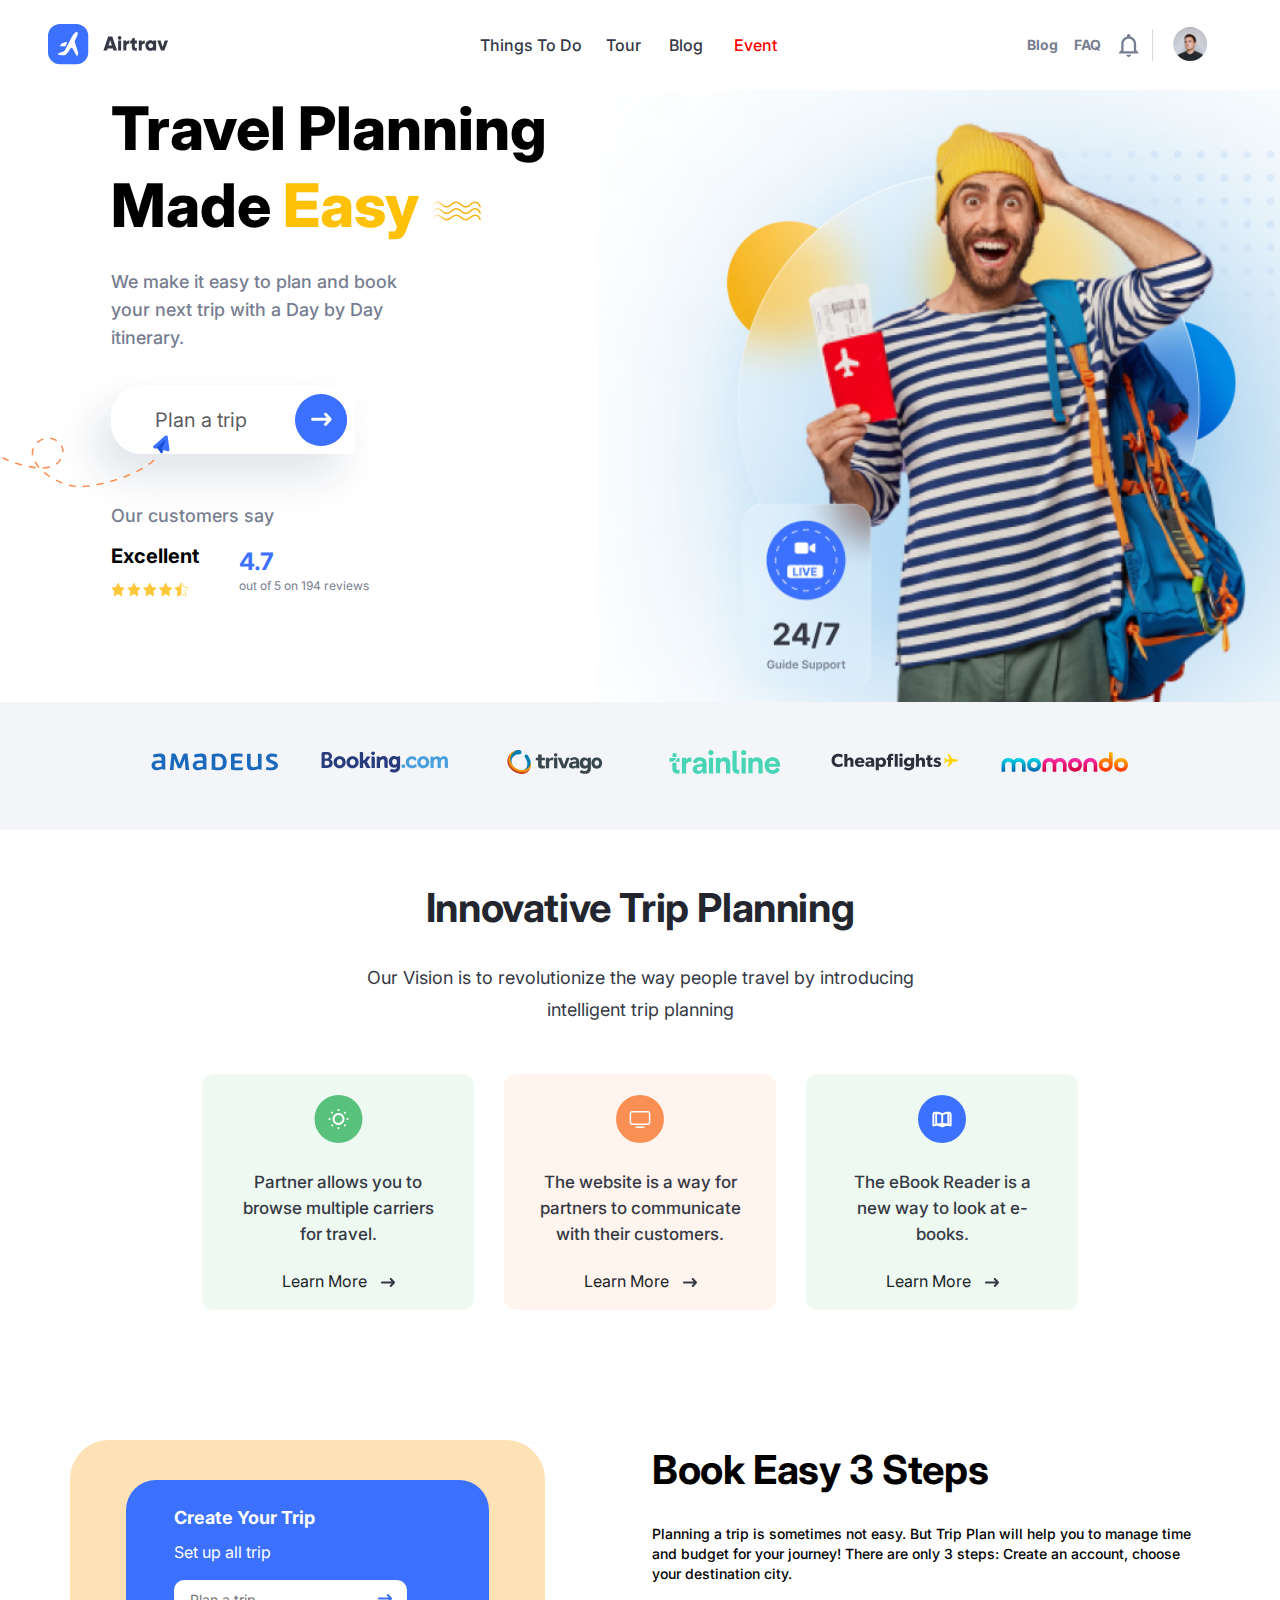
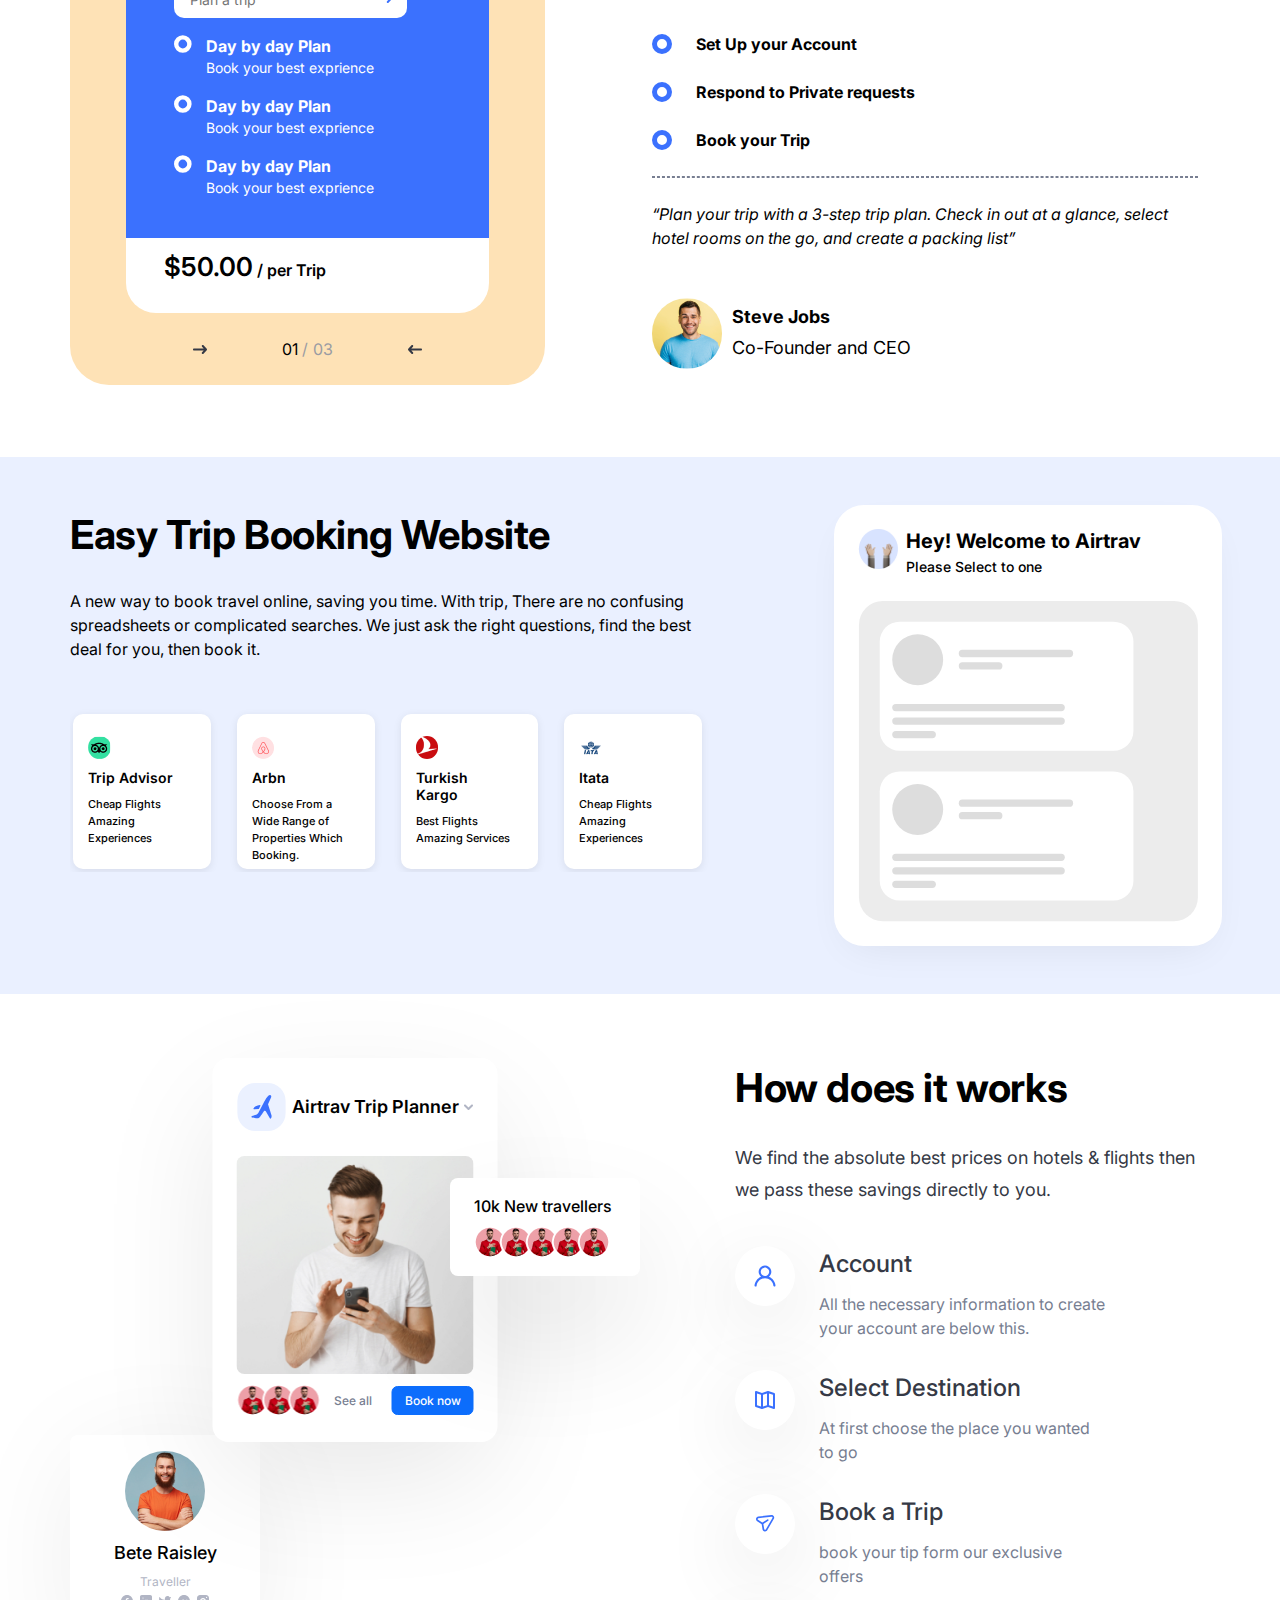
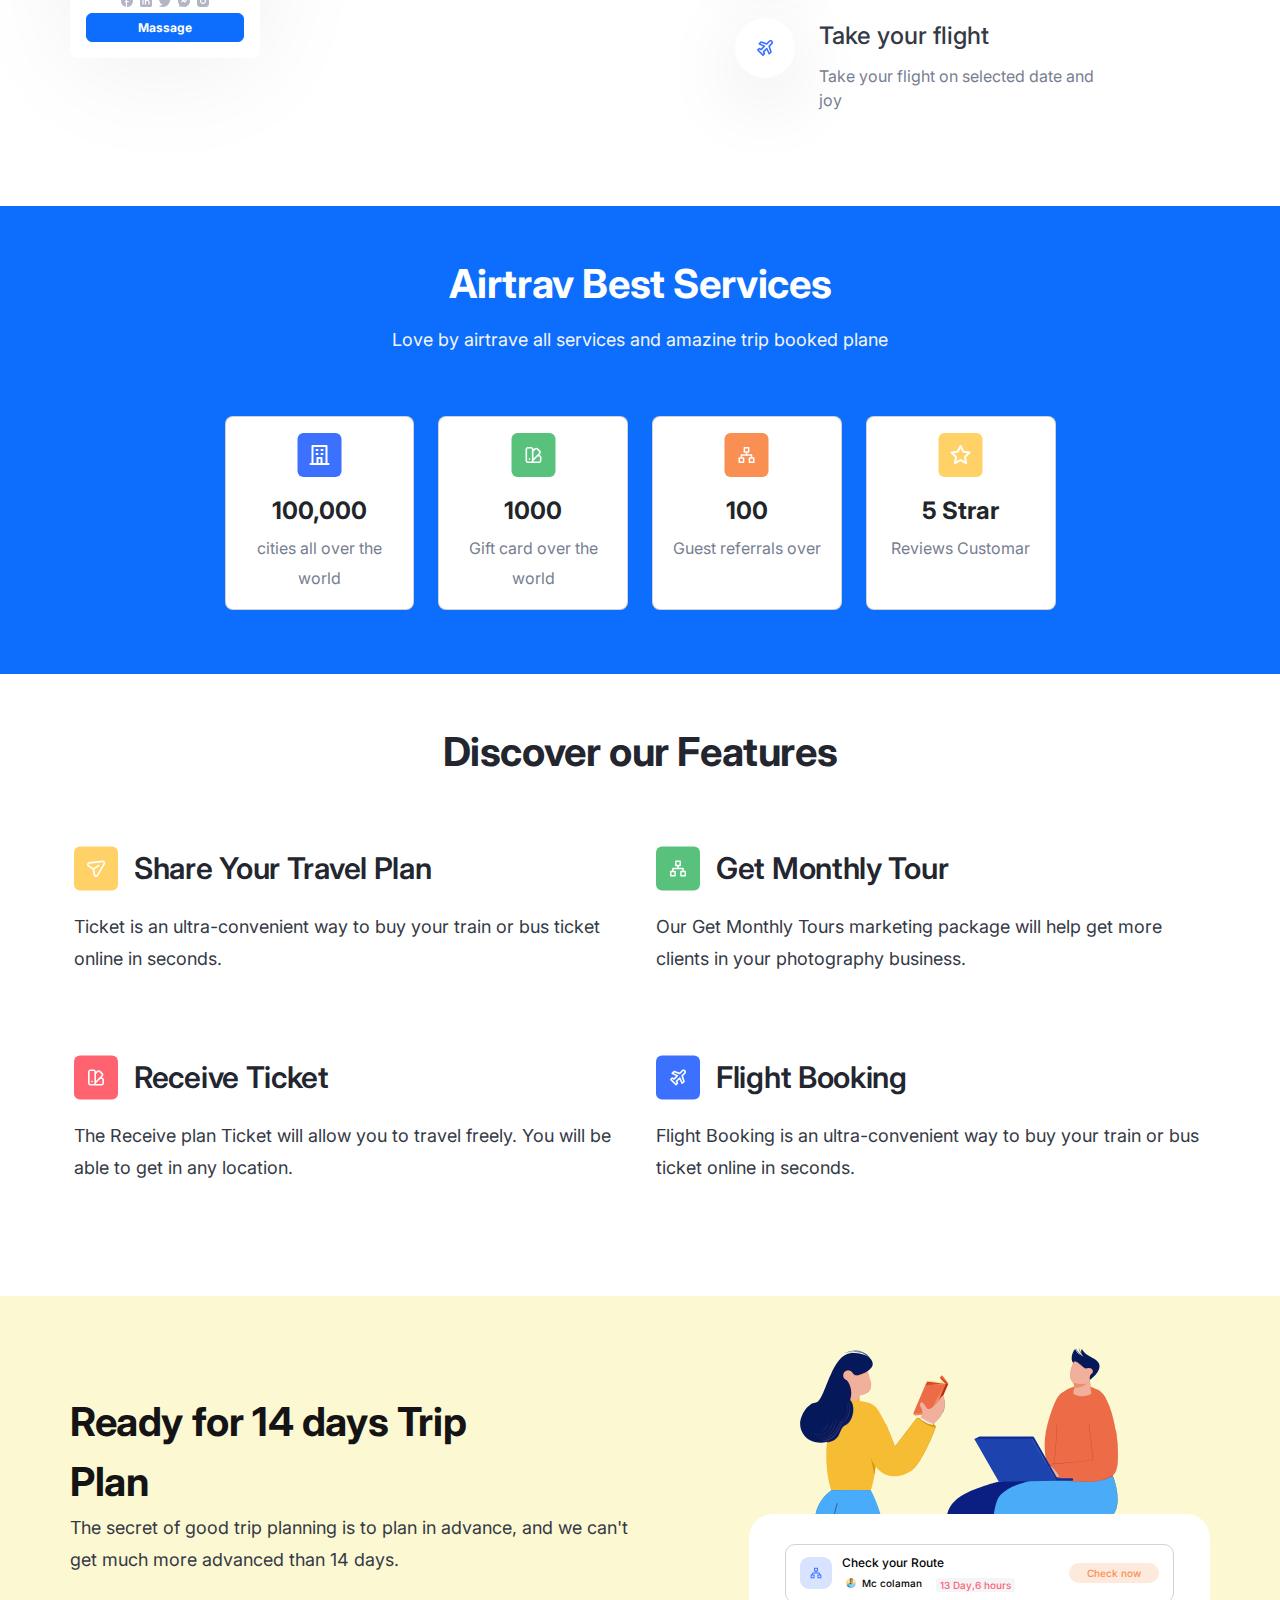
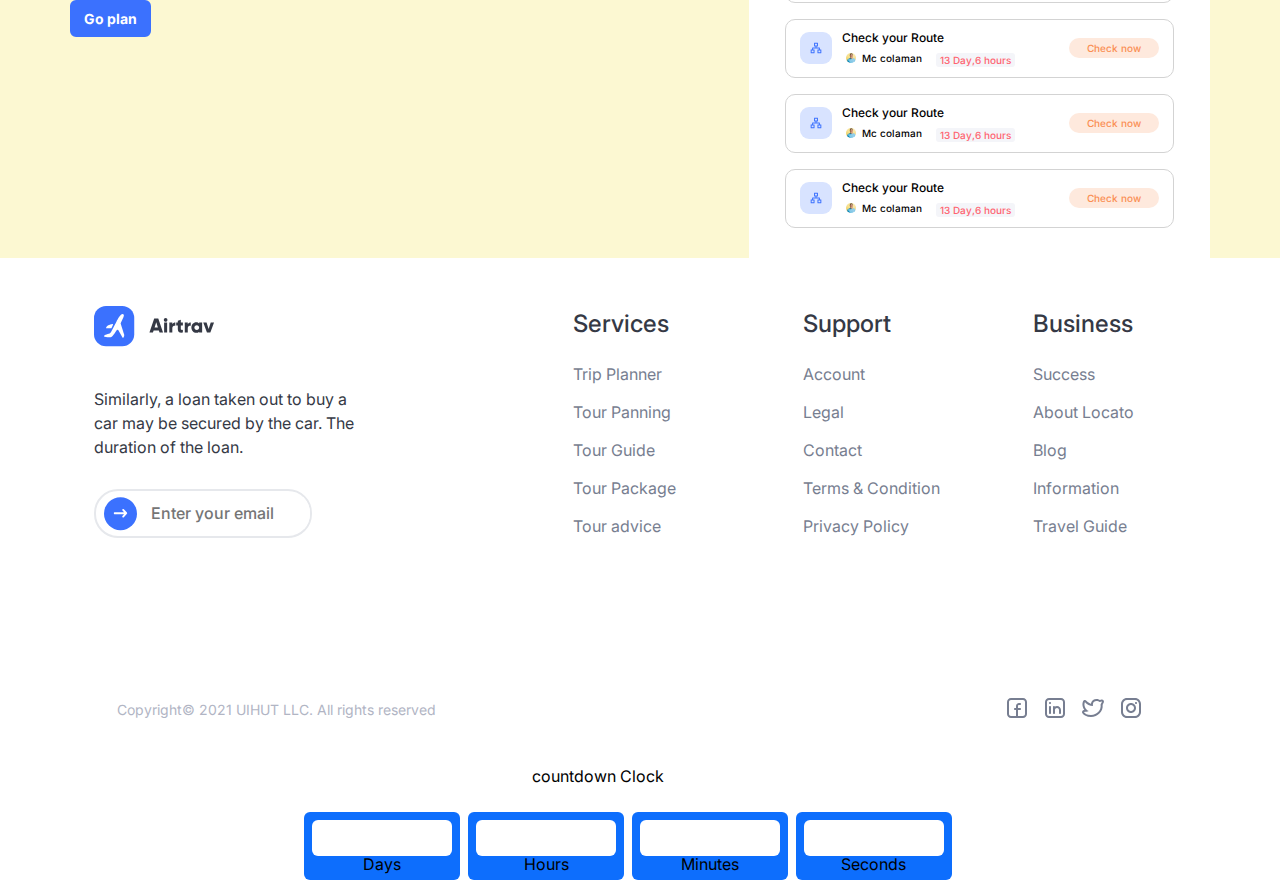
==== index.html @ 173cb059 "init project" ====
<!DOCTYPE html>
<html lang="en">

<head>
    <meta charset="UTF-8">
    <meta http-equiv="X-UA-Compatible" content="IE=edge">
    <!-- Latest compiled and minified CSS -->
    <link href="https://cdn.jsdelivr.net/npm/bootstrap@5.3.0/dist/css/bootstrap.min.css" rel="stylesheet">

    <!-- Latest compiled JavaScript -->
    <script src="https://cdn.jsdelivr.net/npm/bootstrap@5.3.0/dist/js/bootstrap.bundle.min.js"></script>
    <meta name="keywords" content="hoa tươi, mua hoa">
    <meta name="viewport" content="width=device-width, initial-scale=1.0">
    <link rel="preconnect" href="https://fonts.googleapis.com">
    <link rel="preconnect" href="https://fonts.gstatic.com" crossorigin>
    <link rel="icon" type="image/x-icon" href="assets/images/logo.png">
    <link href="https://fonts.googleapis.com/css2?family=Roboto:wght@300&display=swap" rel="stylesheet">
    <link rel="stylesheet" href="https://cdnjs.cloudflare.com/ajax/libs/font-awesome/6.1.2/css/all.min.css"
        integrity="sha512-1sCRPdkRXhBV2PBLUdRb4tMg1w2YPf37qatUFeS7zlBy7jJI8Lf4VHwWfZZfpXtYSLy85pkm9GaYVYMfw5BC1A=="
        crossorigin="anonymous" referrerpolicy="no-referrer" />
    <link rel="stylesheet" href="./assets/css/reset.css" />
    <link rel="stylesheet" href="./assets/css/style.css" />
    <style>
        @import url('https://fonts.googleapis.com/css2?family=Inter:wght@900&display=swap');
    </style>
    <style>
        @import url('https://fonts.googleapis.com/css2?family=Inter:wght@800;900&display=swap');
    </style>
    <style>
        @import url('https://fonts.googleapis.com/css2?family=Inter:wght@700;800;900&display=swap');
    </style>
    <style>
        @import url('https://fonts.googleapis.com/css2?family=Inter:wght@600;700;800;900&display=swap');
    </style>
    <style>
        @import url('https://fonts.googleapis.com/css2?family=Inter:wght@500;600;700;800;900&display=swap');
    </style>
    <style>
        @import url('https://fonts.googleapis.com/css2?family=Inter:wght@400;500;600;700;800;900&display=swap');
    </style>
    <style>
        @import url('https://fonts.googleapis.com/css2?family=Inter:wght@100;200;300&display=swap');
    </style>

    <title>Airtrav</title>
</head>

<body>
    <header class="menu container-fluid p-0">
        <div class="mycontainer-one px-5 py-4">
            <div class="row p-0 m-0">
                <div class="logo col-lg-4 col-sm-6 col-3 p-0">
                    <svg xmlns="http://www.w3.org/2000/svg" width="121" height="41" viewBox="0 0 121 41" fill="none">
                        <rect width="40.2376" height="40.1692" rx="12" fill="#3B71FE" />
                        <path
                            d="M12.5128 22.3138L17.4284 22.1693L19.021 18.7185C19.1915 18.3492 18.8738 17.9456 18.4768 18.0342C17.1586 18.3282 15.3033 18.8151 14.2617 19.3359C13.2616 19.836 12.5115 20.8675 12.0818 21.6566C11.911 21.9703 12.1558 22.3243 12.5128 22.3138Z"
                            fill="white" />
                        <path
                            d="M28.619 31.628L24.4042 24.2522C24.0338 23.604 23.1092 23.5743 22.6953 24.1956C21.4016 26.1376 19.6037 28.7833 18.7615 29.8359C17.6949 31.1693 16.5393 31.3915 16.0949 31.3359C14.8727 31.2804 12.0949 31.0693 10.7616 30.6693C9.42823 30.2693 10.1217 29.4507 10.7616 29.1693C11.5254 28.8333 13.4282 28.2359 14.7616 27.8359C16.0949 27.436 17.0949 25.8915 17.4282 25.1693L22.4282 15.6692C23.706 13.0581 26.7282 7.86919 28.5949 8.00252C30.4616 8.13585 29.9282 10.1692 29.4282 11.1692L26.7571 16.9828C26.6528 17.2099 26.6367 17.466 26.713 17.704C27.6984 20.7776 29.5828 26.6717 30.0949 28.3359C30.5188 29.7134 29.918 30.9716 29.3468 31.709C29.1509 31.9619 28.7777 31.9057 28.619 31.628Z"
                            fill="white" />
                        <path
                            d="M65.5336 26.5845H69.0336L64.2736 12.5845H60.1936L55.4336 26.5845H58.9336L59.6336 24.3845H64.8336L65.5336 26.5845ZM60.5936 21.3845L62.2336 16.2445L63.8736 21.3845H60.5936ZM71.6273 15.7045C72.6073 15.7045 73.4273 14.8845 73.4273 13.9045C73.4273 12.9245 72.6073 12.1045 71.6273 12.1045C70.6473 12.1045 69.8273 12.9245 69.8273 13.9045C69.8273 14.8845 70.6473 15.7045 71.6273 15.7045ZM70.1273 26.5845H73.1273V16.5845H70.1273V26.5845ZM78.3227 18.3645V16.5845H75.3227V26.5845H78.3227V22.0645C78.3227 20.0845 80.0827 19.5845 81.3227 19.7845V16.3845C80.0627 16.3845 78.7227 17.0245 78.3227 18.3645ZM88.878 19.4645V16.5845H86.818V13.7845L83.818 14.6845V16.5845H82.218V19.4645H83.818V23.0045C83.818 25.8045 84.958 26.9845 88.878 26.5845V23.8645C87.558 23.9445 86.818 23.8645 86.818 23.0045V19.4645H88.878ZM93.7719 18.3645V16.5845H90.7719V26.5845H93.7719V22.0645C93.7719 20.0845 95.5319 19.5845 96.7719 19.7845V16.3845C95.5119 16.3845 94.1719 17.0245 93.7719 18.3645ZM105.141 16.5845V17.5245C104.481 16.7645 103.501 16.3045 102.161 16.3045C99.5413 16.3045 97.3813 18.6045 97.3813 21.5845C97.3813 24.5645 99.5413 26.8645 102.161 26.8645C103.501 26.8645 104.481 26.4045 105.141 25.6445V26.5845H108.141V16.5845H105.141ZM102.761 24.0245C101.381 24.0245 100.381 23.0845 100.381 21.5845C100.381 20.0845 101.381 19.1445 102.761 19.1445C104.141 19.1445 105.141 20.0845 105.141 21.5845C105.141 23.0845 104.141 24.0245 102.761 24.0245ZM116.722 16.5845L114.642 22.9245L112.562 16.5845H109.242L112.942 26.5845H116.342L120.042 16.5845H116.722Z"
                            fill="#353945" />
                    </svg>

                </div>

                <ul
                    class="menu d-none d-sm-none d-lg-flex align-content-center justify-content-center col-lg-4 row  p-0">

                    <li class="col-3 w-auto"><a href="#">Things To Do</a></li>
                    <li class="col-1 pe-3 w-auto"><a href="#">Tour</a></li>
                    <li class="col-2"><a href="#">Blog</a></li>
                    <li class="col-2"><a href="#" style="color: red;" onclick="countdown()">Event</a></li>

                </ul>
                <div class="menus col-lg-4 col-sm-6 col-9 p-0">
                    <div class="row d-flex align-items-center justify-content-end">
                        <div class="menus-text col-lg-3 col-sm-3 col-3  p-2 w-auto"><a href="#">Blog</a></div>
                        <div class="menus-text col-lg-3 col-sm-3 col-3 p-2 w-auto"><a href="#">FAQ</a></div>
                        <div class="menus-logo col-lg-1 col-sm-1 col-1 p-2 "><a href="#"><svg
                                    xmlns="http://www.w3.org/2000/svg" viewBox="0 0 18 21" fill="none">
                                    <path fill-rule="evenodd" clip-rule="evenodd"
                                        d="M13.2364 15.085H4.2363V8.58476C4.2363 6.08467 6.23631 4.08459 8.73633 4.08459C11.2364 4.08459 13.2364 6.08467 13.2364 8.58476V15.085ZM15.2383 14.0851V8.58491C15.2383 5.51479 13.0983 2.9447 10.2383 2.26467V1.58465C10.2383 0.756192 9.56671 0.0845947 8.73828 0.0845947C7.90985 0.0845947 7.23828 0.756192 7.23828 1.58465V2.26467C4.36828 2.9447 2.23828 5.51479 2.23828 8.58491V14.0851L0.238281 16.0852V17.0852H17.2383V16.0852L15.2383 14.0851ZM8.73822 20.0847C9.84278 20.0847 10.7382 19.1892 10.7382 18.0846H6.73824C6.73824 19.1892 7.63366 20.0847 8.73822 20.0847Z"
                                        fill="#777E91" />
                                </svg></a></div>
                        <div class="x col-lg-1 col-sm-1 col-1 p-0 mx-2"></div>
                        <div class="menus-cd  col-lg-4 col-sm-3 col-3 w-auto">

                            <a class="btn-open" onclick="show()" href="#" value="1"><svg
                                    xmlns="http://www.w3.org/2000/svg" xmlns:xlink="http://www.w3.org/1999/xlink"
                                    viewBox="0 0 33 33" fill="none">
                                    <rect x="0.238281" y="0.0845947" width="32" height="32" rx="16"
                                        fill="url(#pattern0)" />
                                    <defs>
                                        <pattern id="pattern0" patternContentUnits="objectBoundingBox" width="1"
                                            height="1">
                                            <use xlink:href="#image0_1408_29367" transform="scale(0.00208333)" />
                                        </pattern>
                                        <image id="image0_1408_29367" width="480" height="480"
                                            xlink:href="[data-uri]" />
                                    </defs>
                                </svg></a>
                        </div>
                        <div class="sc col-sm-1  col-1  d-lg-none d-flex d-sm-flex p-0">
                            <a href="#">
                                <svg class="w-100 h-100" xmlns="http://www.w3.org/2000/svg" viewBox="0 0 24 24"
                                    fill="none">
                                    <path
                                        d="M5 8C4.44772 8 4 8.44772 4 9C4 9.55228 4.44772 10 5 10H19C19.5523 10 20 9.55228 20 9C20 8.44772 19.5523 8 19 8H5Z"
                                        fill="#777E91" />
                                    <path
                                        d="M5 14C4.44772 14 4 14.4477 4 15C4 15.5523 4.44772 16 5 16H19C19.5523 16 20 15.5523 20 15C20 14.4477 19.5523 14 19 14H5Z"
                                        fill="#777E91" />
                                </svg>
                            </a>
                        </div>
                    </div>
                </div>
            </div>
        </div>

    </header>



    <div class="status container-fluid p-0">
        <div class="mycontainer ">
            <div class="row m-0">

                <div class="first col-lg-5 col-sm-6 col-6 p-0">
                    <div class="intro col-12 mb-4">Travel Planning Made <span class="text-warning">Easy</span>
                        <svg xmlns="http://www.w3.org/2000/svg" viewBox="0 0 53 20" fill="none">
                            <path
                                d="M1.5551 6.38859C1.99454 6.4627 2.41146 6.17026 2.48683 5.73527L2.4869 5.73482L2.48767 5.7307C2.4887 5.72512 2.49057 5.71526 2.49334 5.70139C2.49889 5.67364 2.50803 5.62998 2.52131 5.57269C2.54791 5.45793 2.59085 5.28963 2.65435 5.08584C2.78225 4.67533 2.98886 4.13605 3.30321 3.604C3.93141 2.54076 4.92115 1.59999 6.53728 1.59999C8.21947 1.59999 9.52006 2.59136 11.0821 3.82537L11.1653 3.89117C11.9821 4.53682 12.8799 5.24644 13.915 5.74571C14.7276 6.13764 15.6249 6.39994 16.6343 6.39994C17.6392 6.39994 18.5331 6.13994 19.3428 5.75089C20.3825 5.25135 21.2836 4.53905 22.1033 3.89117L22.1865 3.82537C23.7485 2.59136 25.0491 1.59999 26.7313 1.59999C28.4135 1.59999 29.7141 2.59136 31.2761 3.82537L31.3594 3.89117C32.1868 4.54518 33.0972 5.26482 34.1494 5.765C34.9513 6.14622 35.8356 6.39994 36.8284 6.39994C37.8166 6.39994 38.6975 6.14848 39.4966 5.7701C40.5534 5.26972 41.4671 4.5474 42.2973 3.89117L42.3806 3.82537C43.9426 2.59136 45.2432 1.59999 46.9254 1.59999C48.554 1.59999 49.6239 2.55501 50.3301 3.63485C50.6815 4.17223 50.9239 4.71578 51.0784 5.12827C51.1552 5.33323 51.2091 5.50249 51.2432 5.61798C51.2602 5.67564 51.2722 5.71963 51.2795 5.74768C51.2832 5.76169 51.2857 5.7717 51.2872 5.77741L51.2881 5.78133L51.2883 5.78218L51.2884 5.78254L51.2885 5.78282C51.3903 6.21227 51.824 6.47917 52.258 6.37911C52.6925 6.27893 52.9627 5.84888 52.8616 5.41857L52.0749 5.59995C52.8616 5.41857 52.8615 5.41825 52.8614 5.41791L52.8613 5.41714L52.8608 5.41528L52.8596 5.41023L52.8559 5.39495C52.8528 5.3825 52.8485 5.36555 52.8429 5.34441C52.8318 5.30215 52.8156 5.24302 52.7939 5.16943C52.7505 5.02241 52.6849 4.81668 52.593 4.57164C52.4104 4.08414 52.1194 3.4277 51.6861 2.7651C50.8228 1.44495 49.318 0 46.9254 0C44.6302 0 42.9144 1.3563 41.4564 2.50877L41.3732 2.57458C39.8111 3.80858 38.5106 4.79996 36.8284 4.79996C35.1462 4.79996 33.8456 3.80858 32.2836 2.57458L32.2003 2.50877C30.7423 1.3563 29.0265 0 26.7313 0C24.4361 0 22.7203 1.3563 21.2624 2.50877L21.1791 2.57458C19.6171 3.80858 18.3165 4.79996 16.6343 4.79996C14.9521 4.79996 13.6515 3.80858 12.0895 2.57458L12.0062 2.50877C10.5483 1.3563 8.83246 0 6.53728 0C4.13218 0 2.69864 1.45921 1.90885 2.79594C1.51422 3.46388 1.26316 4.12459 1.11065 4.61407C1.03394 4.86028 0.980982 5.06697 0.946738 5.21471C0.929594 5.28867 0.917075 5.34814 0.908568 5.3907C0.904313 5.41199 0.901057 5.42907 0.898723 5.44166L0.895903 5.45713L0.894992 5.46227L0.894659 5.46418L0.894523 5.46497C0.894463 5.46532 0.894406 5.46565 1.6907 5.59995L0.894406 5.46565C0.819513 5.9012 1.11531 6.31442 1.5551 6.38859Z"
                                fill="url(#paint0_linear_1277_29374)" />
                            <path
                                d="M2.48682 12.5352C2.41146 12.9702 1.99454 13.2626 1.5551 13.1885C1.11531 13.1144 0.819513 12.7011 0.894406 12.2656L1.6907 12.3999C0.894406 12.2656 0.894463 12.2653 0.894523 12.2649L0.894659 12.2641L0.894992 12.2622L0.895903 12.2571L0.898723 12.2416C0.901057 12.229 0.904313 12.2119 0.908568 12.1906C0.917075 12.1481 0.929594 12.0886 0.946738 12.0147C0.980982 11.8669 1.03394 11.6602 1.11065 11.414C1.26316 10.9245 1.51422 10.2638 1.90885 9.59588C2.69864 8.25915 4.13218 6.79994 6.53728 6.79994C8.83246 6.79994 10.5483 8.15624 12.0062 9.30871L12.0895 9.37451C13.6515 10.6085 14.9521 11.5999 16.6343 11.5999C18.3165 11.5999 19.6171 10.6085 21.1791 9.37451L21.2624 9.30871C22.7203 8.15624 24.4361 6.79994 26.7313 6.79994C29.0265 6.79994 30.7423 8.15624 32.2003 9.30871L32.2836 9.37451C33.8456 10.6085 35.1462 11.5999 36.8284 11.5999C38.5106 11.5999 39.8111 10.6085 41.3732 9.37451L41.4564 9.30871C42.9144 8.15624 44.6302 6.79994 46.9254 6.79994C49.318 6.79994 50.8228 8.24489 51.6861 9.56503C52.1194 10.2276 52.4104 10.8841 52.593 11.3716C52.6849 11.6166 52.7505 11.8224 52.7939 11.9694C52.8156 12.043 52.8318 12.1021 52.8429 12.1444C52.8485 12.1655 52.8528 12.1824 52.8559 12.1949L52.8596 12.2102L52.8608 12.2152L52.8613 12.2171L52.8614 12.2179C52.8615 12.2182 52.8616 12.2185 52.0749 12.3999L52.8616 12.2185C52.9627 12.6488 52.6925 13.0789 52.258 13.179C51.824 13.2791 51.3903 13.0122 51.2885 12.5828L51.2884 12.5825L51.2883 12.5821L51.2881 12.5813L51.2872 12.5774C51.2857 12.5716 51.2832 12.5616 51.2795 12.5476C51.2722 12.5196 51.2602 12.4756 51.2432 12.4179C51.2091 12.3024 51.1552 12.1332 51.0784 11.9282C50.9239 11.5157 50.6815 10.9722 50.3301 10.4348C49.6239 9.35495 48.554 8.39993 46.9254 8.39993C45.2432 8.39993 43.9426 9.3913 42.3806 10.6253L42.2973 10.6911C41.4671 11.3473 40.5533 12.0697 39.4966 12.57C38.6975 12.9484 37.8166 13.1999 36.8284 13.1999C35.8356 13.1999 34.9513 12.9462 34.1494 12.5649C33.0972 12.0648 32.1868 11.3451 31.3594 10.6911L31.2761 10.6253C29.7141 9.3913 28.4135 8.39993 26.7313 8.39993C25.0491 8.39993 23.7485 9.3913 22.1865 10.6253L22.1033 10.6911C21.2836 11.339 20.3825 12.0513 19.3428 12.5508C18.5331 12.9399 17.6392 13.1999 16.6343 13.1999C15.6249 13.1999 14.7276 12.9376 13.915 12.5457C12.8799 12.0464 11.9821 11.3368 11.1653 10.6911L11.0821 10.6253C9.52006 9.3913 8.21947 8.39993 6.53728 8.39993C4.92115 8.39993 3.93141 9.34069 3.30321 10.4039C2.98886 10.936 2.78225 11.4753 2.65435 11.8858C2.59085 12.0896 2.54791 12.2579 2.52131 12.3726C2.50803 12.4299 2.49889 12.4736 2.49334 12.5013C2.49057 12.5152 2.4887 12.5251 2.48767 12.5306L2.4869 12.5348L2.48682 12.5352Z"
                                fill="url(#paint1_linear_1277_29374)" />
                            <path
                                d="M2.4869 19.3347L2.48687 19.3349C2.41162 19.77 1.99462 20.0626 1.5551 19.9885C1.11531 19.9143 0.819513 19.5011 0.894406 19.0655L1.6907 19.1998C0.894406 19.0655 0.894463 19.0652 0.894523 19.0648L0.894659 19.0641L0.894992 19.0622L0.895903 19.057L0.898723 19.0415C0.901057 19.029 0.904313 19.0119 0.908568 18.9906C0.917075 18.948 0.929594 18.8886 0.946738 18.8146C0.980982 18.6669 1.03394 18.4602 1.11065 18.2139C1.26316 17.7245 1.51422 17.0638 1.90885 16.3958C2.69864 15.0591 4.13218 13.5999 6.53728 13.5999C8.83246 13.5999 10.5483 14.9562 12.0062 16.1086L12.0895 16.1745C13.6515 17.4085 14.9521 18.3998 16.6343 18.3998C18.3165 18.3998 19.6171 17.4085 21.1791 16.1745L21.2624 16.1086C22.7203 14.9562 24.4361 13.5999 26.7313 13.5999C29.0265 13.5999 30.7423 14.9562 32.2003 16.1087L32.2836 16.1745C33.8456 17.4085 35.1462 18.3998 36.8284 18.3998C38.5106 18.3998 39.8111 17.4085 41.3732 16.1745L41.4564 16.1087C42.9144 14.9562 44.6302 13.5999 46.9254 13.5999C49.318 13.5999 50.8228 15.0448 51.6861 16.365C52.1194 17.0276 52.4104 17.684 52.593 18.1715C52.6849 18.4166 52.7505 18.6223 52.7939 18.7693C52.8156 18.8429 52.8318 18.902 52.8429 18.9443C52.8485 18.9654 52.8528 18.9824 52.8559 18.9948L52.8596 19.0101L52.8608 19.0152L52.8613 19.017L52.8614 19.0178C52.8615 19.0181 52.8616 19.0184 52.0749 19.1998L52.8616 19.0184C52.9627 19.4488 52.6925 19.8788 52.258 19.979C51.824 20.079 51.3903 19.8121 51.2885 19.3827L51.2884 19.3824L51.2883 19.3821L51.2881 19.3812L51.2872 19.3773C51.2865 19.3747 51.2856 19.3712 51.2845 19.3669C51.2832 19.3617 51.2815 19.3552 51.2795 19.3476C51.2722 19.3195 51.2602 19.2755 51.2432 19.2179C51.2091 19.1024 51.1552 18.9331 51.0784 18.7282C50.9239 18.3157 50.6815 17.7721 50.3301 17.2347C49.6239 16.1549 48.554 15.1999 46.9254 15.1999C45.2432 15.1999 43.9426 16.1912 42.3806 17.4252L42.2973 17.491C41.4671 18.1473 40.5533 18.8696 39.4966 19.37C38.6975 19.7484 37.8166 19.9998 36.8284 19.9998C35.8356 19.9998 34.9513 19.7461 34.1494 19.3649C33.0972 18.8647 32.1868 18.1451 31.3594 17.491L31.2761 17.4252C29.7141 16.1912 28.4135 15.1999 26.7313 15.1999C25.0491 15.1999 23.7485 16.1912 22.1865 17.4252L22.1033 17.4911C21.2836 18.1389 20.3825 18.8512 19.3428 19.3508C18.5331 19.7398 17.6392 19.9998 16.6343 19.9998C15.6249 19.9998 14.7276 19.7375 13.915 19.3456C12.8799 18.8463 11.9821 18.1367 11.1654 17.4911L11.0821 17.4252C9.52006 16.1912 8.21947 15.1999 6.53728 15.1999C4.92115 15.1999 3.93141 16.1406 3.30321 17.2039C2.98886 17.7359 2.78225 18.2752 2.65435 18.6857C2.59085 18.8895 2.54791 19.0578 2.52131 19.1726C2.50803 19.2299 2.49889 19.2735 2.49334 19.3013C2.49057 19.3151 2.4887 19.325 2.48767 19.3306L2.4869 19.3347Z"
                                fill="url(#paint2_linear_1277_29374)" />
                            <defs>
                                <linearGradient id="paint0_linear_1277_29374" x1="26.8828" y1="8.5" x2="0.882813"
                                    y2="8.5" gradientUnits="userSpaceOnUse">
                                    <stop offset="0.421875" stop-color="#F5B318" />
                                    <stop offset="1" stop-color="#F5B318" stop-opacity="0" />
                                </linearGradient>
                                <linearGradient id="paint1_linear_1277_29374" x1="26.8828" y1="8.5" x2="0.882813"
                                    y2="8.5" gradientUnits="userSpaceOnUse">
                                    <stop offset="0.421875" stop-color="#F5B318" />
                                    <stop offset="1" stop-color="#F5B318" stop-opacity="0" />
                                </linearGradient>
                                <linearGradient id="paint2_linear_1277_29374" x1="26.8828" y1="8.5" x2="0.882813"
                                    y2="8.5" gradientUnits="userSpaceOnUse">
                                    <stop offset="0.421875" stop-color="#F5B318" />
                                    <stop offset="1" stop-color="#F5B318" stop-opacity="0" />
                                </linearGradient>
                            </defs>
                        </svg>
                    </div>

                    <div class="text">We make it easy to plan and book your next trip with
                        a Day by Day itinerary.</div>
                    <div class="trip mb-5">
                        <!-- <a href="#">Plan a trip<i class="fa-/solid fa-phone icon"></i></a> -->

                        <div class="input-group w-50">
                            <input type="text" class="form-control" placeholder="Plan a trip" />
                            <span>
                                <svg xmlns="http://www.w3.org/2000/svg" width="53" height="52" viewBox="0 0 53 52"
                                    fill="none">
                                    <rect x="0.882812" width="52" height="52" rx="26" fill="#3B71FE" />
                                    <path fill-rule="evenodd" clip-rule="evenodd"
                                        d="M30.0192 18.8978C30.628 18.3359 31.5769 18.3739 32.1389 18.9826L36.985 24.2325C37.5154 24.8071 37.5154 25.6928 36.985 26.2674L32.1389 31.5174C31.577 32.1262 30.628 32.1641 30.0192 31.6022C29.4105 31.0403 29.3725 30.0913 29.9344 29.4826L32.4569 26.75L17.8828 26.75C17.0544 26.75 16.3828 26.0784 16.3828 25.25C16.3828 24.4215 17.0544 23.75 17.8828 23.75L32.4568 23.75L29.9345 21.0174C29.3725 20.4087 29.4105 19.4597 30.0192 18.8978Z"
                                        fill="white" />
                                </svg>
                            </span>
                        </div>

                    </div>
                    <div class="decor d-none d-sm-none d-xl-flex">
                        <svg xmlns="http://www.w3.org/2000/svg" width="175" height="113" viewBox="0 0 175 113"
                            fill="none">
                            <path
                                d="M1.38403 57.5728C10.1533 62.5371 46.14 75.5408 57.6532 61.9268C72.0448 44.9094 46.702 28.0236 34.0463 45.2667C21.3906 62.5097 57.2043 86.5727 76.3839 86.5727C108.384 86.5727 147.969 68.6774 154.884 57.5727"
                                stroke="#FA8F54" stroke-width="1.5" stroke-dasharray="7 7" />
                            <path
                                d="M167.388 51.224C167.055 51.3395 166.694 51.3407 166.36 51.2273L162.578 49.9542L161.346 52.8539C161.292 52.9814 161.205 53.0923 161.094 53.1751C160.983 53.2579 160.851 53.3098 160.714 53.3254C160.576 53.341 160.437 53.3197 160.31 53.2638C160.183 53.2079 160.073 53.1193 159.992 53.0072L156.781 48.5854L153.776 48.5845C153.452 48.5842 153.135 48.4852 152.869 48.3007C152.602 48.1162 152.397 47.8548 152.283 47.5513C152.168 47.2479 152.148 46.9167 152.226 46.6018C152.304 46.2868 152.476 46.0031 152.719 45.7882L164.111 35.8335C164.329 35.6429 164.593 35.5146 164.877 35.4624C165.162 35.4102 165.455 35.436 165.725 35.537C165.996 35.6381 166.234 35.8106 166.415 36.0362C166.595 36.2618 166.711 36.5322 166.751 36.8185L168.453 49.5007C168.5 49.8665 168.42 50.2374 168.226 50.5512C168.032 50.8649 167.736 51.1025 167.388 51.224Z"
                                fill="#3B71FE" />
                            <path
                                d="M160.881 53.287C160.723 53.3422 160.55 53.3448 160.39 53.2946C160.23 53.2443 160.09 53.1438 159.991 53.0079L156.549 48.2709C156.441 48.1233 156.389 47.9428 156.4 47.7607C156.412 47.5785 156.487 47.4062 156.612 47.2735L163.013 40.4897C163.141 40.3536 163.314 40.2678 163.5 40.2481C163.686 40.2283 163.873 40.2758 164.027 40.382C164.181 40.4881 164.292 40.6459 164.34 40.8268C164.387 41.0077 164.369 41.1996 164.287 41.3679L160.869 48.4256L161.4 52.4446C161.423 52.6172 161.388 52.7926 161.3 52.9429C161.212 53.0932 161.077 53.2099 160.915 53.2745C160.904 53.2792 160.892 53.2833 160.881 53.287Z"
                                fill="#1A4ED3" />
                        </svg>
                    </div>
                    <div class="text mb-3">Our customers say</div>
                    <div class="review ">
                        <ul class="row">
                            <li class="col-3 ">
                                <label>Excellent</label>
                                <svg class="w-75 h-100" xmlns="http://www.w3.org/2000/svg" viewBox="0 0 108 20"
                                    fill="none">
                                    <path fill-rule="evenodd" clip-rule="evenodd"
                                        d="M9.88281 16.3684L5.29376 18.8904C4.6332 19.2534 3.86369 18.6624 3.99051 17.8894L4.86551 12.5567L1.15781 8.77883C0.620552 8.2314 0.91511 7.27307 1.65518 7.16066L6.78428 6.38159L9.07695 1.52568C9.40787 0.824774 10.3578 0.824774 10.6887 1.52568L12.9813 6.38159L18.1104 7.16066C18.8505 7.27307 19.1451 8.2314 18.6078 8.77883L14.9001 12.5567L15.7751 17.8894C15.9019 18.6624 15.1324 19.2534 14.4719 18.8904L9.88281 16.3684Z"
                                        fill="#FFC83A" />
                                    <path fill-rule="evenodd" clip-rule="evenodd"
                                        d="M31.8828 16.3684L27.2938 18.8904C26.6332 19.2534 25.8637 18.6624 25.9905 17.8894L26.8655 12.5567L23.1578 8.77883C22.6206 8.2314 22.9151 7.27307 23.6552 7.16066L28.7843 6.38159L31.0769 1.52568C31.4079 0.824774 32.3578 0.824774 32.6887 1.52568L34.9813 6.38159L40.1104 7.16066C40.8505 7.27307 41.1451 8.2314 40.6078 8.77883L36.9001 12.5567L37.7751 17.8894C37.9019 18.6624 37.1324 19.2534 36.4719 18.8904L31.8828 16.3684Z"
                                        fill="#FFC83A" />
                                    <path fill-rule="evenodd" clip-rule="evenodd"
                                        d="M53.8828 16.3684L49.2938 18.8904C48.6332 19.2534 47.8637 18.6624 47.9905 17.8894L48.8655 12.5567L45.1578 8.77883C44.6206 8.2314 44.9151 7.27307 45.6552 7.16066L50.7843 6.38159L53.0769 1.52568C53.4079 0.824774 54.3578 0.824774 54.6887 1.52568L56.9813 6.38159L62.1104 7.16066C62.8505 7.27307 63.1451 8.2314 62.6078 8.77883L58.9001 12.5567L59.7751 17.8894C59.9019 18.6624 59.1324 19.2534 58.4719 18.8904L53.8828 16.3684Z"
                                        fill="#FFC83A" />
                                    <path fill-rule="evenodd" clip-rule="evenodd"
                                        d="M75.8828 16.3684L71.2938 18.8904C70.6332 19.2534 69.8637 18.6624 69.9905 17.8894L70.8655 12.5567L67.1578 8.77883C66.6206 8.2314 66.9151 7.27307 67.6552 7.16066L72.7843 6.38159L75.0769 1.52568C75.4079 0.824774 76.3578 0.824774 76.6887 1.52568L78.9813 6.38159L84.1104 7.16066C84.8505 7.27307 85.1451 8.2314 84.6078 8.77883L80.9001 12.5567L81.7751 17.8894C81.9019 18.6624 81.1324 19.2534 80.4719 18.8904L75.8828 16.3684Z"
                                        fill="#FFC83A" />
                                    <path fill-rule="evenodd" clip-rule="evenodd"
                                        d="M97.8828 16.3684L93.2938 18.8904C92.6332 19.2534 91.8637 18.6624 91.9905 17.8894L92.8655 12.5567L89.1578 8.77883C88.6206 8.2314 88.9151 7.27307 89.6552 7.16066L94.7843 6.38159L97.0769 1.52568C97.4079 0.824774 98.3578 0.824774 98.6887 1.52568L100.981 6.38159L106.11 7.16066C106.851 7.27307 107.145 8.2314 106.608 8.77883L102.9 12.5567L103.775 17.8894C103.902 18.6624 103.132 19.2534 102.472 18.8904L97.8828 16.3684Z"
                                        stroke="#FFC83A" />
                                    <mask id="mask0_1408_29392" style="mask-type:alpha" maskUnits="userSpaceOnUse"
                                        x="88" y="1" width="19" height="18">
                                        <path fill-rule="evenodd" clip-rule="evenodd"
                                            d="M97.8828 16.3684L93.2938 18.8904C92.6332 19.2534 91.8637 18.6624 91.9905 17.8894L92.8655 12.5567L89.1578 8.77883C88.6206 8.2314 88.9151 7.27307 89.6552 7.16066L94.7843 6.38159L97.0769 1.52568C97.4079 0.824774 98.3578 0.824774 98.6887 1.52568L100.981 6.38159L106.11 7.16066C106.851 7.27307 107.145 8.2314 106.608 8.77883L102.9 12.5567L103.775 17.8894C103.902 18.6624 103.132 19.2534 102.472 18.8904L97.8828 16.3684Z"
                                            fill="#FFC83A" />
                                    </mask>
                                    <g mask="url(#mask0_1408_29392)">
                                        <rect x="85.8828" width="12" height="20" fill="#FFC83A" />
                                    </g>
                                </svg>
                            </li>
                            <li class="col-4 mt-1">
                                <label>4.7</label>
                                <label class="mt-1">out of 5 on 194 reviews</label>
                            </li>
                        </ul>
                    </div>
                </div>
                <div class="pic col-lg-7 col-sm-6 col-6 p-0">

                    <img class="first-img w-100 h-100" src="assets/images/anh.png" alt="#">
                </div>
            </div>
        </div>



    </div>

    <div class="comp container-fluid">
        <div class="container w-100">
            <ul class="d-flex p-5">
                <li class="slide-brand d-flex justify-content-center"><svg class="w-75 h-75"
                        xmlns="http://www.w3.org/2000/svg" viewBox="0 0 114 16" fill="none">
                        <path
                            d="M71.5463 14.8124C71.5463 14.8124 74.0301 15.5 77.2024 15.5C80.5833 15.5 82.1481 15.125 82.1481 15.125V12.6249C82.1481 12.6249 80.4579 12.9584 78.0995 12.9584C76.0337 12.9584 74.7603 12.6874 74.7603 12.6874V9.14597H81.1682V6.64593H74.7603V3.27113C74.7603 3.27113 76.0124 3.04178 77.8911 3.04178C79.9993 3.04178 81.8981 3.37518 81.8981 3.37518V0.854294C81.8981 0.854294 80.2285 0.5 77.5151 0.5C73.9047 0.5 71.5463 1.14634 71.5463 1.14634V14.8124ZM25.7544 9.12481C25.6707 9.33345 25.5669 9.72928 25.5042 9.95854C25.4417 9.72928 25.3372 9.33345 25.2539 9.12481L22.415 1.85444C21.9351 0.646188 21.1841 0.5 19.8065 0.5C19.3263 0.5 18.3451 0.562604 18.3451 0.562604L16.8843 15.2916H20.1196L20.829 5.41696L23.897 12.8958C24.1269 13.4791 24.5858 13.7084 25.5042 13.7084C26.4222 13.7084 26.8817 13.4791 27.1111 12.8958L30.1791 5.41696L30.8889 15.2916H34.1237L32.6629 0.562604C32.6629 0.562604 31.6818 0.5 31.2021 0.5C29.8246 0.5 29.0733 0.646188 28.593 1.85444L25.7544 9.12481ZM9.55856 12.1458C8.86978 12.4168 7.19979 12.9584 5.96866 12.9584C4.63276 12.9584 3.63107 12.5001 3.63107 11.0417C3.63107 9.77099 4.31943 9.04191 6.15673 8.97931L9.55856 8.85437V12.1458ZM7.6383 0.5C4.75804 0.5 2.50392 1.20852 1.62723 1.64616L2.31611 4.0627C2.31611 4.0627 4.52878 3.27113 6.69897 3.27113C8.55661 3.27113 9.51653 3.79173 9.51653 5.62498V6.66691H6.69897C1.91955 6.66691 0.5 8.85437 0.5 11.2711C0.5 14.4791 3.00483 15.5 5.27977 15.5C7.93037 15.5 9.47509 14.396 9.66272 14.396C9.80902 14.396 10.3516 14.979 12.7723 14.979V4.77096C12.7723 1.70876 10.8734 0.5 7.6383 0.5ZM46.3756 12.1458C45.6866 12.4168 44.017 12.9584 42.7859 12.9584C41.4498 12.9584 40.4478 12.5001 40.4478 11.0417C40.4478 9.77099 41.1368 9.04191 42.9734 8.97931L46.3756 8.85437V12.1458ZM44.455 0.5C41.5747 0.5 39.3208 1.20852 38.4442 1.64616L39.133 4.0627C39.133 4.0627 41.3457 3.27113 43.5158 3.27113C45.3735 3.27113 46.3335 3.79173 46.3335 5.62498V6.66691H43.5158C38.7366 6.66691 37.317 8.85437 37.317 11.2711C37.317 14.4791 39.8218 15.5 42.0969 15.5C44.7474 15.5 46.2919 14.396 46.4797 14.396C46.6259 14.396 47.1685 14.979 49.5895 14.979V4.77096C49.5895 1.70876 47.6902 0.5 44.455 0.5ZM95.6525 11.625C94.8805 11.9997 93.2108 12.6249 91.6874 12.6249C89.4742 12.6249 89.0989 11.625 89.0989 9.33345V0.625032H88.6187C87.8885 0.625032 86.2606 0.749998 85.8639 0.833581V9.7501C85.8639 13.646 86.8242 15.5 90.7893 15.5C93.8159 15.5 95.5898 14.3336 95.7147 14.3336C95.7568 14.3336 96.8006 14.979 98.8883 14.979V0.833581C98.6587 0.791867 97.0925 0.625032 96.2992 0.625032H95.6525V11.625ZM102.71 14.979C102.71 14.979 104.713 15.5 107.51 15.5C110.161 15.5 113.5 14.6043 113.5 11.0212C113.5 8.68744 111.768 7.68759 108.95 6.66691C107.427 6.10433 106.132 5.60427 106.132 4.56252C106.132 4.0627 106.508 3.08365 108.449 3.08365C110.265 3.08365 112.123 3.91678 112.123 3.91678L112.937 1.52112C112.394 1.25024 110.62 0.5 108.157 0.5C105.486 0.5 102.876 1.91687 102.876 4.77096C102.876 7.70874 105.548 8.60437 107.635 9.292C109.055 9.77099 110.244 10.2712 110.244 11.2085C110.244 12.1247 109.743 12.9168 107.343 12.9168C105.381 12.9168 103.294 12.4794 103.294 12.4794L102.71 14.979ZM57.5204 3.29175C58.0422 3.1877 59.0652 3.04178 60.0877 3.04178C62.4253 3.04178 64.2623 4.35432 64.2623 7.89629C64.2623 11.3337 63.3643 12.9584 59.7958 12.9584C58.6477 12.9584 57.5204 12.7917 57.5204 12.7917V3.29175ZM60.2338 0.5C58.3972 0.5 55.8508 0.812601 54.2855 1.375V15.0624C55.5797 15.3336 58.001 15.5 59.6915 15.5C65.4518 15.5 67.6851 13.2499 67.6851 7.89629C67.6851 3.27113 64.8461 0.5 60.2338 0.5Z"
                            fill="#1B69BC" />
                    </svg></li>
                <li class="slide-brand d-flex justify-content-center"><svg class="w-75 h-75"
                        xmlns="http://www.w3.org/2000/svg" viewBox="0 0 109 18" fill="none">
                        <path
                            d="M42.8633 1.64858C42.8633 0.737167 43.5978 4.673e-05 44.502 4.673e-05C45.4092 4.673e-05 46.1466 0.737167 46.1466 1.64858C46.1466 2.55895 45.4092 3.29688 44.502 3.29688C43.5978 3.29688 42.8633 2.55884 42.8633 1.64858Z"
                            fill="#273B7D" />
                        <path
                            d="M68.7617 12.6143C68.7617 11.7025 69.4958 10.9645 70.4 10.9645C71.3069 10.9645 72.0442 11.7025 72.0442 12.6143C72.0442 13.5237 71.3069 14.2626 70.4 14.2626C69.4958 14.2626 68.7617 13.5239 68.7617 12.6143Z"
                            fill="#499FDD" />
                        <path
                            d="M15.923 11.9019C14.5094 11.9019 13.5269 10.7773 13.5269 9.17007C13.5269 7.56323 14.5094 6.43928 15.923 6.43928C17.3448 6.43928 18.338 7.56323 18.338 9.17007C18.338 10.8027 17.3655 11.902 15.923 11.902V11.9019ZM15.923 4.0383C12.9322 4.0383 10.7617 6.19709 10.7617 9.17007C10.7617 12.1431 12.9322 14.3014 15.923 14.3014C18.925 14.3014 21.1046 12.1431 21.1046 9.17007C21.1046 6.19709 18.925 4.0383 15.923 4.0383ZM39.6833 9.4267C39.567 9.20752 39.4337 9.02201 39.2917 8.87474L39.2013 8.77855L39.2965 8.68717C39.4338 8.5422 39.5741 8.37032 39.7094 8.17106L42.3487 4.24064H39.1447L37.1617 7.31519C37.0494 7.48009 36.8228 7.56323 36.4835 7.56323H36.0316V1.75056C36.0316 0.587909 35.3086 0.429653 34.5275 0.429653H33.1903L33.1925 14.1502H36.0316V10.0346H36.2975C36.6211 10.0346 36.8416 10.0721 36.9426 10.2483L38.5087 13.2096C38.9462 14.0132 39.3822 14.1502 40.2023 14.1502H42.378L40.7576 11.4653L39.6833 9.4267ZM53.4656 4.01631C52.0216 4.01631 51.1002 4.65895 50.5838 5.20243L50.4114 5.37706L50.3506 5.13956C50.1989 4.55738 49.6877 4.23709 48.9182 4.23709H47.6459L47.6538 14.1468H50.4735V9.57946C50.4735 9.13286 50.5315 8.74535 50.6493 8.39184C50.9632 7.32184 51.8387 6.65652 52.933 6.65652C53.8132 6.65652 54.1571 7.12178 54.1571 8.32428V12.6403C54.1571 13.6666 54.6309 14.1468 55.6562 14.1468H56.998L56.9935 7.84401C56.9935 5.33996 55.7744 4.01631 53.4665 4.01631H53.4656ZM44.5381 4.24144H43.2016L43.2107 11.9035H43.2098V14.1491H44.6364C44.6543 14.1491 44.6687 14.151 44.6867 14.151L45.3512 14.1491H46.0126V14.1452H46.0172L46.0229 5.74579C46.0229 4.73236 45.5393 4.24144 44.5391 4.24144H44.5381ZM26.9986 11.9019C25.585 11.9019 24.6007 10.7773 24.6007 9.17007C24.6007 7.56323 25.585 6.43928 26.9986 6.43928C28.4174 6.43928 29.4133 7.56323 29.4133 9.17007C29.4133 10.8027 28.4412 11.902 26.9986 11.902V11.9019ZM26.9986 4.0383C24.0048 4.0383 21.8338 6.19709 21.8338 9.17007C21.8338 12.1431 24.0048 14.3014 26.9986 14.3014C29.9975 14.3014 32.1806 12.1431 32.1806 9.17007C32.1806 6.19709 29.9975 4.0383 26.9986 4.0383Z"
                            fill="#273B7D" />
                        <path
                            d="M87.4395 11.902C86.0265 11.902 85.0415 10.7774 85.0415 9.1702C85.0415 7.56335 86.0265 6.43941 87.4395 6.43941C88.8585 6.43941 89.855 7.56335 89.855 9.1702C89.855 10.8028 88.8823 11.9021 87.4395 11.9021V11.902ZM87.4395 4.03842C84.4464 4.03842 82.2754 6.19721 82.2754 9.1702C82.2754 12.1432 84.4464 14.3015 87.4395 14.3015C90.4387 14.3015 92.6214 12.1432 92.6214 9.1702C92.6214 6.19721 90.4387 4.03842 87.4395 4.03842Z"
                            fill="#499FDD" />
                        <path
                            d="M62.9381 11.466C61.3965 11.466 60.8478 10.1187 60.8478 8.85604C60.8478 8.29973 60.9883 6.48665 62.79 6.48665C63.6854 6.48665 64.8787 6.74373 64.8787 8.94936C64.8787 11.0297 63.8226 11.466 62.9381 11.466ZM66.3426 4.21483C65.8076 4.21483 65.3958 4.42863 65.1894 4.81888L65.1115 4.97039L64.9808 4.85679C64.5256 4.46218 63.7096 3.99416 62.3844 3.99416C59.7478 3.99416 57.9727 5.97798 57.9727 8.93024C57.9727 11.8789 59.8094 13.9397 62.4375 13.9397C63.3351 13.9397 64.0446 13.7299 64.6069 13.3034L64.8245 13.1396V13.4151C64.8245 14.7387 63.97 15.4688 62.4211 15.4688C61.6684 15.4688 60.9832 15.2852 60.5251 15.1187C59.9268 14.9379 59.5762 15.0876 59.3336 15.6888L59.1098 16.2435L58.7931 17.0538L58.9893 17.1584C59.9806 17.6854 61.271 18 62.4375 18C64.8389 18 67.6428 16.7686 67.6428 13.3034L67.653 4.21483H66.3431"
                            fill="#273B7D" />
                        <path
                            d="M5.42102 11.7879L3.12569 11.7856V9.03648C3.12569 8.44892 3.35306 8.1434 3.85568 8.07309H5.42102C6.53828 8.07309 7.26016 8.77906 7.26096 9.92098C7.26016 11.0929 6.55622 11.7872 5.42102 11.7879ZM3.12569 4.3718V3.64831C3.12569 3.01506 3.39317 2.71389 3.98015 2.67518H5.15464C6.16193 2.67518 6.76526 3.27912 6.76526 4.28935C6.76526 5.0598 6.35227 5.95872 5.19169 5.95872H3.12569V4.3718ZM8.3525 7.11553L7.93751 6.88193L8.29976 6.5716C8.72099 6.2087 9.42722 5.39303 9.42722 3.98361C9.42722 1.82698 7.75741 0.435082 5.17299 0.435082H2.22364V0.434281H1.88784C1.12163 0.462451 0.508573 1.08666 0.5 1.85905V14.0999H1.85352C1.85695 14.1006 1.8581 14.0999 1.85924 14.1006L5.23125 14.0999C8.10419 14.0999 9.95851 12.5334 9.95851 10.1068C9.95851 8.80047 9.35917 7.68352 8.35187 7.11553"
                            fill="#273B7D" />
                        <path
                            d="M105.217 4.04866C104.047 4.04866 102.916 4.59752 102.19 5.51798L101.986 5.77735L101.825 5.48717C101.303 4.53317 100.404 4.04866 99.1544 4.04866C97.8437 4.04866 96.9647 4.7812 96.5563 5.21669L96.2892 5.50664L96.1864 5.12531C96.0373 4.57645 95.5495 4.27414 94.8105 4.27414H93.6254L93.6139 14.1455H96.3067V9.78793C96.3067 9.40626 96.3539 9.02848 96.4494 8.63364C96.7068 7.5807 97.4131 6.44816 98.6006 6.56142C99.333 6.63173 99.6905 7.19868 99.6905 8.29365V14.1455H102.402V9.78793C102.402 9.31099 102.447 8.95394 102.554 8.59563C102.773 7.59043 103.51 6.55993 104.656 6.55993C105.485 6.55993 105.791 7.03023 105.791 8.29365V12.7024C105.791 13.6998 106.235 14.1455 107.23 14.1455H108.498L108.5 7.84362C108.5 5.32617 107.394 4.04866 105.216 4.04866H105.217ZM80.7161 10.7181C80.7081 10.7279 79.5493 11.9519 78.0237 11.9519C76.6338 11.9519 75.2295 11.0975 75.2295 9.19029C75.2295 7.54359 76.3183 6.39274 77.8767 6.39274C78.3828 6.39274 78.9584 6.57436 79.0485 6.87988L79.0618 6.93141C79.2692 7.6241 79.8976 7.6612 80.0212 7.6612L81.4964 7.6628V6.37087C81.4964 4.6668 79.3328 4.04878 77.8767 4.04878C74.7631 4.04878 72.5039 6.2204 72.5039 9.21102C72.5039 12.2004 74.7385 14.369 77.8197 14.369C80.493 14.369 81.9468 12.6086 81.9604 12.5911L82.038 12.4957L80.8697 10.5541L80.7161 10.7182"
                            fill="#499FDD" />
                    </svg></li>
                <li class="slide-brand d-flex justify-content-center"><svg class="w-75 h-75"
                        xmlns="http://www.w3.org/2000/svg" viewBox="0 0 112 28" fill="none">
                        <path
                            d="M66.7812 17.4827H66.8686L69.7505 9.00366H73.5931L68.7025 21.5038H64.5979L59.4453 9.00366H63.6373L66.7812 17.4827Z"
                            fill="#37474D" />
                        <path
                            d="M44.426 12.0633H40.6707V16.1718C40.6707 16.5214 40.6707 16.7837 40.7581 17.1333C40.7581 17.3956 40.8454 17.6578 41.0201 17.8326C41.1074 18.0074 41.3694 18.1823 41.6314 18.2697C41.8934 18.3571 42.2427 18.4445 42.6794 18.4445C42.9414 18.4445 43.2034 18.4445 43.5527 18.3571C43.902 18.3571 44.164 18.1823 44.426 18.0949V21.3291C43.9894 21.504 43.4654 21.5914 42.9414 21.6788C42.4174 21.7662 41.9807 21.7662 41.4567 21.7662C40.7581 21.7662 40.0594 21.6788 39.4481 21.5914C38.8368 21.4166 38.3128 21.2417 37.8761 20.9795C37.4394 20.7173 37.0901 20.2802 36.8281 19.8431C36.5661 19.4061 36.4788 18.7942 36.4788 18.0949V12.1508H33.7715V9.09129H36.4788V5.33252H40.6707V9.00388H44.426V12.0633Z"
                            fill="#37474D" />
                        <path
                            d="M45.5605 9.00383H49.4032V11.0143C49.8398 10.2276 50.2765 9.70313 50.8878 9.26607C51.4118 8.91642 52.1978 8.65417 52.9838 8.65417H53.6825C53.9445 8.65417 54.1191 8.74159 54.2938 8.74159V12.2381C54.0318 12.1507 53.7698 12.0633 53.5078 12.0633C53.2458 12.0633 52.9838 11.9759 52.6345 11.9759C51.9358 11.9759 51.3245 12.0633 50.8878 12.3255C50.4512 12.5004 50.1018 12.85 49.9272 13.1997C49.6652 13.5493 49.5778 13.9864 49.4905 14.5109C49.4032 15.0353 49.4032 15.5598 49.4032 16.1717V21.3291H45.5605V9.00383Z"
                            fill="#37474D" />
                        <path
                            d="M57.0907 7.77992C57.6147 7.77992 58.1387 7.60509 58.488 7.16803C58.9246 6.73096 59.0993 6.29389 59.0993 5.76941C59.0993 5.24494 58.9246 4.72046 58.488 4.3708C58.0513 3.93374 57.6147 3.75891 57.0907 3.75891C56.5667 3.75891 56.0427 3.93374 55.6934 4.3708C55.2567 4.80787 55.082 5.24494 55.082 5.76941C55.082 6.29389 55.2567 6.81837 55.6934 7.16803C56.0427 7.51768 56.4793 7.77992 57.0907 7.77992Z"
                            fill="#37474D" />
                        <path d="M55.1699 9.00366H59.0125V21.4163H55.1699V9.00366Z" fill="#37474D" />
                        <path
                            d="M80.1473 15.9965H79.0993C78.6627 15.9965 78.226 16.0839 77.8767 16.1714C77.44 16.2588 77.0907 16.4336 76.8287 16.6958C76.5667 16.9581 76.392 17.3077 76.392 17.6574C76.392 18.0945 76.5667 18.4441 77.0033 18.7063C77.3527 18.9686 77.7893 19.056 78.226 19.056C78.5753 19.056 78.9246 18.9686 79.274 18.8812C79.6233 18.7938 79.9726 18.6189 80.2346 18.4441C80.4966 18.2693 80.7586 18.007 80.846 17.7448C81.0206 17.4826 81.108 17.1329 81.108 16.6958V15.9091H80.1473V15.9965ZM81.0206 19.9301C80.584 20.6294 79.9726 21.0665 79.274 21.3287C78.5753 21.591 77.7893 21.7658 77.0033 21.7658C76.392 21.7658 75.868 21.6784 75.344 21.5036C74.82 21.3287 74.296 21.0665 73.9467 20.8043C73.51 20.4546 73.248 20.105 72.986 19.5805C72.7241 19.1434 72.6367 18.5315 72.6367 17.9196C72.6367 17.2203 72.8114 16.6084 73.0734 16.0839C73.3354 15.5595 73.6847 15.2098 74.1214 14.8602C74.558 14.5105 75.082 14.2483 75.6934 14.0734C76.3047 13.8986 76.916 13.7238 77.5273 13.6364C78.1387 13.549 78.75 13.4615 79.3613 13.4615H81.108C81.108 12.7622 80.846 12.2378 80.4093 11.8007C79.8853 11.3636 79.3613 11.1888 78.6627 11.1888C78.0513 11.1888 77.44 11.3636 76.916 11.6259C76.392 11.8881 75.9553 12.2378 75.5187 12.6748L73.51 10.5769C74.2087 9.87761 75.082 9.44054 76.0427 9.09089C77.0033 8.74123 77.964 8.56641 79.012 8.56641C80.1473 8.56641 81.0206 8.74123 81.8066 9.00347C82.5053 9.26571 83.1166 9.70278 83.5533 10.2273C83.9899 10.7517 84.2519 11.451 84.4266 12.2378C84.6012 13.0245 84.6886 13.986 84.6886 14.9476V21.2413H81.1953V19.9301H81.0206Z"
                            fill="#37474D" />
                        <path
                            d="M110.976 12.5876C110.626 11.8009 110.19 11.1016 109.666 10.4897C109.142 9.87783 108.443 9.44076 107.657 9.17852C106.871 8.82887 106.085 8.74146 105.212 8.74146C104.338 8.74146 103.552 8.91628 102.766 9.17852C101.98 9.52818 101.369 9.96524 100.758 10.4897C100.234 11.1016 99.7098 11.7135 99.4478 12.5876C99.0985 13.3744 98.9238 14.2485 98.9238 15.2975C98.9238 16.3464 99.0985 17.2206 99.4478 18.0073C99.7972 18.794 100.234 19.4933 100.758 20.1052C101.282 20.7171 101.98 21.1542 102.766 21.4164C103.552 21.766 104.338 21.8535 105.212 21.8535C106.085 21.8535 106.871 21.6786 107.657 21.4164C108.443 21.1542 109.054 20.6297 109.666 20.1052C110.19 19.4933 110.714 18.8814 110.976 18.0073C111.325 17.2206 111.5 16.3464 111.5 15.2975C111.5 14.2485 111.325 13.3744 110.976 12.5876ZM107.308 17.4828C106.784 18.0947 106.172 18.3569 105.299 18.3569C104.426 18.3569 103.727 18.0947 103.29 17.4828C102.766 16.8709 102.592 16.1716 102.592 15.21C102.592 14.2485 102.854 13.5492 103.29 12.9373C103.814 12.3254 104.426 12.0632 105.299 12.0632C106.172 12.0632 106.871 12.3254 107.308 12.9373C107.832 13.5492 108.006 14.2485 108.006 15.21C108.006 16.1716 107.744 16.9583 107.308 17.4828Z"
                            fill="#37474D" />
                        <path
                            d="M94.8189 9.09109V10.7519C94.8189 10.7519 94.5569 10.3149 94.2949 10.14C94.0329 9.87781 93.7709 9.70298 93.3342 9.52815C92.9849 9.35333 92.5483 9.1785 92.1116 9.09109C91.6749 9.00367 91.1509 8.91626 90.6269 8.91626C89.7536 8.91626 88.9676 9.09109 88.269 9.44074C87.5703 9.79039 86.959 10.2275 86.5223 10.9268C86.0857 11.5387 85.8237 12.1506 85.649 13.0247C85.4743 13.8114 85.387 14.5981 85.387 15.4723C85.387 16.4338 85.5617 17.3079 85.7363 18.0947C85.9983 18.8814 86.2603 19.4933 86.697 20.1052C87.221 20.7171 87.9196 21.1541 88.6183 21.4164C89.4043 21.766 90.1903 21.8534 91.1509 21.8534C91.7623 21.8534 92.3736 21.6786 92.9849 21.5038C93.6836 21.2415 94.2949 20.8045 94.4696 20.1926V21.4164C94.4696 22.2905 94.2949 22.9898 93.7709 23.6017C93.2469 24.2136 92.4609 24.4758 91.2383 24.4758C90.4523 24.4758 89.9283 24.4758 89.1423 24.301C88.4436 24.1262 87.5703 23.7765 86.959 23.3394L85.125 26.0493C86.0857 26.7486 87.0463 27.1856 88.0943 27.5353C89.1423 27.7975 90.2776 27.8849 91.3256 27.8849C93.7709 27.8849 95.5176 27.273 96.6529 26.0493C97.8755 24.8255 98.3122 23.0772 98.3122 20.7171V9.09109H94.8189ZM93.9456 17.4828C93.4216 18.0947 92.8102 18.3569 91.9369 18.3569C91.0636 18.3569 90.3649 18.0947 89.9283 17.4828C89.4043 16.8709 89.2296 16.1716 89.2296 15.21C89.2296 14.2485 89.4916 13.5492 89.9283 12.9373C90.4523 12.3254 91.0636 12.0631 91.9369 12.0631C92.8102 12.0631 93.5089 12.3254 93.9456 12.9373C94.4696 13.5492 94.6442 14.2485 94.6442 15.21C94.6442 16.1716 94.3822 16.9583 93.9456 17.4828Z"
                            fill="#37474D" />
                        <path
                            d="M11.1554 23.7766C0.0641495 18.1821 1.72346 8.21699 4.60543 3.75891C3.81944 4.54563 3.12078 5.41976 2.42212 6.38131C1.63613 7.69251 -0.28518 11.2765 0.85014 15.7345C1.89813 20.1926 5.04209 23.2521 7.57473 24.9129C11.592 27.5353 15.522 28.1472 18.2293 27.9724C22.3339 27.7101 25.0412 25.35 26.4385 23.1647C27.2245 21.8535 27.6612 20.6297 27.7485 20.1926C27.3118 20.8045 22.0719 29.1962 11.1554 23.7766Z"
                            fill="#C93F1F" />
                        <path
                            d="M18.5777 23.5139C18.403 23.5139 18.2284 23.5139 17.9664 23.6013C15.6957 23.6013 13.1631 22.8146 11.4165 21.9405C10.1065 21.2412 8.35983 20.1048 7.04985 18.3565C0.49992 9.87743 9.05849 1.22352 11.4165 0.174561C10.9798 0.261974 10.4558 0.349387 9.84448 0.524214C8.44716 0.96128 6.43852 2.01024 4.60454 3.75851C4.34254 4.10816 4.08055 4.54523 3.81855 4.89488C2.94523 6.20608 1.19858 9.6152 2.15923 13.9859C3.20722 18.3565 6.26385 21.3286 8.70916 22.902C12.6391 25.5244 16.3944 26.0489 19.1017 25.8741C23.119 25.6118 25.739 23.2517 27.049 21.2412C27.3109 20.8915 27.4856 20.5419 27.6603 20.1922C27.6603 20.0174 27.7476 19.93 27.7476 19.93C27.8349 19.5803 27.9223 18.881 28.0096 18.7062C28.2716 16.9579 28.0969 15.2096 27.8349 13.7236C27.3983 16.7831 24.953 22.902 18.5777 23.5139Z"
                            fill="#F39200" />
                        <path
                            d="M25.7408 8.3917C25.4788 7.95464 25.1294 7.43016 25.1294 7.34274C24.7801 6.90568 24.4308 6.3812 24.1688 6.03154C23.4701 5.15741 22.2475 5.07 21.3742 5.7693C20.5008 6.46861 20.4135 7.6924 21.0248 8.56653C21.8108 9.52807 22.2475 10.3148 22.7715 11.5386C23.0335 12.0631 23.4701 13.2868 23.7321 14.7729C23.9068 16.0841 24.0815 18.7065 22.6841 20.8044C22.2475 21.5037 21.1122 22.9897 18.9288 23.4268C18.8415 23.4268 18.6669 23.5142 18.4922 23.5142H19.1908C22.6841 23.252 25.0421 21.2414 26.1774 19.4058C27.0508 18.0072 27.4001 16.6085 27.4001 16.6085C27.4874 16.2589 27.5748 15.7344 27.5748 15.5596C27.6621 14.9477 27.7494 14.3358 27.6621 13.7239C27.4874 13.0246 27.4001 12.4127 27.2254 11.8882C26.9634 10.577 26.3521 9.44066 25.7408 8.3917Z"
                            fill="#007DB0" />
                        <path
                            d="M6.17665 16.6959C5.91465 16.084 5.65265 15.3847 5.47799 14.6854C5.21599 13.7239 5.12866 11.1015 6.61331 8.91615C8.27262 6.556 10.1066 5.06997 14.3859 4.98256C15.7832 4.98256 16.8312 4.28325 17.0059 2.88464C17.1805 1.48603 16.2199 0.26224 14.7352 0.0874133C14.2112 0 13.6872 0 13.1632 0C13.1632 0 12.4646 0 11.4166 0.174827C9.66994 0.874133 7.31197 2.44757 5.73998 4.98256C5.04132 6.11893 3.38201 9.09098 4.34267 13.0246C4.86666 15.2099 5.91465 16.9582 7.1373 18.3568C6.78797 17.8323 6.43864 17.3078 6.17665 16.6959Z"
                            fill="#007DB0" />
                    </svg></li>
                <li class="slide-brand d-flex justify-content-center"><svg class="w-75 h-75"
                        xmlns="http://www.w3.org/2000/svg" viewBox="0 0 112 24" fill="none">
                        <path
                            d="M107.35 13.8868C107.274 12.3019 106.293 10.7925 103.803 10.7925C101.615 10.7925 100.408 12.4528 100.257 13.8868H107.35ZM111.349 19.0189C110.519 21.7358 108.029 24 104.18 24C99.8793 24 96.0309 20.9057 96.0309 15.6226C96.0309 10.6415 99.7284 7.32075 103.728 7.32075C108.557 7.32075 111.5 10.4151 111.5 15.4717C111.5 16.0755 111.425 16.7547 111.425 16.7547H100.181C100.257 18.8679 102.068 20.3019 104.105 20.3019C106.067 20.3019 107.199 19.3208 107.652 17.8868L111.349 19.0189ZM83.9575 14.4906C83.9575 12.6792 85.0139 11.2453 86.9004 11.2453C88.9378 11.2453 89.8433 12.6038 89.8433 14.3396V23.4717H94.069V13.5849C94.069 10.1132 92.258 7.32075 88.4096 7.32075C86.7495 7.32075 84.863 8.07547 83.882 9.66038V7.69811H79.7318V23.3962H83.9575V14.4906ZM72.8651 7.77359H77.0908V23.4717H72.8651V7.77359ZM74.9779 0C76.4116 0 77.619 1.20755 77.619 2.64151C77.619 4.07547 76.4871 5.20755 74.9779 5.20755C73.5442 5.20755 72.3368 4 72.3368 2.64151C72.3368 1.20755 73.5442 0 74.9779 0V0ZM51.3593 14.4906C51.3593 12.6792 52.4157 11.2453 54.3022 11.2453C56.3396 11.2453 57.2451 12.6038 57.2451 14.3396V23.4717H61.4708V13.5849C61.4708 10.1132 59.6598 7.32075 55.8114 7.32075C54.1513 7.32075 52.2648 8.07547 51.2838 9.66038V7.69811H47.1336V23.3962H51.3593V14.4906ZM40.1159 7.77359H44.3416V23.4717H40.1159V7.77359ZM42.1533 0C43.587 0 44.7944 1.20755 44.7944 2.64151C44.7944 4.07547 43.6625 5.20755 42.1533 5.20755C40.7196 5.20755 39.5122 4 39.5122 2.64151C39.5877 1.20755 40.7196 0 42.1533 0V0ZM30.0799 20.8302C28.7216 20.8302 28.0425 19.9245 28.0425 19.0189C28.0425 17.8113 28.8725 17.2075 30.0044 17.0566L33.551 16.5283V17.2075C33.551 19.9245 31.8909 20.8302 30.0799 20.8302ZM23.8168 19.2453C23.8168 21.7358 25.8542 24 29.2498 24C31.5891 24 33.0982 22.9434 33.8528 21.6604C33.8528 22.2642 33.9283 23.0943 34.0037 23.5472H37.9276C37.8521 23.0189 37.7012 21.8868 37.7012 21.0566V13.283C37.7012 10.1132 35.8148 7.32075 30.8345 7.32075C26.6088 7.32075 24.345 10.0377 24.1186 12.5283L27.8916 13.3585C28.0425 12 29.0235 10.7925 30.9099 10.7925C32.7209 10.7925 33.551 11.6981 33.551 12.8302C33.551 13.3585 33.2491 13.8113 32.3436 13.9623L28.4952 14.566C25.8542 14.8679 23.8168 16.4528 23.8168 19.2453ZM22.534 12C22.0812 11.9245 21.6285 11.8491 21.2512 11.8491C19.0629 11.8491 17.1764 12.9057 17.1764 16.3019V23.4717H12.9507V7.77359H17.101V10.1132C18.0819 8 20.1948 7.62264 21.553 7.62264C21.9303 7.62264 22.2322 7.62264 22.534 7.69811V12ZM10.6115 8V11.6981H5.70666C6.15942 11.4717 6.53671 11.0943 6.914 10.7925C7.66859 10.0377 8.1968 9.13208 8.5741 8H10.6115ZM1.70734 11.6981H0.5V8H7.36676C6.914 9.13208 6.23487 10.0377 5.25391 10.717C4.3484 11.3208 3.14106 11.6226 1.70734 11.6981ZM9.32869 20C9.8569 20 10.3851 19.9245 10.6115 19.8491V23.3962C10.2342 23.5472 9.47961 23.7736 8.27226 23.7736C5.25391 23.7736 3.36744 21.9623 3.36744 18.9434V12.6792H7.51767V18.2642C7.51767 19.5472 8.12135 20 9.32869 20ZM7.51767 7.01887V3.32075H3.74473V5.50943C3.74473 6.11321 3.59381 6.64151 3.29198 7.01887H7.51767ZM70.5258 20H69.7712C68.5639 20 67.9602 19.5472 67.9602 18.1887V0.679245H63.81V18.9434C63.81 21.9623 65.6965 23.7736 68.7148 23.7736C69.4694 23.7736 70.0731 23.6981 70.5258 23.5472V20Z"
                            fill="#48D5B5" />
                    </svg></li>
                <li class="slide-brand d-flex justify-content-center"><svg class="w-75 h-75"
                        xmlns="http://www.w3.org/2000/svg" viewBox="0 0 113 16" fill="none">
                        <path
                            d="M10.7008 10.9857C10.1207 11.5834 8.90177 12.5381 6.536 12.5381C3.15447 12.5381 0.5 10.3166 0.5 6.65128C0.5 2.97268 3.17853 0.775062 6.54671 0.775062C8.91247 0.775062 10.2036 1.75617 10.5057 2.06558L9.67433 4.27379C9.45512 3.98819 8.22546 3.0811 6.70444 3.0811C4.74766 3.0811 3.25337 4.369 3.25337 6.60367C3.25337 8.83567 4.8225 10.1024 6.70442 10.1024C8.13991 10.1024 9.17978 9.54178 9.8053 8.89651L10.7008 10.9857ZM19.9206 12.3344H17.2314V8.06084C17.2314 7.0691 17.0977 6.20962 15.975 6.20962C14.8523 6.20962 14.5021 7.12994 14.5021 8.33585V12.3344H11.8343V0.941657H14.5021V3.65497C14.5021 4.47743 14.4885 5.37394 14.4885 5.37394C14.9136 4.64404 15.6968 4.04901 16.9158 4.04901C19.3056 4.04901 19.9204 5.55113 19.9204 7.53456L19.9206 12.3344ZM29.6509 8.89651H23.7967C23.917 10.0654 24.8098 10.6049 25.8978 10.6049C26.9724 10.6049 27.9 10.1368 28.3705 9.8274L29.421 11.1999C29.1564 11.4036 28.0684 12.5275 25.5102 12.5275C22.976 12.5275 21.1182 10.9751 21.1182 8.27503C21.1182 5.57758 23.1204 4.04903 25.5583 4.04903C27.9962 4.04903 29.6884 5.64898 29.6884 8.02379C29.6884 8.41783 29.6509 8.89651 29.6509 8.89651ZM27.1996 7.40231C27.1899 6.66184 26.6329 5.76799 25.5102 5.76799C24.4115 5.76799 23.8448 6.62747 23.8074 7.40231H27.1996ZM38.3067 12.3344H35.7458L35.6977 11.4749C35.3475 11.8214 34.6845 12.5143 33.3453 12.5143C31.8964 12.5143 30.3513 11.7394 30.3513 9.92258C30.3513 8.10842 32.0408 7.50017 33.5618 7.42613L35.6388 7.34418V7.16437C35.6388 6.30489 35.0214 5.86325 33.9494 5.86325C32.8988 5.86325 31.8483 6.32868 31.4259 6.5905L30.7256 4.87153C31.4259 4.52509 32.7171 4.04907 34.2488 4.04907C35.7832 4.04907 36.676 4.39287 37.3283 4.99053C37.9672 5.58821 38.3174 6.3763 38.3174 7.74882V12.3345L38.3067 12.3344ZM35.6495 8.75369L34.3343 8.83563C33.5137 8.87267 33.0298 9.2191 33.0298 9.82736C33.0298 10.4594 33.5511 10.8296 34.2862 10.8296C35.0106 10.8296 35.4945 10.3642 35.6495 10.0892V8.75369ZM44.9682 12.5275C43.7492 12.5275 42.8805 12.0832 42.3619 11.3189V15.3334H39.694V4.19183H42.2282L42.2166 5.23114H42.2513C42.8554 4.51446 43.7376 4.03579 44.9913 4.03579C47.357 4.03579 48.8674 5.87377 48.8674 8.26448C48.8538 10.6763 47.357 12.5275 44.9672 12.5275H44.9682ZM44.1957 6.12499C43.0622 6.12499 42.2763 6.98447 42.2763 8.23799C42.2763 9.49417 43.0622 10.3537 44.1957 10.3537C45.3424 10.3537 46.139 9.49417 46.139 8.23799C46.139 6.98447 45.3558 6.12499 44.1957 6.12499ZM55.1209 2.76904C55.1209 2.76904 54.6745 2.62626 54.1666 2.62626C53.3834 2.62626 53.1775 3.0679 53.1775 3.68937V4.21564H54.9525V6.20964H53.1775V12.3345H50.4856V6.20964H49.4351V4.21564H50.4856V3.73697C50.4856 2.91451 50.654 2.13703 51.1379 1.60017C51.6431 1.0501 52.429 0.727468 53.4903 0.727468C54.4793 0.727468 55.2412 0.941676 55.2412 0.941676L55.1209 2.76904ZM56.4735 0.941657H59.1387V12.3477H56.4735V0.941657ZM62.0364 3.2477C61.1328 3.2477 60.5154 2.69763 60.5154 1.87517C60.5154 1.06331 61.1328 0.5 62.0364 0.5C62.9426 0.5 63.5574 1.06331 63.5574 1.87517C63.5574 2.71086 62.9426 3.2477 62.0364 3.2477ZM60.7078 4.19183H63.3757V12.3344H60.7078V4.19183ZM73.7101 10.6869C73.7101 12.4429 73.2637 13.4584 72.4537 14.2094C71.6464 14.9631 70.5478 15.5 68.6632 15.5C66.7572 15.5 65.2362 14.7119 64.6695 14.2941L65.7655 12.5275C66.2493 12.8845 67.5057 13.4451 68.6044 13.4451C69.7031 13.4451 70.2564 13.0987 70.5478 12.7999C70.8365 12.4905 71.053 11.906 71.053 11.1761V10.9143H71.0183C70.5104 11.5596 69.7138 12.0726 68.4333 12.0726C66.4178 12.0726 64.5465 10.6869 64.5465 8.06083C64.5465 5.43213 66.4178 4.04901 68.4333 4.04901C69.8234 4.04901 70.6066 4.68106 71.0423 5.24172H71.0771L71.0423 4.2024H73.7102L73.7101 10.6869ZM69.2058 6.11442C68.0243 6.11442 67.2624 6.9739 67.2624 8.08462C67.2624 9.20594 68.0109 10.0654 69.2058 10.0654C70.39 10.0654 71.1252 9.20592 71.1252 8.08462C71.1252 6.9739 70.39 6.11442 69.2058 6.11442ZM83.3549 12.3344H80.6631V8.06084C80.6631 7.0691 80.5294 6.20962 79.4067 6.20962C78.2839 6.20962 77.9337 7.12994 77.9337 8.33585V12.3344H75.2659V0.941657H77.9337V3.65497C77.9337 4.47743 77.924 5.37394 77.924 5.37394C78.3464 4.64404 79.1297 4.04901 80.3486 4.04901C82.7384 4.04901 83.3559 5.55113 83.3559 7.53456L83.3549 12.3344ZM89.9577 6.20964H88.1346V9.13451C88.1346 9.82739 88.2308 9.99399 88.3645 10.1368C88.4847 10.269 88.6531 10.3404 89.0033 10.3404C89.4257 10.3404 89.7999 10.1977 89.7999 10.1977L89.9336 12.2631C89.7278 12.3107 89.0033 12.5275 88.025 12.5275C87.0706 12.5275 86.4451 12.2393 86.0228 11.7632C85.6004 11.2846 85.4427 10.6049 85.4427 9.36198V6.20966H84.2718V4.21566H85.4427V1.99423H88.1346V4.20244H89.9577V6.20964ZM96.6433 11.8108C96.0391 12.2763 95.2185 12.5275 94.1198 12.5275C92.8901 12.5275 91.5856 12.144 90.6447 11.2713L91.6471 9.70841C92.3101 10.269 93.4221 10.7001 94.085 10.7001C94.748 10.7001 95.2185 10.5308 95.2185 10.0072C95.2185 9.48094 94.0129 9.21914 93.7108 9.11071C93.398 9.02877 92.9249 8.89651 92.5399 8.72989C92.1524 8.56063 91.1526 8.0476 91.1526 6.59045C91.1526 5.00369 92.5506 4.03579 94.2775 4.03579C96.0044 4.03579 96.9694 4.66784 97.4399 5.03808L96.5711 6.59045C96.1006 6.23342 95.1703 5.80236 94.494 5.80236C93.8552 5.80236 93.505 5.97162 93.505 6.40003C93.505 6.8311 94.1465 7.03208 94.7132 7.1881C95.2799 7.35468 95.5339 7.43935 95.8841 7.57158C96.245 7.70111 96.6673 7.91801 96.9587 8.17983C97.2233 8.44163 97.6216 8.9679 97.6216 9.8274C97.6081 10.6763 97.2474 11.3321 96.6433 11.8108Z"
                            fill="#2B303D" />
                        <path
                            d="M112.01 5.90828C111.358 5.67026 110.668 5.54861 109.968 5.56183L108.206 5.57526L104.608 1.21437C104.525 1.11918 104.416 1.06104 104.285 1.06104H103.632C103.451 1.06104 103.317 1.25141 103.389 1.41804L105.02 5.60969L102.413 5.76571L101.545 4.58356C101.435 4.42754 101.267 4.34291 101.085 4.34291H100.601C100.446 4.34291 100.336 4.51217 100.384 4.66554L101.013 6.67277L100.409 8.69058C100.36 8.8466 100.47 9.01322 100.625 9.01322H101.12C101.301 9.01322 101.47 8.91803 101.579 8.77519L102.424 7.57986L105.033 7.74643L103.475 11.9513C103.413 12.1179 103.536 12.3083 103.729 12.3083H104.368C104.501 12.3083 104.608 12.2501 104.694 12.155L108.22 7.7359L109.981 7.72246C110.668 7.72246 111.344 7.59293 111.983 7.35222C112.251 7.25703 112.457 7.01901 112.491 6.73339C112.539 6.34992 112.334 6.04051 112.01 5.90828Z"
                            fill="#FFD400" />
                    </svg></li>
                <li class="slide-brand d-flex justify-content-center"><svg class="w-75 h-75"
                        xmlns="http://www.w3.org/2000/svg" viewBox="0 0 117 18" fill="none">
                        <path
                            d="M116.498 11.6541C116.498 15.1529 114.446 17.9999 110.141 17.9999C106.031 17.9999 103.809 15.1528 103.809 11.6541C103.809 8.13127 105.897 5.28418 110.141 5.28418C114.446 5.28418 116.498 8.13127 116.498 11.6541ZM113.199 11.6541C113.199 9.45818 111.706 8.83093 110.141 8.83093C108.6 8.83093 107.107 9.45818 107.107 11.6541C107.107 13.8498 108.6 14.4528 110.141 14.4528C111.706 14.4528 113.199 13.8498 113.199 11.6541Z"
                            fill="url(#paint0_linear_1471_17929)" />
                        <path
                            d="M89.7344 11.6542C89.7344 8.13142 92.5758 5.28432 96.0669 5.28432C97.1745 5.28432 98.2099 5.57398 99.125 6.05626V0.241206C99.125 0.0965094 99.2214 0 99.3657 0H102.183C102.304 0 102.424 0.0966432 102.424 0.241206V11.6542C102.424 15.153 99.5823 18 96.0669 18C92.5758 18 89.7344 15.153 89.7344 11.6542ZM96.067 14.453C97.6323 14.453 99.1251 13.85 99.1251 11.6542C99.1251 9.45832 97.6322 8.83107 96.067 8.83107C94.5258 8.83107 93.0331 9.45832 93.0331 11.6542C93.0331 13.85 94.5256 14.453 96.067 14.453Z"
                            fill="url(#paint1_linear_1471_17929)" />
                        <path
                            d="M59.9178 17.9999H57.1008C56.956 17.9999 56.86 17.9032 56.86 17.7585V11.6541C56.86 9.45818 55.3668 8.83093 53.8018 8.83093C52.2606 8.83093 50.7679 9.45818 50.7679 11.6541V17.7585C50.7679 17.9032 50.6474 17.9999 50.527 17.9999H47.7097C47.5653 17.9999 47.4688 17.9032 47.4688 17.7585V11.6541C47.4688 9.45818 45.9761 8.83093 44.4111 8.83093C42.8699 8.83093 41.3769 9.45818 41.3769 11.6541V17.7585C41.3769 17.9032 41.2568 17.9999 41.1363 17.9999H38.319C38.1746 17.9999 38.0781 17.9032 38.0781 17.7585V11.6541C38.0781 8.13127 40.2948 5.28418 44.4111 5.28418C46.2891 5.28418 47.9505 6.08048 49.1064 7.35893C50.2863 6.08035 51.9478 5.28418 53.8018 5.28418C57.9274 5.28418 60.1586 8.13127 60.1586 11.6541V17.7585C60.1586 17.9033 60.0383 17.9999 59.9178 17.9999Z"
                            fill="url(#paint2_linear_1471_17929)" />
                        <path
                            d="M74.2718 11.6541C74.2718 15.1529 72.22 17.9999 67.915 17.9999C63.8044 17.9999 61.582 15.1528 61.582 11.6541C61.582 8.13127 63.6707 5.28418 67.915 5.28418C72.22 5.28418 74.2718 8.13127 74.2718 11.6541ZM70.9728 11.6541C70.9728 9.45818 69.48 8.83093 67.915 8.83093C66.3738 8.83093 64.8807 9.45818 64.8807 11.6541C64.8807 13.8498 66.3738 14.4528 67.915 14.4528C69.48 14.4528 70.9728 13.8498 70.9728 11.6541Z"
                            fill="url(#paint3_linear_1471_17929)" />
                        <path
                            d="M88.1072 17.9999H85.2902C85.1454 17.9999 85.0493 17.9032 85.0493 17.7585V11.6541C85.0493 9.45818 83.5564 8.83093 81.9911 8.83093C80.45 8.83093 78.9572 9.45818 78.9572 11.6541V17.7585C78.9572 17.9032 78.8367 17.9999 78.7163 17.9999H75.899C75.7546 17.9999 75.6582 17.9032 75.6582 17.7585V11.6541C75.6582 8.13127 77.7872 5.28418 81.9911 5.28418C86.2028 5.28418 88.348 8.13127 88.348 11.6541V17.7585C88.348 17.9033 88.2277 17.9999 88.1072 17.9999Z"
                            fill="url(#paint4_linear_1471_17929)" />
                        <path
                            d="M22.3377 17.9999H19.5207C19.3759 17.9999 19.2799 17.9032 19.2799 17.7585V11.6541C19.2799 9.45818 17.7867 8.83093 16.2217 8.83093C14.6806 8.83093 13.1878 9.45818 13.1878 11.6541V17.7585C13.1878 17.9032 13.0673 17.9999 12.947 17.9999H10.1296C9.98521 17.9999 9.88877 17.9032 9.88877 17.7585V11.6541C9.88877 9.45818 8.396 8.83093 6.83097 8.83093C5.28985 8.83093 3.79682 9.45818 3.79682 11.6541V17.7585C3.79682 17.9032 3.67673 17.9999 3.55624 17.9999H0.738893C0.594492 17.9999 0.498047 17.9032 0.498047 17.7585V11.6541C0.498047 8.13127 2.71468 5.28418 6.83097 5.28418C8.70898 5.28418 10.3705 6.08048 11.5263 7.35893C12.7062 6.08035 14.3677 5.28418 16.2217 5.28418C20.3473 5.28418 22.5785 8.13127 22.5785 11.6541V17.7585C22.5785 17.9033 22.458 17.9999 22.3377 17.9999Z"
                            fill="url(#paint5_linear_1471_17929)" />
                        <path
                            d="M36.6917 11.6541C36.6917 15.1529 34.6399 17.9999 30.3349 17.9999C26.2243 17.9999 24.002 15.1528 24.002 11.6541C24.002 8.13127 26.0906 5.28418 30.3349 5.28418C34.6399 5.28418 36.6917 8.13127 36.6917 11.6541ZM33.3927 11.6541C33.3927 9.45818 31.8999 8.83093 30.3349 8.83093C28.7938 8.83093 27.3006 9.45818 27.3006 11.6541C27.3006 13.8498 28.7938 14.4528 30.3349 14.4528C31.8999 14.4528 33.3927 13.8498 33.3927 11.6541Z"
                            fill="url(#paint6_linear_1471_17929)" />
                        <defs>
                            <linearGradient id="paint0_linear_1471_17929" x1="110.153" y1="5.28418" x2="110.153"
                                y2="17.9999" gradientUnits="userSpaceOnUse">
                                <stop stop-color="#FFBA00" />
                                <stop offset="1" stop-color="#FF2E00" />
                            </linearGradient>
                            <linearGradient id="paint1_linear_1471_17929" x1="96.0793" y1="0" x2="96.0793" y2="18"
                                gradientUnits="userSpaceOnUse">
                                <stop stop-color="#FFBA00" />
                                <stop offset="1" stop-color="#FF2E00" />
                            </linearGradient>
                            <linearGradient id="paint2_linear_1471_17929" x1="49.1184" y1="5.28418" x2="49.1184"
                                y2="17.9999" gradientUnits="userSpaceOnUse">
                                <stop stop-color="#FF30AE" />
                                <stop offset="1" stop-color="#D1003A" />
                            </linearGradient>
                            <linearGradient id="paint3_linear_1471_17929" x1="67.927" y1="5.28418" x2="67.927"
                                y2="17.9999" gradientUnits="userSpaceOnUse">
                                <stop stop-color="#FF30AE" />
                                <stop offset="1" stop-color="#D1003A" />
                            </linearGradient>
                            <linearGradient id="paint4_linear_1471_17929" x1="82.0031" y1="5.28418" x2="82.0031"
                                y2="17.9999" gradientUnits="userSpaceOnUse">
                                <stop stop-color="#FF30AE" />
                                <stop offset="1" stop-color="#D1003A" />
                            </linearGradient>
                            <linearGradient id="paint5_linear_1471_17929" x1="11.5382" y1="5.28418" x2="11.5382"
                                y2="17.9999" gradientUnits="userSpaceOnUse">
                                <stop stop-color="#00D7E5" />
                                <stop offset="1" stop-color="#0066AE" />
                            </linearGradient>
                            <linearGradient id="paint6_linear_1471_17929" x1="30.3469" y1="5.28418" x2="30.3469"
                                y2="17.9999" gradientUnits="userSpaceOnUse">
                                <stop stop-color="#00D7E5" />
                                <stop offset="1" stop-color="#0066AE" />
                            </linearGradient>
                        </defs>
                    </svg></li>
            </ul>
        </div>
    </div>
    <div class="two container-fluid ">
        <div class="container justify-content-between">

            <div class="two-content col-lg-10 col-sm-12 mx-auto  py-5  ">
                <div class="card-first col-lg-9 col-sm-12 col-12 px-lg-5 px-sm-0 px-0 mx-auto  ">
                    <p class="text-center">Innovative Trip Planning</p>
                    <div class="text-center mt-4 mb-5">Our Vision is to revolutionize the way people travel by
                        introducing intelligent trip planning</div>
                </div>
                <div class="cover-card-second w-auto overflow-x-auto ">
                    <div class="card-second d-flex justify-content-between mx-lg-auto">

                        <div class="card-second-mini color card align-items-center justify-content-between border-0 ">
                            <svg class=xmlns="http://www.w3.org/2000/svg" width="49" height="48" viewBox="0 0 49 48"
                                fill="none">
                                <rect x="0.5" width="48" height="48" rx="24" fill="#58C27D" />
                                <path
                                    d="M15.5 23C15.3022 23 15.1089 23.0586 14.9444 23.1685C14.78 23.2784 14.6518 23.4346 14.5761 23.6173C14.5004 23.8 14.4806 24.0011 14.5192 24.1951C14.5578 24.3891 14.653 24.5673 14.7929 24.7071C14.9327 24.847 15.1109 24.9422 15.3049 24.9808C15.4989 25.0194 15.7 24.9996 15.8827 24.9239C16.0654 24.8482 16.2216 24.72 16.3315 24.5556C16.4414 24.3911 16.5 24.1978 16.5 24C16.5 23.7348 16.3946 23.4804 16.2071 23.2929C16.0196 23.1054 15.7652 23 15.5 23ZM17.43 29.66C17.2896 29.7996 17.1937 29.9778 17.1547 30.1719C17.1156 30.3661 17.135 30.5674 17.2106 30.7505C17.2861 30.9336 17.4142 31.0901 17.5788 31.2003C17.7434 31.3104 17.937 31.3692 18.135 31.3692C18.333 31.3692 18.5266 31.3104 18.6912 31.2003C18.8558 31.0901 18.9839 30.9336 19.0594 30.7505C19.135 30.5674 19.1544 30.3661 19.1153 30.1719C19.0763 29.9778 18.9804 29.7996 18.84 29.66C18.6526 29.4737 18.3992 29.3692 18.135 29.3692C17.8708 29.3692 17.6174 29.4737 17.43 29.66ZM18.84 18.34C18.9804 18.2004 19.0763 18.0222 19.1153 17.8281C19.1544 17.6339 19.135 17.4326 19.0594 17.2495C18.9839 17.0664 18.8558 16.9099 18.6912 16.7997C18.5266 16.6896 18.333 16.6308 18.135 16.6308C17.937 16.6308 17.7434 16.6896 17.5788 16.7997C17.4142 16.9099 17.2861 17.0664 17.2106 17.2495C17.135 17.4326 17.1156 17.6339 17.1547 17.8281C17.1937 18.0222 17.2896 18.2004 17.43 18.34C17.6174 18.5263 17.8708 18.6308 18.135 18.6308C18.3992 18.6308 18.6526 18.5263 18.84 18.34ZM24.5 16C24.6978 16 24.8911 15.9414 25.0556 15.8315C25.22 15.7216 25.3482 15.5654 25.4239 15.3827C25.4996 15.2 25.5194 14.9989 25.4808 14.8049C25.4422 14.6109 25.347 14.4327 25.2071 14.2929C25.0673 14.153 24.8891 14.0578 24.6951 14.0192C24.5011 13.9806 24.3 14.0004 24.1173 14.0761C23.9346 14.1518 23.7784 14.28 23.6685 14.4444C23.5587 14.6089 23.5 14.8022 23.5 15C23.5 15.2652 23.6054 15.5196 23.7929 15.7071C23.9804 15.8946 24.2348 16 24.5 16ZM30.16 29.66C30.0196 29.7996 29.9237 29.9778 29.8847 30.1719C29.8456 30.3661 29.865 30.5674 29.9406 30.7505C30.0161 30.9336 30.1442 31.0901 30.3088 31.2003C30.4734 31.3104 30.667 31.3692 30.865 31.3692C31.063 31.3692 31.2566 31.3104 31.4212 31.2003C31.5858 31.0901 31.7139 30.9336 31.7894 30.7505C31.865 30.5674 31.8844 30.3661 31.8453 30.1719C31.8063 29.9778 31.7104 29.7996 31.57 29.66C31.3826 29.4737 31.1292 29.3692 30.865 29.3692C30.6008 29.3692 30.3474 29.4737 30.16 29.66ZM33.5 23C33.3022 23 33.1089 23.0586 32.9444 23.1685C32.78 23.2784 32.6518 23.4346 32.5761 23.6173C32.5004 23.8 32.4806 24.0011 32.5192 24.1951C32.5578 24.3891 32.653 24.5673 32.7929 24.7071C32.9327 24.847 33.1109 24.9422 33.3049 24.9808C33.4989 25.0194 33.7 24.9996 33.8827 24.9239C34.0654 24.8482 34.2216 24.72 34.3315 24.5556C34.4414 24.3911 34.5 24.1978 34.5 24C34.5 23.7348 34.3946 23.4804 34.2071 23.2929C34.0196 23.1054 33.7652 23 33.5 23ZM30.16 16.93C30.0196 17.0696 29.9237 17.2478 29.8847 17.4419C29.8456 17.6361 29.865 17.8374 29.9406 18.0205C30.0161 18.2036 30.1442 18.3601 30.3088 18.4703C30.4734 18.5804 30.667 18.6392 30.865 18.6392C31.063 18.6392 31.2566 18.5804 31.4212 18.4703C31.5858 18.3601 31.7139 18.2036 31.7894 18.0205C31.865 17.8374 31.8844 17.6361 31.8453 17.4419C31.8063 17.2478 31.7104 17.0696 31.57 16.93C31.3826 16.7437 31.1292 16.6392 30.865 16.6392C30.6008 16.6392 30.3474 16.7437 30.16 16.93ZM24.5 32C24.3022 32 24.1089 32.0586 23.9444 32.1685C23.78 32.2784 23.6518 32.4346 23.5761 32.6173C23.5004 32.8 23.4806 33.0011 23.5192 33.1951C23.5578 33.3891 23.653 33.5673 23.7929 33.7071C23.9327 33.847 24.1109 33.9422 24.3049 33.9808C24.4989 34.0194 24.7 33.9996 24.8827 33.9239C25.0654 33.8482 25.2216 33.72 25.3315 33.5556C25.4414 33.3911 25.5 33.1978 25.5 33C25.5 32.7348 25.3946 32.4804 25.2071 32.2929C25.0196 32.1054 24.7652 32 24.5 32ZM24.5 18C23.3133 18 22.1533 18.3519 21.1666 19.0112C20.1799 19.6705 19.4108 20.6075 18.9567 21.7039C18.5026 22.8003 18.3838 24.0067 18.6153 25.1705C18.8468 26.3344 19.4182 27.4035 20.2574 28.2426C21.0965 29.0818 22.1656 29.6532 23.3295 29.8847C24.4933 30.1162 25.6997 29.9974 26.7961 29.5433C27.8925 29.0892 28.8295 28.3201 29.4888 27.3334C30.1481 26.3467 30.5 25.1867 30.5 24C30.5 22.4087 29.8679 20.8826 28.7426 19.7574C27.6174 18.6321 26.0913 18 24.5 18ZM24.5 28C23.7089 28 22.9355 27.7654 22.2777 27.3259C21.6199 26.8864 21.1072 26.2616 20.8045 25.5307C20.5017 24.7998 20.4225 23.9956 20.5769 23.2196C20.7312 22.4437 21.1122 21.731 21.6716 21.1716C22.231 20.6122 22.9437 20.2312 23.7196 20.0769C24.4956 19.9225 25.2998 20.0017 26.0307 20.3045C26.7616 20.6072 27.3864 21.1199 27.8259 21.7777C28.2654 22.4355 28.5 23.2089 28.5 24C28.5 25.0609 28.0786 26.0783 27.3284 26.8284C26.5783 27.5786 25.5609 28 24.5 28Z"
                                    fill="white" />
                            </svg>
                            <p class="text-center">Partner allows you to
                                browse multiple carriers
                                for travel.</p>
                            <span>Learn More <svg class="svg" xmlns="http://www.w3.org/2000/svg" width="14" height="9"
                                    viewBox="0 0 14 9" fill="none">
                                    <path fill-rule="evenodd" clip-rule="evenodd"
                                        d="M9.09094 0.265207C9.49676 -0.109399 10.1294 -0.0840962 10.504 0.321722L13.7348 3.82168C14.0884 4.20474 14.0884 4.79518 13.7348 5.17824L10.504 8.67828C10.1294 9.08411 9.49677 9.10941 9.09095 8.73481C8.68513 8.36021 8.65982 7.72755 9.03442 7.32173L10.716 5.49997L0.999999 5.49997C0.447714 5.49997 -7.64154e-07 5.05225 -7.86799e-07 4.49997C-8.09444e-07 3.94768 0.447714 3.49997 0.999999 3.49997L10.716 3.49997L9.03443 1.67829C8.65982 1.27247 8.68513 0.639813 9.09094 0.265207Z"
                                        fill="#353945" />
                                </svg></span>

                        </div>


                        <div class="card-second-mini card align-items-center justify-content-between border-0 ">

                            <svg xmlns="http://www.w3.org/2000/svg" width="48" height="48" viewBox="0 0 48 48"
                                fill="none">
                                <rect width="48" height="48" rx="24" fill="#FA8F54" />
                                <path
                                    d="M14.4004 18.72C14.4004 17.6597 15.26 16.8 16.3204 16.8L31.6804 16.8C32.7408 16.8 33.6004 17.6597 33.6004 18.72V27.36C33.6004 28.4205 32.7408 29.28 31.6804 29.28H16.3204C15.26 29.28 14.4004 28.4205 14.4004 27.36L14.4004 18.72Z"
                                    stroke="white" stroke-width="1.5" stroke-linecap="round" stroke-linejoin="round" />
                                <path
                                    d="M20.1602 32.16C20.1602 32.16 21.9356 32.16 24.0002 32.16C25.2879 32.16 26.6881 32.16 27.8402 32.16"
                                    stroke="white" stroke-width="1.5" stroke-linecap="round" stroke-linejoin="round" />
                            </svg>
                            <p class="text-center">The website is a way for
                                partners to communicate
                                with their customers.</p>
                            <span>Learn More <svg class="svg" xmlns="http://www.w3.org/2000/svg" width="14" height="9"
                                    viewBox="0 0 14 9" fill="none">
                                    <path fill-rule="evenodd" clip-rule="evenodd"
                                        d="M9.09094 0.265207C9.49676 -0.109399 10.1294 -0.0840962 10.504 0.321722L13.7348 3.82168C14.0884 4.20474 14.0884 4.79518 13.7348 5.17824L10.504 8.67828C10.1294 9.08411 9.49677 9.10941 9.09095 8.73481C8.68513 8.36021 8.65982 7.72755 9.03442 7.32173L10.716 5.49997L0.999999 5.49997C0.447714 5.49997 -7.64154e-07 5.05225 -7.86799e-07 4.49997C-8.09444e-07 3.94768 0.447714 3.49997 0.999999 3.49997L10.716 3.49997L9.03443 1.67829C8.65982 1.27247 8.68513 0.639813 9.09094 0.265207Z"
                                        fill="#353945" />
                                </svg></span>

                        </div>


                        <div class="card-second-mini color card align-items-center justify-content-between border-0 ">
                            <svg xmlns="http://www.w3.org/2000/svg" width="48" height="48" viewBox="0 0 48 48"
                                fill="none">
                                <rect width="48" height="48" rx="24" fill="#3B71FE" />
                                <path fill-rule="evenodd" clip-rule="evenodd"
                                    d="M31.2414 18.7547C31.5106 18.8761 31.6977 19.145 31.6977 19.4572V29.345C31.5553 29.3028 31.4035 29.2575 31.2414 29.2088V18.7547ZM29.9939 16.8031C30.0191 16.8011 30.0446 16.8 30.0704 16.8H30.9193C32.4 16.8 33.6004 17.9897 33.6004 19.4572V30.6C33.6004 31.2213 33.0047 31.6728 32.3997 31.51C31.9946 31.4009 31.3895 31.224 30.5527 30.9725L30.4643 30.9459C30.3023 30.8972 29.9606 30.7938 29.6568 30.7018C27.8148 30.7966 26.1879 31.3104 24.76 32.2442C24.4408 32.4529 24.0266 32.4519 23.7084 32.2418C22.1896 31.2386 20.4241 30.7206 18.3914 30.6875C18.0765 30.7828 17.707 30.8946 17.5365 30.9459L17.448 30.9725C16.6113 31.224 16.0062 31.4009 15.6011 31.51C14.9961 31.6728 14.4004 31.2213 14.4004 30.6L14.4004 19.4572C14.4004 17.9897 15.6008 16.8 17.0815 16.8H17.9468C17.9866 16.8 18.0259 16.8025 18.0644 16.8072C18.1029 16.8025 18.1422 16.8001 18.182 16.8001C20.4563 16.8001 22.481 17.3148 24.239 18.3447C25.9362 17.3604 27.8595 16.8464 29.9939 16.8031ZM17.2306 18.6858V29.0669C17.1459 29.0925 17.0728 29.1146 17.0192 29.1307L16.9376 29.1553C16.7072 29.2246 16.4965 29.2876 16.3031 29.345V19.4572C16.3031 19.0311 16.6516 18.6858 17.0815 18.6858H17.2306ZM19.1336 28.4951V18.7217C20.6857 18.8411 22.0661 19.2593 23.285 19.9762V27.9498C21.6541 27.9827 20.4829 28.1371 19.2231 28.4704C19.1989 28.4768 19.1693 28.4849 19.1336 28.4951ZM23.2512 29.8365C23.2625 29.8416 23.2737 29.8468 23.285 29.8519V29.8358C23.2737 29.836 23.2624 29.8363 23.2512 29.8365ZM25.1893 29.8502V29.8564C25.1935 29.8545 25.1976 29.8526 25.2017 29.8507C25.1976 29.8506 25.1935 29.8504 25.1893 29.8502ZM29.3407 28.6347V18.7224C27.803 18.843 26.4226 19.2619 25.1893 19.9797V27.9633C26.5805 28.0152 27.6432 28.1702 28.7777 28.4704C28.8709 28.4951 29.0453 28.5461 29.3407 28.6347ZM32.5643 30.6001C32.5643 30.5437 32.6185 30.5026 32.6735 30.5174C32.6387 30.5081 32.6024 30.4982 32.5643 30.4877V30.6001ZM15.4382 30.6001C15.4382 30.5481 15.3922 30.5091 15.3419 30.5149L15.3333 30.5162L15.4382 30.4877V30.6001Z"
                                    fill="white" />
                            </svg>
                            <p class="text-center">The eBook Reader is
                                a new way to look at
                                e-books.</p>
                            <span>Learn More <svg class="svg" xmlns="http://www.w3.org/2000/svg" width="14" height="9"
                                    viewBox="0 0 14 9" fill="none">
                                    <path fill-rule="evenodd" clip-rule="evenodd"
                                        d="M9.09094 0.265207C9.49676 -0.109399 10.1294 -0.0840962 10.504 0.321722L13.7348 3.82168C14.0884 4.20474 14.0884 4.79518 13.7348 5.17824L10.504 8.67828C10.1294 9.08411 9.49677 9.10941 9.09095 8.73481C8.68513 8.36021 8.65982 7.72755 9.03442 7.32173L10.716 5.49997L0.999999 5.49997C0.447714 5.49997 -7.64154e-07 5.05225 -7.86799e-07 4.49997C-8.09444e-07 3.94768 0.447714 3.49997 0.999999 3.49997L10.716 3.49997L9.03443 1.67829C8.65982 1.27247 8.68513 0.639813 9.09094 0.265207Z"
                                        fill="#353945" />
                                </svg></span>

                        </div>
                    </div>


                </div>
            </div>

        </div>

    </div>
    </div>
    <div class="seconds container-fluid">
        <div class="container py-4">
            <div class="second-content py-5 row justify-content-between">
                <div class="cover col-lg-5 col-sm-12 col-12 d-flex flex-column px-5 py-4">
                    <div class="wrap-second-content d-flex flex-column pt-3 px-2 pb-sm-4 pb-4 pb-lg-0">
                        <div class="cover-content d-flex flex-column px-5 py-4 ">
                            <p>Create Your Trip</p>
                            <p class="content-second">Set up all trip</p>
                            <div class="input-seconds">
                                <div class="input-second">
                                    <input type="text" class="form-second" placeholder="Plan a trip" />
                                    <span>
                                        <svg class="icon-second" xmlns="http://www.w3.org/2000/svg" viewBox="0 0 14 9"
                                            fill="none">
                                            <path fill-rule="evenodd" clip-rule="evenodd"
                                                d="M9.09094 0.265207C9.49676 -0.109399 10.1294 -0.0840962 10.504 0.321722L13.7348 3.82168C14.0884 4.20474 14.0884 4.79518 13.7348 5.17824L10.504 8.67828C10.1294 9.08411 9.49677 9.10941 9.09095 8.73481C8.68513 8.36021 8.65982 7.72755 9.03442 7.32173L10.716 5.49997L0.999999 5.49997C0.447714 5.49997 -7.64154e-07 5.05225 -7.86799e-07 4.49997C-8.09444e-07 3.94768 0.447714 3.49997 0.999999 3.49997L10.716 3.49997L9.03443 1.67829C8.65982 1.27247 8.68513 0.639813 9.09094 0.265207Z"
                                                fill="#353945" />
                                        </svg>
                                    </span>
                                </div>
                            </div>
                            <ul>
                                <li>
                                    <svg xmlns="http://www.w3.org/2000/svg" width="20" height="20" viewBox="0 0 20 20"
                                        fill="none">
                                        <circle cx="10" cy="10" r="7.5" stroke="white" stroke-width="5" />
                                    </svg>
                                    <div class="content-in">
                                        <span>Day by day Plan</span>
                                        <p>Book your best exprience</p>
                                    </div>
                                </li>
                                <li>
                                    <svg xmlns="http://www.w3.org/2000/svg" width="20" height="20" viewBox="0 0 20 20"
                                        fill="none">
                                        <circle cx="10" cy="10" r="7.5" stroke="white" stroke-width="5" />
                                    </svg>
                                    <div class="content-in">
                                        <span>Day by day Plan</span>
                                        <p>Book your best exprience</p>
                                    </div>
                                </li>
                                <li>
                                    <svg xmlns="http://www.w3.org/2000/svg" width="20" height="20" viewBox="0 0 20 20"
                                        fill="none">
                                        <circle cx="10" cy="10" r="7.5" stroke="white" stroke-width="5" />
                                    </svg>
                                    <div class="content-in">
                                        <span>Day by day Plan</span>
                                        <p>Book your best exprience</p>
                                    </div>
                                </li>
                            </ul>
                        </div>
                        <div class="footer cover-content">
                            <div class="footer-contents">
                                <span>$50.00</span>
                                <span>/ per Trip</span>
                            </div>
                        </div>
                    </div>



                    <div class="page d-lg-flex d-sm-none d-none ">
                        <svg xmlns="http://www.w3.org/2000/svg" width="14" height="9" viewBox="0 0 14 9" fill="none">
                            <path fill-rule="evenodd" clip-rule="evenodd"
                                d="M9.09094 0.265207C9.49676 -0.109399 10.1294 -0.0840962 10.504 0.321722L13.7348 3.82168C14.0884 4.20474 14.0884 4.79518 13.7348 5.17824L10.504 8.67828C10.1294 9.08411 9.49677 9.10941 9.09095 8.73481C8.68513 8.36021 8.65982 7.72755 9.03442 7.32173L10.716 5.49997L0.999999 5.49997C0.447714 5.49997 -7.64154e-07 5.05225 -7.86799e-07 4.49997C-8.09444e-07 3.94768 0.447714 3.49997 0.999999 3.49997L10.716 3.49997L9.03443 1.67829C8.65982 1.27247 8.68513 0.639813 9.09094 0.265207Z"
                                fill="#353945" />
                        </svg>
                        <div class="page-class">
                            <span>
                                01
                            </span>
                            <span>/</span>
                            <span>
                                03
                            </span>
                        </div>
                        <svg xmlns="http://www.w3.org/2000/svg" width="14" height="9" viewBox="0 0 14 9" fill="none">
                            <path fill-rule="evenodd" clip-rule="evenodd"
                                d="M4.90906 0.265207C4.50324 -0.109399 3.87058 -0.0840962 3.49597 0.321722L0.265201 3.82168C-0.0883963 4.20474 -0.0884 4.79518 0.265194 5.17824L3.49597 8.67828C3.87057 9.08411 4.50323 9.10941 4.90905 8.73481C5.31487 8.36021 5.34018 7.72755 4.96558 7.32173L3.28397 5.49997L13 5.49997C13.5523 5.49997 14 5.05225 14 4.49997C14 3.94768 13.5523 3.49997 13 3.49997L3.284 3.49997L4.96557 1.67829C5.34018 1.27247 5.31487 0.639813 4.90906 0.265207Z"
                                fill="#353945" />
                        </svg>
                    </div>
                </div>
                <div class="cover-second col-lg-6 col-sm-12 col-12 mt-sm-5 mt-5 mt-lg-0 ">
                    <p class="content-first mb-4">Book Easy 3 Steps</p>
                    <p class="content-second mb-5">Planning a trip is sometimes not easy. But Trip Plan will help you to
                        manage
                        time
                        and budget for your journey! There are only 3 steps: Create an
                        account, choose your destination city.</p>
                    <ul>
                        <li class="d-flex align-items-center mb-4">
                            <svg class="decors me-4" xmlns="http://www.w3.org/2000/svg" width="20" height="20"
                                viewBox="0 0 20 20" fill="none">
                                <circle cx="10" cy="10" r="7.5" stroke="white" stroke-width="5" />
                            </svg>
                            <span class="content-second-text">Set Up your Account</span>
                        </li>
                        <li class="d-flex align-items-center mb-4"><svg class="decors me-4"
                                xmlns="http://www.w3.org/2000/svg" width="20" height="20" viewBox="0 0 20 20"
                                fill="none">
                                <circle cx="10" cy="10" r="7.5" stroke="white" stroke-width="5" />
                            </svg>
                            <span class="content-second-text">Respond to Private requests</span>
                        </li>
                        <li class="d-flex align-items-center mb-4"><svg class="decors me-4"
                                xmlns="http://www.w3.org/2000/svg" width="20" height="20" viewBox="0 0 20 20"
                                fill="none">
                                <circle cx="10" cy="10" r="7.5" stroke="white" stroke-width="5" />
                            </svg>
                            <span class="content-second-text">Book your Trip</span>
                        </li>
                    </ul>
                    <div class="dash"></div>
                    <p class="content-third mt-4 mb-5">“Plan your trip with a 3-step trip plan. Check in out at a
                        glance, select
                        hotel rooms on the go, and create a packing list”</p>
                    <div class="profile d-flex align-items-center">
                        <img src="assets/images/prof.png ">
                        <div class="prof-text">
                            <p>Steve Jobs</p>
                            <p>Co-Founder and CEO</p>
                        </div>
                    </div>
                </div>
            </div>

        </div>

    </div>

    <div class="fours container-fluid ">
        <div class="container p-0">
            <div class="four row justify-content-between py-5">
                <div class="content-four-left col-lg-7 col-sm-12 col-12 ">
                    <div class="content-four-text">
                        <p>Easy Trip Booking Website</p>
                        <p>A new way to book travel online, saving you time. With trip, There are
                            no confusing spreadsheets or complicated searches. We just ask the
                            right questions, find the best deal for you, then book it.</p>
                    </div>
                    <div class="cover-content-four overflow-x-auto">
                        <div class="content-four-bottom">
                            <div class="cover-four-cart">
                                <div class="content-four-cart">
                                    <img src="assets/images/image 121.png">
                                    <p>Trip Advisor</p>
                                    <span>Cheap Flights
                                        Amazing Experiences</span>
                                </div>
                            </div>
                            <div class="cover-four-cart">
                                <div class="content-four-cart">
                                    <img src="assets/images/brand logo.png">
                                    <p>Arbn</p>
                                    <span>Choose From a Wide
                                        Range of Properties
                                        Which Booking.</span>
                                </div>
                            </div>
                            <div class="cover-four-cart">
                                <div class="content-four-cart">
                                    <img src="assets/images/image 122.png">
                                    <p>Turkish Kargo</p>
                                    <span>Best Flights
                                        Amazing Services</span>
                                </div>
                            </div>
                            <div class="cover-four-cart">
                                <div class="content-four-cart">
                                    <img src="assets/images/image 125.png">
                                    <p>Itata</p>
                                    <span>Cheap Flights
                                        Amazing Experiences</span>
                                </div>
                            </div>
                        </div>
                    </div>

                </div>
                <div class="content-four-right col-lg-4 col-sm-12 col-12 mt-sm-5 mt-5 mt-lg-0 py-4 px-4 bg-white ">
                    <div class="content-four-pic d-flex mb-4">
                        <img class="me-2" src="assets/images/Mask Group.png" alt="#">
                        <div>
                            <h1>Hey! Welcome to Airtrav </h1>
                            <p>Please Select to one</p>
                        </div>

                    </div>
                    <svg xmlns="http://www.w3.org/2000/svg" viewBox="0 0 327 308" fill="none">
                        <rect x="0.916016" width="326" height="308" rx="23" fill="#ECECEC" />
                        <rect x="20.916" y="20" width="244" height="124" rx="19" fill="white" />
                        <circle cx="57.416" cy="56.5" r="24.5" fill="#DDDDDD" />
                        <rect x="96.916" y="47" width="110" height="7" rx="3.5" fill="#DDDDDD" />
                        <rect x="96.916" y="59" width="42" height="7" rx="3.5" fill="#DDDDDD" />
                        <rect x="32.916" y="99" width="166" height="7" rx="3.5" fill="#DDDDDD" />
                        <rect x="32.916" y="112" width="166" height="7" rx="3.5" fill="#DDDDDD" />
                        <rect x="32.916" y="125" width="42" height="7" rx="3.5" fill="#DDDDDD" />
                        <rect x="20.916" y="164" width="244" height="124" rx="19" fill="white" />
                        <circle cx="57.416" cy="200.5" r="24.5" fill="#DDDDDD" />
                        <rect x="96.916" y="191" width="110" height="7" rx="3.5" fill="#DDDDDD" />
                        <rect x="96.916" y="203" width="42" height="7" rx="3.5" fill="#DDDDDD" />
                        <rect x="32.916" y="243" width="166" height="7" rx="3.5" fill="#DDDDDD" />
                        <rect x="32.916" y="256" width="166" height="7" rx="3.5" fill="#DDDDDD" />
                        <rect x="32.916" y="269" width="42" height="7" rx="3.5" fill="#DDDDDD" />
                    </svg>

                    <div>

                    </div>
                </div>
            </div>

        </div>
    </div>
    <div class="five py-5">
        <div class="container py-3">
            <div class="five-content row d-flex justify-content-between flex-sm-column flex-lg-row">
                <div class="content-right col-lg-6  p-0  position-relative " style="z-index: 0;">
                    <div class="content-right-one position-absolute top-0 start-50  translate-middle-x col-6 p-4"
                        style="z-index: 2;">
                        <div class="content-right-one-text d-flex justify-content-between align-items-center">
                            <svg xmlns="http://www.w3.org/2000/svg" width="50" height="50" viewBox="0 0 50 50"
                                fill="none">
                                <rect x="0.880859" y="0.915527" width="48.2376" height="48.1692" rx="18"
                                    fill="#EBF1FF" />
                                <path
                                    d="M17.3937 27.2294L22.3092 27.0848L23.9019 23.634C24.0724 23.2647 23.7547 22.8611 23.3577 22.9497C22.0395 23.2438 20.1842 23.7307 19.1426 24.2515C18.1424 24.7515 17.3923 25.7831 16.9627 26.5722C16.7919 26.8859 17.0367 27.2399 17.3937 27.2294Z"
                                    fill="#3B71FE" />
                                <path
                                    d="M33.4998 36.5435L29.2851 29.1677C28.9147 28.5195 27.9901 28.4898 27.5762 29.1111C26.2824 31.0532 24.4845 33.6988 23.6424 34.7515C22.5757 36.0848 21.4202 36.307 20.9757 36.2515C19.7535 36.1959 16.9758 35.9848 15.6424 35.5848C14.3091 35.1848 15.0025 34.3662 15.6424 34.0848C16.4062 33.7489 18.3091 33.1514 19.6424 32.7515C20.9758 32.3515 21.9758 30.807 22.3091 30.0848L27.3091 20.5847C28.5869 17.9736 31.6091 12.7847 33.4758 12.918C35.3424 13.0514 34.8091 15.0847 34.3091 16.0847L31.638 21.8984C31.5336 22.1254 31.5175 22.3816 31.5938 22.6195C32.5792 25.6931 34.4637 31.5872 34.9758 33.2514C35.3996 34.6289 34.7989 35.8871 34.2277 36.6245C34.0318 36.8774 33.6585 36.8213 33.4998 36.5435Z"
                                    fill="#3B71FE" />
                            </svg>
                            <h1>Airtrav Trip Planner</h1>
                            <svg xmlns="http://www.w3.org/2000/svg" width="10" height="6" viewBox="0 0 10 6"
                                fill="none">
                                <path fill-rule="evenodd" clip-rule="evenodd"
                                    d="M9.20711 0.792893C8.81658 0.402369 8.18342 0.402369 7.79289 0.792893L5 3.58579L2.20711 0.792893C1.81658 0.402369 1.18342 0.402369 0.792894 0.792893C0.402369 1.18342 0.402369 1.81658 0.792894 2.20711L4.29289 5.70711C4.68342 6.09763 5.31658 6.09763 5.70711 5.70711L9.20711 2.20711C9.59763 1.81658 9.59763 1.18342 9.20711 0.792893Z"
                                    fill="#B1B5C4" />
                            </svg>
                        </div>
                        <img class="content-right-one-text-image rounded-3 mt-4 mb-2 w-100"
                            src="assets/images/youngman.png">
                        <div class="content-right-one-text-footer d-flex justify-content-between align-items-center">
                            <div class="content-right-img ">
                                <div class="img-follow"><img src="assets/images/Frame 16.png"></div>
                                <div class="img-follow"><img src="assets/images/Frame 16.png"></div>
                                <div class="img-follow"><img src="assets/images/Frame 16.png"></div>
                            </div>
                            <p class="content-right-one-text-p ">See all</p>
                            <button type="button" class="btn  btn-primary  text-wrap">
                                Book now
                            </button>
                        </div>
                    </div>
                    <div class="content-right-two col-4 rounded-3  position-absolute end-0 py-3 px-4 "
                        style="z-index: 3;top:20%">
                        <h1 class="mb-2">10k New travellers</h1>
                        <div class="content-right-img">
                            <div class="img-follow"><img src="assets/images/Frame 16.png"></div>
                            <div class="img-follow"><img src="assets/images/Frame 16.png"></div>
                            <div class="img-follow"><img src="assets/images/Frame 16.png"></div>
                            <div class="img-follow"><img src="assets/images/Frame 16.png"></div>
                            <div class="img-follow"><img src="assets/images/Frame 16.png"></div>
                        </div>
                    </div>
                    <div class=" content-right-three col-4 rounded-3 position-absolute bottom-0 start-0 p-3 d-flex justify-content-between align-items-center flex-column bg-white"
                        style="z-index: 1;">
                        <img class="rounded-circle mb-2" src="assets/images/traveller.png">
                        <h1 class="mb-2">Bete Raisley</h1>
                        <p class="mb-1">Traveller</p>
                        <svg class="mb-1" xmlns="http://www.w3.org/2000/svg" width="92" height="16" viewBox="0 0 92 16"
                            fill="none">
                            <path
                                d="M8 13.7069C8 13.8726 8.13446 14.0078 8.29994 13.9996C11.4743 13.8433 14 11.2185 14 8.00352C14 4.68786 11.3137 2 8 2C4.68629 2 2 4.68786 2 8.00352C2 10.7802 3.88393 13.1166 6.4426 13.8028C6.6258 13.852 6.8 13.7095 6.8 13.5197V9.20422H6.2C5.86863 9.20422 5.6 8.93544 5.6 8.60387C5.6 8.27229 5.86863 8.00352 6.2 8.00352H6.8V6.80281C6.8 5.80812 7.60586 5.00176 8.6 5.00176H9.2C9.53138 5.00176 9.8 5.27055 9.8 5.60211C9.8 5.93368 9.53138 6.20246 9.2 6.20246H8.6C8.26862 6.20246 8 6.47125 8 6.80281V8.00352H9.2C9.53138 8.00352 9.8 8.27229 9.8 8.60387C9.8 8.93544 9.53138 9.20422 9.2 9.20422H8V13.7069Z"
                                fill="#B1B5C4" />
                            <path fill-rule="evenodd" clip-rule="evenodd"
                                d="M22.8 2C21.8059 2 21 2.80589 21 3.8V12.2C21 13.1941 21.8059 14 22.8 14H31.2C32.1941 14 33 13.1941 33 12.2V3.8C33 2.80589 32.1941 2 31.2 2H22.8ZM24 5.6C24.3314 5.6 24.6 5.33137 24.6 5C24.6 4.66863 24.3314 4.4 24 4.4C23.6686 4.4 23.4 4.66863 23.4 5C23.4 5.33137 23.6686 5.6 24 5.6ZM24 6.8C23.6686 6.8 23.4 7.06862 23.4 7.4V11C23.4 11.3314 23.6686 11.6 24 11.6C24.3314 11.6 24.6 11.3314 24.6 11V7.4C24.6 7.06862 24.3314 6.8 24 6.8ZM27 9.2C27 8.53724 27.5372 8 28.2 8C28.8628 8 29.4 8.53724 29.4 9.2V11C29.4 11.3314 29.6686 11.6 30 11.6C30.3314 11.6 30.6 11.3314 30.6 11V9.2C30.6 7.87454 29.5255 6.8 28.2 6.8C27.7408 6.8 27.3116 6.929 26.9468 7.15274C26.8526 6.94472 26.6432 6.8 26.4 6.8C26.0686 6.8 25.8 7.06862 25.8 7.4V11C25.8 11.3314 26.0686 11.6 26.4 11.6C26.7314 11.6 27 11.3314 27 11V9.2Z"
                                fill="#B1B5C4" />
                            <path
                                d="M51.1395 5.75C51.4332 10.3333 48.2028 14 44.0913 14C42.6746 14 41.2579 13.8025 40.1465 13.2487C39.892 13.1219 39.9915 12.7686 40.2731 12.7492C41.6417 12.6548 42.7742 12.3147 43.5039 11.5556C40.3225 10.4522 39.7738 6.36081 40.3453 4.22662C40.4124 3.97602 40.7255 3.97472 40.8517 4.19928C41.8276 5.9356 43.6832 6.90502 46.0087 6.68131C45.9081 6.39047 45.8533 6.0769 45.8533 5.75C45.8533 4.23122 47.0367 3 48.4964 3C49.3882 3 50.1767 3.45945 50.6554 4.16323L51.664 4.01331C51.9153 3.97596 52.0907 4.26553 51.9499 4.48529L51.1395 5.75Z"
                                fill="#B1B5C4" />
                            <path fill-rule="evenodd" clip-rule="evenodd"
                                d="M65 14C68.3137 14 71 11.3137 71 8C71 4.68629 68.3137 2 65 2C61.6863 2 59 4.68629 59 8C59 9.35072 59.4463 10.5972 60.1996 11.6L60.1999 13.2625C60.1999 13.6429 60.5496 13.9273 60.9221 13.8498L62.6 13.5007C63.335 13.8219 64.1467 14 65 14ZM61.823 9.02426L63.4733 6.66663C63.6564 6.40511 64.0122 6.33271 64.2829 6.5019L65.8714 7.49474C66.0714 7.61972 66.3261 7.616 66.5223 7.4852L67.8255 6.61637C67.9269 6.54874 68.062 6.56212 68.1482 6.64833C68.236 6.73609 68.248 6.87416 68.1769 6.97586L66.5265 9.3335C66.3435 9.59504 65.9877 9.6674 65.717 9.4982L64.1284 8.50538C63.9285 8.3804 63.6738 8.38412 63.4776 8.51492L62.1744 9.38378C62.073 9.4514 61.9379 9.43802 61.8517 9.3518C61.7639 9.26402 61.7518 9.12596 61.823 9.02426Z"
                                fill="#B1B5C4" />
                            <path
                                d="M83.9992 9.79995C84.9934 9.79995 85.7992 8.99409 85.7992 7.99995C85.7992 7.00581 84.9934 6.19995 83.9992 6.19995C83.0051 6.19995 82.1992 7.00581 82.1992 7.99995C82.1992 8.99409 83.0051 9.79995 83.9992 9.79995Z"
                                fill="#B1B5C4" />
                            <path fill-rule="evenodd" clip-rule="evenodd"
                                d="M81 2C79.3431 2 78 3.34315 78 5V11C78 12.6568 79.3431 14 81 14H87C88.6568 14 90 12.6568 90 11V5C90 3.34315 88.6568 2 87 2H81ZM84 11C85.6568 11 87 9.65684 87 8C87 6.34315 85.6568 5 84 5C82.3431 5 81 6.34315 81 8C81 9.65684 82.3431 11 84 11ZM88.2 4.4C88.2 4.73137 87.9314 5 87.6 5C87.2686 5 87 4.73137 87 4.4C87 4.06863 87.2686 3.8 87.6 3.8C87.9314 3.8 88.2 4.06863 88.2 4.4Z"
                                fill="#B1B5C4" />
                        </svg>
                        <button type="button" class="btn btn-primary text-wrap w-100">
                            Massage
                        </button>
                    </div>
                </div>
                <div class="content-left col-lg-5  mt-sm-3 mt-3 mt-lg-0 ">
                    <h1 class="content-left-h1">How does it works</h1>
                    <p class="content-left-p">We find the absolute best prices on hotels & flights
                        then we pass these savings directly to you.</p>
                    <ul>
                        <li>
                            <div class="content-left-icon"><svg xmlns="http://www.w3.org/2000/svg" width="22"
                                    height="22" viewBox="0 0 22 22" fill="none">
                                    <path
                                        d="M14.8991 11.8068C15.9336 10.9929 16.6887 9.87681 17.0593 8.61378C17.4299 7.35074 17.3977 6.00359 16.967 4.75974C16.5364 3.51589 15.7287 2.4372 14.6565 1.67374C13.5842 0.910271 12.3006 0.5 10.9843 0.5C9.66806 0.5 8.38449 0.910271 7.31223 1.67374C6.23997 2.4372 5.43233 3.51589 5.00168 4.75974C4.57102 6.00359 4.53877 7.35074 4.9094 8.61378C5.28003 9.87681 6.03512 10.9929 7.06961 11.8068C5.29699 12.517 3.75031 13.6949 2.59446 15.215C1.43862 16.7351 0.716941 18.5403 0.506365 20.4382C0.491122 20.5768 0.503322 20.717 0.542268 20.8509C0.581214 20.9847 0.646142 21.1096 0.733347 21.2184C0.909465 21.438 1.16563 21.5787 1.44548 21.6095C1.72533 21.6403 2.00595 21.5586 2.2256 21.3825C2.44526 21.2064 2.58595 20.9502 2.61673 20.6704C2.84844 18.6077 3.83198 16.7027 5.37944 15.3193C6.9269 13.936 8.9298 13.1712 11.0055 13.1712C13.0811 13.1712 15.084 13.936 16.6315 15.3193C18.1789 16.7027 19.1625 18.6077 19.3942 20.6704C19.4229 20.9297 19.5466 21.1691 19.7414 21.3425C19.9363 21.516 20.1885 21.6111 20.4494 21.6095H20.5654C20.842 21.5777 21.0948 21.4378 21.2688 21.2204C21.4427 21.003 21.5237 20.7256 21.494 20.4488C21.2824 18.5455 20.5569 16.7356 19.3951 15.2132C18.2333 13.6908 16.6791 12.5133 14.8991 11.8068ZM10.9843 11.0576C10.1496 11.0576 9.33353 10.8101 8.63943 10.3463C7.94534 9.88254 7.40435 9.22335 7.08489 8.45212C6.76544 7.68088 6.68185 6.83223 6.84471 6.01348C7.00757 5.19474 7.40955 4.44268 7.99984 3.85239C8.59012 3.26211 9.34218 2.86013 10.1609 2.69727C10.9797 2.53441 11.8283 2.618 12.5996 2.93745C13.3708 3.25691 14.03 3.79789 14.4938 4.49199C14.9575 5.18609 15.2051 6.00212 15.2051 6.83691C15.2051 7.95632 14.7604 9.02988 13.9689 9.82142C13.1773 10.613 12.1038 11.0576 10.9843 11.0576Z"
                                        fill="#3B71FE" />
                                </svg></div>

                            <div class="content-left-text">
                                <h1>Account</h1>
                                <p>All the necessary information to create
                                    your account are below this.</p>
                            </div>
                        </li>
                        <li>
                            <div class="content-left-icon"><svg xmlns="http://www.w3.org/2000/svg" width="20"
                                    height="18" viewBox="0 0 20 18" fill="none">
                                    <path
                                        d="M19.32 2.04904L13.32 0.0502679H13.25C13.2035 0.0455924 13.1566 0.0455924 13.11 0.0502679H12.88H12.75H12.68L7 1.99907L1.32 0.0502679C1.16962 0.000709977 1.00961 -0.0124481 0.853139 0.0118764C0.696671 0.0362008 0.548219 0.0973125 0.420003 0.190182C0.290762 0.282141 0.185268 0.403513 0.112238 0.54427C0.039208 0.685027 0.000736954 0.84113 3.33354e-06 0.999682V14.991C-0.000537828 15.2006 0.0648223 15.405 0.186845 15.5753C0.308868 15.7457 0.481382 15.8734 0.680003 15.9405L6.68 17.9392C6.88145 18.0049 7.09856 18.0049 7.3 17.9392L13 16.0404L18.68 17.9892C18.7862 18.0036 18.8938 18.0036 19 17.9892C19.2091 17.9921 19.4132 17.9253 19.58 17.7993C19.7092 17.7074 19.8147 17.586 19.8878 17.4452C19.9608 17.3045 19.9993 17.1484 20 16.9898V2.99845C20.0005 2.78893 19.9352 2.58455 19.8132 2.41418C19.6911 2.24381 19.5186 2.11608 19.32 2.04904ZM6 15.6007L2 14.2715V2.38883L6 3.718V15.6007ZM12 14.2715L8 15.6007V3.718L12 2.38883V14.2715ZM18 15.6007L14 14.2715V2.38883L18 3.718V15.6007Z"
                                        fill="#3B71FE" />
                                </svg></div>

                            <div class="content-left-text">
                                <h1>Select Destination</h1>
                                <p>At first choose the place you
                                    wanted to go</p>
                            </div>
                        </li>
                        <li>
                            <div class="content-left-icon"><svg xmlns="http://www.w3.org/2000/svg" width="19"
                                    height="17" viewBox="0 0 19 17" fill="none">
                                    <path
                                        d="M15.3933 0.0212005L2.23785 1.56378C1.71926 1.62555 1.23238 1.84578 0.843594 2.19445C0.454805 2.54312 0.183029 3.00325 0.0653201 3.51211C-0.052389 4.02097 -0.0103028 4.5538 0.185841 5.03795C0.381984 5.52209 0.72264 5.934 1.16136 6.21751L5.35231 8.90448C5.45111 8.9711 5.53565 9.05673 5.60101 9.15638C5.66636 9.25603 5.71122 9.36769 5.73295 9.48485L6.52756 14.3994C6.59572 14.817 6.76714 15.2109 7.02624 15.5455C7.28534 15.88 7.6239 16.1445 8.01117 16.3149C8.39843 16.4853 8.82212 16.5563 9.24372 16.5213C9.66531 16.4863 10.0715 16.3465 10.4252 16.1146C10.7544 15.894 11.03 15.6026 11.2319 15.2616L17.8885 3.81023C18.1239 3.40296 18.2415 2.93825 18.2282 2.46796C18.2149 1.99766 18.0712 1.54028 17.8132 1.14683C17.5551 0.753388 17.1929 0.439356 16.7668 0.239776C16.3408 0.0401959 15.8677 -0.0370842 15.4003 0.0165596L15.3933 0.0212005ZM16.4207 2.96097L9.76418 14.4124C9.67508 14.5602 9.54292 14.6772 9.38542 14.7477C9.22793 14.8182 9.05262 14.8389 8.88302 14.8069C8.71342 14.775 8.55762 14.6919 8.43652 14.5689C8.31542 14.4459 8.23481 14.2889 8.20549 14.1188L7.40381 9.2089C7.39242 9.14379 7.37722 9.0794 7.35829 9.01606L12.2335 5.81862C12.4211 5.69554 12.5522 5.50293 12.5978 5.28317C12.6435 5.0634 12.5999 4.83448 12.4768 4.64677C12.3537 4.45906 12.1611 4.32793 11.9413 4.28222C11.7216 4.23652 11.4927 4.27999 11.305 4.40307L6.42989 7.60052C6.37934 7.55792 6.32633 7.51833 6.27115 7.48193L2.08729 4.79032C1.94296 4.69566 1.831 4.55913 1.76644 4.39905C1.70188 4.23897 1.68779 4.06299 1.72606 3.8947C1.76434 3.72641 1.85315 3.57386 1.98058 3.45751C2.10802 3.34115 2.26799 3.26656 2.43904 3.24372L15.5945 1.70114C15.7493 1.68452 15.9058 1.71096 16.0466 1.77756C16.1874 1.84416 16.3071 1.94832 16.3925 2.07858C16.478 2.20885 16.5258 2.36015 16.5308 2.51584C16.5358 2.67153 16.4977 2.82556 16.4207 2.96097Z"
                                        fill="#3B71FE" />
                                </svg></div>

                            <div class="content-left-text">
                                <h1>Book a Trip</h1>
                                <p>book your tip form our exclusive
                                    offers</p>
                            </div>
                        </li>
                        <li>
                            <div class="content-left-icon"><svg xmlns="http://www.w3.org/2000/svg" width="16"
                                    height="16" viewBox="0 0 16 16" fill="none">
                                    <path
                                        d="M15.9966 2.46676C15.9973 1.97906 15.8532 1.50214 15.5825 1.09641C15.3119 0.69069 14.9269 0.37443 14.4764 0.187704C14.0259 0.00097801 13.53 -0.0478107 13.0517 0.0475196C12.5734 0.14285 12.1342 0.378009 11.7897 0.723201L9.54224 2.97064L4.35154 1.24307C4.21334 1.19963 4.06594 1.19455 3.92508 1.22836C3.78421 1.26216 3.65517 1.33359 3.55174 1.43502L1.64822 3.32255C1.55803 3.41379 1.49111 3.52539 1.45311 3.64792C1.4151 3.77046 1.40714 3.90034 1.42988 4.0266C1.45263 4.15287 1.50541 4.2718 1.58378 4.37338C1.66215 4.47496 1.7638 4.55619 1.88016 4.61023L6.02312 6.48975L3.94364 8.56923L2.57599 7.8814C2.42832 7.80149 2.25925 7.77007 2.09273 7.7916C1.92622 7.81313 1.7707 7.88652 1.64822 8.00137L0.232576 9.44901C0.0836124 9.59886 0 9.80157 0 10.0129C0 10.2242 0.0836124 10.4269 0.232576 10.5767L5.42327 15.7674C5.57312 15.9164 5.77584 16 5.98713 16C6.19843 16 6.40114 15.9164 6.55099 15.7674L7.99863 14.3518C8.11866 14.233 8.19802 14.0792 8.22531 13.9126C8.25261 13.7459 8.22645 13.5749 8.15059 13.424L7.46276 12.0564L9.54224 9.97688L11.4218 14.1198C11.4758 14.2362 11.557 14.3379 11.6586 14.4162C11.7602 14.4946 11.8791 14.5474 12.0054 14.5701C12.1317 14.5929 12.2615 14.5849 12.3841 14.5469C12.5066 14.5089 12.6182 14.442 12.7094 14.3518L14.597 12.4643C14.6984 12.3608 14.7698 12.2318 14.8036 12.0909C14.8374 11.9501 14.8324 11.8027 14.7889 11.6645L13.0614 6.47376L15.2768 4.21033C15.5065 3.98204 15.6885 3.71029 15.8121 3.41094C15.9356 3.11158 15.9984 2.79062 15.9966 2.46676ZM14.1411 3.08261L11.5497 5.67396C11.4483 5.77739 11.3769 5.90643 11.3431 6.04729C11.3093 6.18816 11.3143 6.33556 11.3578 6.47376L13.0854 11.6565L12.3655 12.3763L10.486 8.24131C10.4327 8.12388 10.3517 8.02108 10.25 7.9417C10.1484 7.86232 10.029 7.8087 9.90215 7.78543C9.77423 7.76208 9.64255 7.77027 9.51852 7.8093C9.39448 7.84832 9.28183 7.91699 9.19033 8.00937L5.89515 11.3365C5.77685 11.4547 5.69857 11.607 5.67131 11.772C5.64405 11.937 5.66919 12.1064 5.74319 12.2563L6.39903 13.6L5.95114 14.0479L1.92815 10.0169L2.40003 9.60097L3.76769 10.2888C3.91764 10.3628 4.08702 10.3879 4.252 10.3607C4.41699 10.3334 4.56928 10.2551 4.68746 10.1368L7.99863 6.80967C8.09052 6.71849 8.15892 6.60636 8.19793 6.48292C8.23694 6.35948 8.2454 6.22842 8.22259 6.10098C8.19978 5.97355 8.14637 5.85356 8.06696 5.75132C7.98755 5.64907 7.88451 5.56764 7.76668 5.514L3.59973 3.63447L4.31955 2.91465L9.50225 4.64222C9.64045 4.68565 9.78785 4.69074 9.92871 4.65693C10.0696 4.62312 10.1986 4.55169 10.302 4.45027L12.8934 1.85892C12.9731 1.77742 13.0683 1.71266 13.1733 1.66845C13.2784 1.62425 13.3913 1.60147 13.5052 1.60147C13.6192 1.60147 13.7321 1.62425 13.8371 1.66845C13.9422 1.71266 14.0374 1.77742 14.1171 1.85892C14.2005 1.93621 14.2665 2.03041 14.3106 2.13523C14.3548 2.24005 14.376 2.35307 14.373 2.46676C14.3774 2.57969 14.3591 2.69235 14.3192 2.79811C14.2794 2.90387 14.2188 3.0006 14.1411 3.08261Z"
                                        fill="#3B71FE" />
                                </svg></div>

                            <div class="content-left-text">
                                <h1>Take your flight</h1>
                                <p>Take your flight on selected
                                    date and joy</p>

                        </li>
                    </ul>
                </div>
            </div>
        </div>

    </div>
    <div class="six container-fluid bg-primary">
        <div class="container p-0">
            <div class="content-six  m-auto py-5">
                <h1>Airtrav Best Services </h1>


                <p class="content-six-text">Love by airtrave all services and amazine trip booked plane</p>
                <div class="content-six-foot row w-75 mx-auto ">
                    <div class="col-lg-3 col-md-6 col-sml-12 col-12 mb-3">
                        <div class="content-six-footer   p-3 card h-100">

                            <svg xmlns="http://www.w3.org/2000/svg" width="45" height="44" viewBox="0 0 45 44"
                                fill="none">
                                <rect x="0.5" width="44" height="44" rx="6" fill="#3B71FE" />
                                <path
                                    d="M24.5 18H25.5C25.7652 18 26.0196 17.8946 26.2071 17.7071C26.3946 17.5196 26.5 17.2652 26.5 17C26.5 16.7348 26.3946 16.4804 26.2071 16.2929C26.0196 16.1054 25.7652 16 25.5 16H24.5C24.2348 16 23.9804 16.1054 23.7929 16.2929C23.6054 16.4804 23.5 16.7348 23.5 17C23.5 17.2652 23.6054 17.5196 23.7929 17.7071C23.9804 17.8946 24.2348 18 24.5 18ZM24.5 22H25.5C25.7652 22 26.0196 21.8946 26.2071 21.7071C26.3946 21.5196 26.5 21.2652 26.5 21C26.5 20.7348 26.3946 20.4804 26.2071 20.2929C26.0196 20.1054 25.7652 20 25.5 20H24.5C24.2348 20 23.9804 20.1054 23.7929 20.2929C23.6054 20.4804 23.5 20.7348 23.5 21C23.5 21.2652 23.6054 21.5196 23.7929 21.7071C23.9804 21.8946 24.2348 22 24.5 22ZM19.5 18H20.5C20.7652 18 21.0196 17.8946 21.2071 17.7071C21.3946 17.5196 21.5 17.2652 21.5 17C21.5 16.7348 21.3946 16.4804 21.2071 16.2929C21.0196 16.1054 20.7652 16 20.5 16H19.5C19.2348 16 18.9804 16.1054 18.7929 16.2929C18.6054 16.4804 18.5 16.7348 18.5 17C18.5 17.2652 18.6054 17.5196 18.7929 17.7071C18.9804 17.8946 19.2348 18 19.5 18ZM19.5 22H20.5C20.7652 22 21.0196 21.8946 21.2071 21.7071C21.3946 21.5196 21.5 21.2652 21.5 21C21.5 20.7348 21.3946 20.4804 21.2071 20.2929C21.0196 20.1054 20.7652 20 20.5 20H19.5C19.2348 20 18.9804 20.1054 18.7929 20.2929C18.6054 20.4804 18.5 20.7348 18.5 21C18.5 21.2652 18.6054 21.5196 18.7929 21.7071C18.9804 21.8946 19.2348 22 19.5 22ZM31.5 30H30.5L30.5 13C30.5 12.7348 30.3946 12.4804 30.2071 12.2929C30.0196 12.1054 29.7652 12 29.5 12L15.5 12C15.2348 12 14.9804 12.1054 14.7929 12.2929C14.6054 12.4804 14.5 12.7348 14.5 13L14.5 30H13.5C13.2348 30 12.9804 30.1054 12.7929 30.2929C12.6054 30.4804 12.5 30.7348 12.5 31C12.5 31.2652 12.6054 31.5196 12.7929 31.7071C12.9804 31.8946 13.2348 32 13.5 32L31.5 32C31.7652 32 32.0196 31.8946 32.2071 31.7071C32.3946 31.5196 32.5 31.2652 32.5 31C32.5 30.7348 32.3946 30.4804 32.2071 30.2929C32.0196 30.1054 31.7652 30 31.5 30ZM23.5 30H21.5V26H23.5V30ZM28.5 30L25.5 30V25C25.5 24.7348 25.3946 24.4804 25.2071 24.2929C25.0196 24.1054 24.7652 24 24.5 24H20.5C20.2348 24 19.9804 24.1054 19.7929 24.2929C19.6054 24.4804 19.5 24.7348 19.5 25V30H16.5V14L28.5 14L28.5 30Z"
                                    fill="white" />
                            </svg>
                            <h1 class="mt-3 mb-1">100,000</h1>
                            <p>cities all over the world</p>


                        </div>
                    </div>
                    <div class="col-lg-3 col-md-6 col-sml-12 col-12 mb-3">
                        <div class="content-six-footer  p-3 card h-100h-100">

                            <svg xmlns="http://www.w3.org/2000/svg" width="45" height="44" viewBox="0 0 45 44"
                                fill="none">
                                <rect x="0.5" width="44" height="44" rx="6" fill="#58C27D" />
                                <path
                                    d="M18.5 25.2C18.3418 25.2 18.1871 25.2469 18.0555 25.3348C17.924 25.4227 17.8214 25.5477 17.7609 25.6939C17.7003 25.84 17.6845 26.0009 17.7154 26.1561C17.7462 26.3113 17.8224 26.4538 17.9343 26.5657C18.0462 26.6776 18.1887 26.7538 18.3439 26.7846C18.4991 26.8155 18.66 26.7997 18.8061 26.7391C18.9523 26.6786 19.0773 26.576 19.1652 26.4445C19.2531 26.3129 19.3 26.1582 19.3 26C19.3 25.7878 19.2157 25.5843 19.0657 25.4343C18.9157 25.2843 18.7122 25.2 18.5 25.2ZM28.148 22L29.132 21.016C29.5814 20.566 29.8339 19.956 29.8339 19.32C29.8339 18.684 29.5814 18.074 29.132 17.624L26.868 15.368C26.418 14.9186 25.808 14.6661 25.172 14.6661C24.536 14.6661 23.926 14.9186 23.476 15.368L22.5 16.352C22.4874 15.7238 22.229 15.1256 21.7803 14.6859C21.3316 14.2461 20.7283 13.9999 20.1 14L16.9 14C16.2635 14 15.653 14.2529 15.2029 14.7029C14.7529 15.153 14.5 15.7635 14.5 16.4L14.5 27.6C14.5 28.2365 14.7529 28.847 15.2029 29.2971C15.653 29.7471 16.2635 30 16.9 30L28.1 30C28.7365 30 29.347 29.7471 29.7971 29.2971C30.2471 28.847 30.5 28.2365 30.5 27.6L30.5 24.4C30.5001 23.7717 30.2539 23.1684 29.8141 22.7197C29.3744 22.271 28.7762 22.0126 28.148 22ZM20.9 27.6C20.9 27.8122 20.8157 28.0157 20.6657 28.1657C20.5157 28.3157 20.3122 28.4 20.1 28.4L16.9 28.4C16.6878 28.4 16.4843 28.3157 16.3343 28.1657C16.1843 28.0157 16.1 27.8122 16.1 27.6L16.1 16.4C16.1 16.1878 16.1843 15.9843 16.3343 15.8343C16.4843 15.6843 16.6878 15.6 16.9 15.6L20.1 15.6C20.3122 15.6 20.5157 15.6843 20.6657 15.8343C20.8157 15.9843 20.9 16.1878 20.9 16.4L20.9 27.6ZM22.5 18.608L24.612 16.496C24.7619 16.347 24.9647 16.2634 25.176 16.2634C25.3873 16.2634 25.5901 16.347 25.74 16.496L28.004 18.8C28.153 18.9499 28.2366 19.1526 28.2366 19.364C28.2366 19.5753 28.153 19.7781 28.004 19.928L25.7 22.232L22.5 25.392L22.5 18.608ZM28.9 27.6C28.9 27.8122 28.8157 28.0157 28.6657 28.1657C28.5157 28.3157 28.3122 28.4 28.1 28.4L22.356 28.4C22.4381 28.1629 22.4839 27.9148 22.492 27.664L26.556 23.6L28.1 23.6C28.3122 23.6 28.5157 23.6843 28.6657 23.8343C28.8157 23.9843 28.9 24.1878 28.9 24.4L28.9 27.6Z"
                                    fill="white" />
                            </svg>
                            <h1 class="mt-3 mb-1">1000</h1>
                            <p>Gift card over the world</p>


                        </div>
                    </div>
                    <div class="col-lg-3 col-md-6 col-sml-12 col-12 mb-3">
                        <div class="content-six-footer  card h-100 p-3">

                            <svg xmlns="http://www.w3.org/2000/svg" width="45" height="44" viewBox="0 0 45 44"
                                fill="none">
                                <rect x="0.5" width="44" height="44" rx="6" fill="#FA8F54" />
                                <path
                                    d="M29.7727 24.1818H28.3182V22C28.3182 21.8071 28.2416 21.6221 28.1052 21.4857C27.9688 21.3494 27.7838 21.2727 27.5909 21.2727H23.2273V19.8182H24.6818C24.8747 19.8182 25.0597 19.7416 25.1961 19.6052C25.3325 19.4688 25.4091 19.2838 25.4091 19.0909V14.7273C25.4091 14.5344 25.3325 14.3494 25.1961 14.213C25.0597 14.0766 24.8747 14 24.6818 14L20.3182 14C20.1253 14 19.9403 14.0766 19.8039 14.213C19.6675 14.3494 19.5909 14.5344 19.5909 14.7273V19.0909C19.5909 19.2838 19.6675 19.4688 19.8039 19.6052C19.9403 19.7416 20.1253 19.8182 20.3182 19.8182H21.7727V21.2727H17.4091C17.2162 21.2727 17.0312 21.3494 16.8948 21.4857C16.7584 21.6221 16.6818 21.8071 16.6818 22V24.1818H15.2273C15.0344 24.1818 14.8494 24.2584 14.713 24.3948C14.5766 24.5312 14.5 24.7162 14.5 24.9091V29.2727C14.5 29.4656 14.5766 29.6506 14.713 29.787C14.8494 29.9234 15.0344 30 15.2273 30H19.5909C19.7838 30 19.9688 29.9234 20.1052 29.787C20.2416 29.6506 20.3182 29.4656 20.3182 29.2727V24.9091C20.3182 24.7162 20.2416 24.5312 20.1052 24.3948C19.9688 24.2584 19.7838 24.1818 19.5909 24.1818H18.1364V22.7273H26.8636V24.1818H25.4091C25.2162 24.1818 25.0312 24.2584 24.8948 24.3948C24.7584 24.5312 24.6818 24.7162 24.6818 24.9091V29.2727C24.6818 29.4656 24.7584 29.6506 24.8948 29.787C25.0312 29.9234 25.2162 30 25.4091 30H29.7727C29.9656 30 30.1506 29.9234 30.287 29.787C30.4234 29.6506 30.5 29.4656 30.5 29.2727L30.5 24.9091C30.5 24.7162 30.4234 24.5312 30.287 24.3948C30.1506 24.2584 29.9656 24.1818 29.7727 24.1818ZM18.8636 25.6364V28.5455H15.9545V25.6364H18.8636ZM21.0455 18.3636V15.4545L23.9545 15.4545V18.3636H21.0455ZM29.0455 28.5455H26.1364V25.6364H29.0455V28.5455Z"
                                    fill="white" />
                            </svg>
                            <h1 class="mt-3 mb-1">100</h1>
                            <p>Guest referrals over</p>


                        </div>
                    </div>
                    <div class="col-lg-3 col-md-6 col-sml-12 col-12 mb-3 ">
                        <div class="content-six-footer card h-100 p-3">

                            <svg xmlns="http://www.w3.org/2000/svg" width="45" height="44" viewBox="0 0 45 44"
                                fill="none">
                                <rect x="0.5" width="44" height="44" rx="6" fill="#FFD166" />
                                <path
                                    d="M32.4936 19.2341C32.4305 19.0512 32.3156 18.8905 32.163 18.7716C32.0103 18.6527 31.8264 18.5806 31.6336 18.5641L25.9436 17.7341L23.3936 12.5641C23.3117 12.395 23.1839 12.2525 23.0247 12.1527C22.8655 12.0529 22.6815 12 22.4936 12C22.3058 12 22.1217 12.0529 21.9625 12.1527C21.8034 12.2525 21.6755 12.395 21.5936 12.5641L19.0436 17.7241L13.3536 18.5641C13.1686 18.5904 12.9946 18.6681 12.8514 18.7883C12.7082 18.9085 12.6016 19.0664 12.5436 19.2441C12.4906 19.4178 12.4858 19.6026 12.5299 19.7788C12.5739 19.955 12.6651 20.1158 12.7936 20.2441L16.9236 24.2441L15.9236 29.9241C15.8833 30.1125 15.8982 30.3086 15.9666 30.4887C16.035 30.6689 16.1541 30.8254 16.3094 30.9395C16.4647 31.0536 16.6496 31.1204 16.842 31.1319C17.0343 31.1433 17.2259 31.099 17.3936 31.0041L22.4936 28.3341L27.5936 31.0041C27.734 31.0833 27.8925 31.1246 28.0536 31.1241C28.2655 31.1249 28.472 31.0583 28.6436 30.9341C28.7988 30.823 28.9189 30.6698 28.9898 30.4926C29.0606 30.3154 29.0793 30.1216 29.0436 29.9341L28.0436 24.2541L32.1736 20.2541C32.318 20.1318 32.4247 19.971 32.4814 19.7905C32.538 19.6099 32.5423 19.417 32.4936 19.2341ZM26.3436 23.2341C26.2279 23.3465 26.1411 23.4853 26.0906 23.6385C26.0401 23.7917 26.0274 23.9549 26.0536 24.1141L26.7736 28.3141L23.0136 26.3141C22.8675 26.2418 22.7067 26.2042 22.5436 26.2042C22.3806 26.2042 22.2198 26.2418 22.0736 26.3141L18.3136 28.3141L19.0336 24.1141C19.0599 23.9549 19.0472 23.7917 18.9967 23.6385C18.9462 23.4853 18.8594 23.3465 18.7436 23.2341L15.7436 20.2341L19.9536 19.6241C20.1156 19.6016 20.2696 19.5397 20.4021 19.4438C20.5346 19.3479 20.6416 19.2209 20.7136 19.0741L22.4936 15.2641L24.3736 19.0841C24.4457 19.2309 24.5526 19.3579 24.6851 19.4538C24.8176 19.5497 24.9716 19.6116 25.1336 19.6341L29.3436 20.2441L26.3436 23.2341Z"
                                    fill="white" />
                            </svg>
                            <h1 class="mt-3 mb-1">5 Strar</h1>
                            <p>Reviews Customar </p>


                        </div>
                    </div>

                </div>
            </div>

        </div>
    </div>
    <div class="seven container-fluid">
        <div class="container p-0">
            <div class="seven-content py-5">
                <h1 class="text-center h1 ">Discover our Features</h1>
                <div class="content-seven row mt-5">
                    <div class="seven-card  col-lg-6 mb-5 p-3">
                        <div class="card border-0 d-flex align-items-start">
                            <div class="d-flex align-items-center">
                                <svg xmlns="http://www.w3.org/2000/svg" width="44" height="45" viewBox="0 0 44 45"
                                    fill="none">
                                    <rect y="0.5" width="44" height="44" rx="6" fill="#FFD166" />
                                    <path
                                        d="M28.3933 14.5212L15.2379 16.0638C14.7193 16.1256 14.2324 16.3458 13.8436 16.6945C13.4548 17.0431 13.183 17.5032 13.0653 18.0121C12.9476 18.521 12.9897 19.0538 13.1858 19.5379C13.382 20.0221 13.7226 20.434 14.1614 20.7175L18.3523 23.4045C18.4511 23.4711 18.5357 23.5567 18.601 23.6564C18.6664 23.756 18.7112 23.8677 18.733 23.9849L19.5276 28.8994C19.5957 29.317 19.7671 29.7109 20.0262 30.0455C20.2853 30.38 20.6239 30.6445 21.0112 30.8149C21.3984 30.9853 21.8221 31.0563 22.2437 31.0213C22.6653 30.9863 23.0715 30.8465 23.4252 30.6146C23.7544 30.394 24.03 30.1026 24.2319 29.7616L30.8885 18.3102C31.1239 17.903 31.2415 17.4383 31.2282 16.968C31.2149 16.4977 31.0712 16.0403 30.8132 15.6468C30.5551 15.2534 30.1929 14.9394 29.7668 14.7398C29.3408 14.5402 28.8677 14.4629 28.4003 14.5166L28.3933 14.5212ZM29.4207 17.461L22.7642 28.9124C22.6751 29.0602 22.5429 29.1772 22.3854 29.2477C22.2279 29.3182 22.0526 29.3389 21.883 29.3069C21.7134 29.275 21.5576 29.1919 21.4365 29.0689C21.3154 28.9459 21.2348 28.7889 21.2055 28.6188L20.4038 23.7089C20.3924 23.6438 20.3772 23.5794 20.3583 23.5161L25.2335 20.3186C25.4211 20.1955 25.5522 20.0029 25.5978 19.7832C25.6435 19.5634 25.5999 19.3345 25.4768 19.1468C25.3537 18.9591 25.1611 18.8279 24.9413 18.7822C24.7216 18.7365 24.4927 18.78 24.305 18.9031L19.4299 22.1005C19.3793 22.0579 19.3263 22.0183 19.2712 21.9819L15.0873 19.2903C14.943 19.1957 14.831 19.0591 14.7664 18.8991C14.7019 18.739 14.6878 18.563 14.7261 18.3947C14.7643 18.2264 14.8531 18.0739 14.9806 17.9575C15.108 17.8412 15.268 17.7666 15.439 17.7437L28.5945 16.2011C28.7493 16.1845 28.9058 16.211 29.0466 16.2776C29.1874 16.3442 29.3071 16.4483 29.3925 16.5786C29.478 16.7088 29.5258 16.8602 29.5308 17.0158C29.5358 17.1715 29.4977 17.3256 29.4207 17.461Z"
                                        fill="white" />
                                </svg>
                                <h1>Share Your Travel Plan</h1>
                            </div>
                            <p>Ticket is an ultra-convenient way to buy your
                                train or bus ticket online in seconds.</p>
                        </div>
                    </div>

                    <div class="seven-card col-lg-6 mb-5 p-3">
                        <div class="card border-0 d-flex align-items-start">
                            <div class="d-flex align-items-center">
                                <svg xmlns="http://www.w3.org/2000/svg" width="44" height="45" viewBox="0 0 44 45"
                                    fill="none">
                                    <rect y="0.5" width="44" height="44" rx="6" fill="#58C27D" />
                                    <path
                                        d="M29.2727 24.6818H27.8182V22.5C27.8182 22.3071 27.7416 22.1221 27.6052 21.9857C27.4688 21.8494 27.2838 21.7727 27.0909 21.7727H22.7273V20.3182H24.1818C24.3747 20.3182 24.5597 20.2416 24.6961 20.1052C24.8325 19.9688 24.9091 19.7838 24.9091 19.5909V15.2273C24.9091 15.0344 24.8325 14.8494 24.6961 14.713C24.5597 14.5766 24.3747 14.5 24.1818 14.5L19.8182 14.5C19.6253 14.5 19.4403 14.5766 19.3039 14.713C19.1675 14.8494 19.0909 15.0344 19.0909 15.2273V19.5909C19.0909 19.7838 19.1675 19.9688 19.3039 20.1052C19.4403 20.2416 19.6253 20.3182 19.8182 20.3182H21.2727V21.7727H16.9091C16.7162 21.7727 16.5312 21.8494 16.3948 21.9857C16.2584 22.1221 16.1818 22.3071 16.1818 22.5V24.6818H14.7273C14.5344 24.6818 14.3494 24.7584 14.213 24.8948C14.0766 25.0312 14 25.2162 14 25.4091V29.7727C14 29.9656 14.0766 30.1506 14.213 30.287C14.3494 30.4234 14.5344 30.5 14.7273 30.5H19.0909C19.2838 30.5 19.4688 30.4234 19.6052 30.287C19.7416 30.1506 19.8182 29.9656 19.8182 29.7727V25.4091C19.8182 25.2162 19.7416 25.0312 19.6052 24.8948C19.4688 24.7584 19.2838 24.6818 19.0909 24.6818H17.6364V23.2273H26.3636V24.6818H24.9091C24.7162 24.6818 24.5312 24.7584 24.3948 24.8948C24.2584 25.0312 24.1818 25.2162 24.1818 25.4091V29.7727C24.1818 29.9656 24.2584 30.1506 24.3948 30.287C24.5312 30.4234 24.7162 30.5 24.9091 30.5H29.2727C29.4656 30.5 29.6506 30.4234 29.787 30.287C29.9234 30.1506 30 29.9656 30 29.7727L30 25.4091C30 25.2162 29.9234 25.0312 29.787 24.8948C29.6506 24.7584 29.4656 24.6818 29.2727 24.6818ZM18.3636 26.1364V29.0455H15.4545V26.1364H18.3636ZM20.5455 18.8636V15.9545L23.4545 15.9545V18.8636H20.5455ZM28.5455 29.0455H25.6364V26.1364H28.5455V29.0455Z"
                                        fill="white" />
                                </svg>
                                <h1>Get Monthly Tour</h1>
                            </div>
                            <p>Our Get Monthly Tours marketing package will help
                                get more clients in your photography business. </p>
                        </div>
                    </div>

                    <div class="seven-card col-lg-6 mb-5 p-3">
                        <div class="card border-0 d-flex align-items-start">
                            <div class="d-flex align-items-center">
                                <svg xmlns="http://www.w3.org/2000/svg" width="44" height="45" viewBox="0 0 44 45"
                                    fill="none">
                                    <rect y="0.5" width="44" height="44" rx="6" fill="#FF6370" />
                                    <path
                                        d="M18 25.7C17.8418 25.7 17.6871 25.7469 17.5555 25.8348C17.424 25.9227 17.3214 26.0477 17.2609 26.1939C17.2003 26.34 17.1845 26.5009 17.2154 26.6561C17.2462 26.8113 17.3224 26.9538 17.4343 27.0657C17.5462 27.1776 17.6887 27.2538 17.8439 27.2846C17.9991 27.3155 18.16 27.2997 18.3061 27.2391C18.4523 27.1786 18.5773 27.076 18.6652 26.9445C18.7531 26.8129 18.8 26.6582 18.8 26.5C18.8 26.2878 18.7157 26.0843 18.5657 25.9343C18.4157 25.7843 18.2122 25.7 18 25.7ZM27.648 22.5L28.632 21.516C29.0814 21.066 29.3339 20.456 29.3339 19.82C29.3339 19.184 29.0814 18.574 28.632 18.124L26.368 15.868C25.918 15.4186 25.308 15.1661 24.672 15.1661C24.036 15.1661 23.426 15.4186 22.976 15.868L22 16.852C21.9874 16.2238 21.729 15.6256 21.2803 15.1859C20.8316 14.7461 20.2283 14.4999 19.6 14.5L16.4 14.5C15.7635 14.5 15.153 14.7529 14.7029 15.2029C14.2529 15.653 14 16.2635 14 16.9L14 28.1C14 28.7365 14.2529 29.347 14.7029 29.7971C15.153 30.2471 15.7635 30.5 16.4 30.5L27.6 30.5C28.2365 30.5 28.847 30.2471 29.2971 29.7971C29.7471 29.347 30 28.7365 30 28.1L30 24.9C30.0001 24.2717 29.7539 23.6684 29.3141 23.2197C28.8744 22.771 28.2762 22.5126 27.648 22.5ZM20.4 28.1C20.4 28.3122 20.3157 28.5157 20.1657 28.6657C20.0157 28.8157 19.8122 28.9 19.6 28.9L16.4 28.9C16.1878 28.9 15.9843 28.8157 15.8343 28.6657C15.6843 28.5157 15.6 28.3122 15.6 28.1L15.6 16.9C15.6 16.6878 15.6843 16.4843 15.8343 16.3343C15.9843 16.1843 16.1878 16.1 16.4 16.1L19.6 16.1C19.8122 16.1 20.0157 16.1843 20.1657 16.3343C20.3157 16.4843 20.4 16.6878 20.4 16.9L20.4 28.1ZM22 19.108L24.112 16.996C24.2619 16.847 24.4647 16.7634 24.676 16.7634C24.8873 16.7634 25.0901 16.847 25.24 16.996L27.504 19.3C27.653 19.4499 27.7366 19.6526 27.7366 19.864C27.7366 20.0753 27.653 20.2781 27.504 20.428L25.2 22.732L22 25.892L22 19.108ZM28.4 28.1C28.4 28.3122 28.3157 28.5157 28.1657 28.6657C28.0157 28.8157 27.8122 28.9 27.6 28.9L21.856 28.9C21.9381 28.6629 21.9839 28.4148 21.992 28.164L26.056 24.1L27.6 24.1C27.8122 24.1 28.0157 24.1843 28.1657 24.3343C28.3157 24.4843 28.4 24.6878 28.4 24.9L28.4 28.1Z"
                                        fill="white" />
                                </svg>
                                <h1>Receive Ticket</h1>
                            </div>
                            <p>The Receive plan Ticket will allow you to travel freely.
                                You will be able to get in any location.</p>
                        </div>
                    </div>

                    <div class="seven-card col-lg-6 mb-5 p-3">
                        <div class="card border-0 d-flex align-items-start">
                            <div class="d-flex align-items-center">
                                <svg xmlns="http://www.w3.org/2000/svg" width="44" height="45" viewBox="0 0 44 45"
                                    fill="none">
                                    <rect y="0.5" width="44" height="44" rx="6" fill="#3B71FE" />
                                    <path
                                        d="M29.9966 16.9668C29.9973 16.4791 29.8532 16.0021 29.5825 15.5964C29.3119 15.1907 28.9269 14.8744 28.4764 14.6877C28.0259 14.501 27.53 14.4522 27.0517 14.5475C26.5734 14.6428 26.1342 14.878 25.7897 15.2232L23.5422 17.4706L18.3515 15.7431C18.2133 15.6996 18.0659 15.6945 17.9251 15.7284C17.7842 15.7622 17.6552 15.8336 17.5517 15.935L15.6482 17.8225C15.558 17.9138 15.4911 18.0254 15.4531 18.1479C15.4151 18.2705 15.4071 18.4003 15.4299 18.5266C15.4526 18.6529 15.5054 18.7718 15.5838 18.8734C15.6621 18.975 15.7638 19.0562 15.8802 19.1102L20.0231 20.9898L17.9436 23.0692L16.576 22.3814C16.4283 22.3015 16.2593 22.2701 16.0927 22.2916C15.9262 22.3131 15.7707 22.3865 15.6482 22.5014L14.2326 23.949C14.0836 24.0989 14 24.3016 14 24.5129C14 24.7242 14.0836 24.9269 14.2326 25.0767L19.4233 30.2674C19.5731 30.4164 19.7758 30.5 19.9871 30.5C20.1984 30.5 20.4011 30.4164 20.551 30.2674L21.9986 28.8518C22.1187 28.733 22.198 28.5792 22.2253 28.4126C22.2526 28.2459 22.2265 28.0749 22.1506 27.924L21.4628 26.5564L23.5422 24.4769L25.4218 28.6198C25.4758 28.7362 25.557 28.8379 25.6586 28.9162C25.7602 28.9946 25.8791 29.0474 26.0054 29.0701C26.1317 29.0929 26.2615 29.0849 26.3841 29.0469C26.5066 29.0089 26.6182 28.942 26.7094 28.8518L28.597 26.9643C28.6984 26.8608 28.7698 26.7318 28.8036 26.5909C28.8374 26.4501 28.8324 26.3027 28.7889 26.1645L27.0614 20.9738L29.2768 18.7103C29.5065 18.482 29.6885 18.2103 29.8121 17.9109C29.9356 17.6116 29.9984 17.2906 29.9966 16.9668ZM28.1411 17.5826L25.5497 20.174C25.4483 20.2774 25.3769 20.4064 25.3431 20.5473C25.3093 20.6882 25.3143 20.8356 25.3578 20.9738L27.0854 26.1565L26.3655 26.8763L24.486 22.7413C24.4327 22.6239 24.3517 22.5211 24.25 22.4417C24.1484 22.3623 24.029 22.3087 23.9021 22.2854C23.7742 22.2621 23.6426 22.2703 23.5185 22.3093C23.3945 22.3483 23.2818 22.417 23.1903 22.5094L19.8952 25.8365C19.7769 25.9547 19.6986 26.107 19.6713 26.272C19.6441 26.437 19.6692 26.6064 19.7432 26.7563L20.399 28.1L19.9511 28.5479L15.9281 24.5169L16.4 24.101L17.7677 24.7888C17.9176 24.8628 18.087 24.8879 18.252 24.8607C18.417 24.8334 18.5693 24.7551 18.6875 24.6368L21.9986 21.3097C22.0905 21.2185 22.1589 21.1064 22.1979 20.9829C22.2369 20.8595 22.2454 20.7284 22.2226 20.601C22.1998 20.4736 22.1464 20.3536 22.067 20.2513C21.9876 20.1491 21.8845 20.0676 21.7667 20.014L17.5997 18.1345L18.3196 17.4147L23.5022 19.1422C23.6404 19.1857 23.7878 19.1907 23.9287 19.1569C24.0696 19.1231 24.1986 19.0517 24.302 18.9503L26.8934 16.3589C26.9731 16.2774 27.0683 16.2127 27.1733 16.1685C27.2784 16.1242 27.3913 16.1015 27.5052 16.1015C27.6192 16.1015 27.7321 16.1242 27.8371 16.1685C27.9422 16.2127 28.0374 16.2774 28.1171 16.3589C28.2005 16.4362 28.2665 16.5304 28.3106 16.6352C28.3548 16.74 28.376 16.8531 28.373 16.9668C28.3774 17.0797 28.3591 17.1923 28.3192 17.2981C28.2794 17.4039 28.2188 17.5006 28.1411 17.5826Z"
                                        fill="white" />
                                </svg>
                                <h1>Flight Booking</h1>
                            </div>
                            <p>Flight Booking is an ultra-convenient way to buy your
                                train or bus ticket online in seconds.</p>
                        </div>
                    </div>

                </div>
            </div>
        </div>

    </div>
    <div class="eights container-fluid">
        <div class="container p-0">
            <div class="eight row justify-content-between pt-5">
                <div class="content-eight-right col-lg-6 col-sm-12 col-12 mt-5">
                    <h1 class="w-75">
                        Ready for 14 days Trip Plan
                    </h1>
                    <p class="mb-4">The secret of good trip planning is to plan in advance, and we
                        can't get much more advanced than 14 days. </p>
                    <button class="eight-button btn btn-primary ">
                        Go plan
                    </button>
                </div>
                <div class="content-eight-left col-lg-5  col-sm-12 col-12 mt-sm-5 mt-5 mt-lg-0">
                    <svg class="eight-svg-first " xmlns="http://www.w3.org/2000/svg" viewBox="0 0 171 402" fill="none">
                        <path
                            d="M100.962 38.6332C103.978 31.7409 97.0325 22.1881 96.0652 17.2305C61.8214 8.23425 74.1186 36.094 81.7364 48.7903L91.5307 49.8786L92.0011 44.6348C92.0011 43.168 98.9309 43.2764 100.962 38.6332Z"
                            fill="#F1B09B" />
                        <path fill-rule="evenodd" clip-rule="evenodd"
                            d="M96.0299 17.0637C96.1217 17.0458 96.2107 17.1057 96.2286 17.1976C96.4589 18.3777 97.0364 19.8321 97.7462 21.4704C97.9438 21.9264 98.1515 22.3964 98.3642 22.8777C98.9126 24.1186 99.4944 25.435 100.022 26.7825C100.056 26.8697 100.013 26.968 99.9263 27.0021C99.8391 27.0362 99.7408 26.9933 99.7067 26.9061C99.1817 25.5658 98.6046 24.2599 98.0572 23.0213C97.8437 22.5384 97.6348 22.0657 97.4353 21.6051C96.7268 19.9699 96.1344 18.4837 95.8961 17.2624C95.8781 17.1706 95.9381 17.0816 96.0299 17.0637ZM101.308 31.3944C101.4 31.3749 101.49 31.4332 101.509 31.5247C102.04 34.0132 102.084 36.4861 101.115 38.7006C100.4 40.3351 99.0974 41.391 97.7117 42.1307C96.5779 42.7359 95.3742 43.1359 94.38 43.4664C94.1622 43.5388 93.9546 43.6078 93.7598 43.675C93.6714 43.7054 93.5749 43.6585 93.5445 43.57C93.514 43.4815 93.561 43.3851 93.6494 43.3546C93.85 43.2855 94.0619 43.215 94.2824 43.1416C95.2763 42.8111 96.4464 42.422 97.5521 41.8318C98.8995 41.1125 100.131 40.1045 100.804 38.5648C101.734 36.4406 101.701 34.0476 101.178 31.5955C101.158 31.504 101.217 31.414 101.308 31.3944Z"
                            fill="#EC8E65" />
                        <path
                            d="M92.0012 44.6348L91.5308 49.8785L88.3414 49.5241C88.0415 49.528 87.7165 49.489 87.3594 49.415L88.3414 49.5241C89.9316 49.5034 90.813 48.2743 92.0012 44.6348Z"
                            fill="#EC8E65" />
                        <path
                            d="M105.885 96.2326C105.885 122.807 96.4036 144.349 84.7073 144.349C73.011 144.349 63.5293 122.807 63.5293 96.2326C63.5293 69.6587 73.011 48.1162 84.7073 48.1162C116.559 48.1162 105.885 69.6587 105.885 96.2326Z"
                            fill="#F6BC33" />
                        <path d="M105.885 103.517L99.4473 87.7607L104.699 112.158L105.885 103.517Z" fill="#D89B0E" />
                        <path
                            d="M152.005 31.2314L151.084 32.6102L166.218 34.6676L162.173 27.3849L161.042 32.6955L152.349 31.0864C152.215 31.0618 152.08 31.1188 152.005 31.2314Z"
                            fill="#F0E898" />
                        <path
                            d="M149.692 32.2995L148.057 35.4009L165.511 34.3031L150.039 32.122C149.898 32.102 149.759 32.1731 149.692 32.2995Z"
                            fill="#D5482A" />
                        <path
                            d="M138.315 58.3774L148.239 35.0456L165.487 34.1936L154.516 59.9047L140.048 60.8456C138.729 60.9289 137.617 59.6431 138.315 58.3774Z"
                            fill="#EC6C47" />
                        <path
                            d="M154.43 60.0276L139.962 60.9684C138.644 61.0517 137.703 59.712 138.229 58.5003C138.418 59.2073 140.262 60.2099 146.124 58.564C153.451 56.5067 153.262 56.6025 156.137 50.6044C158.437 45.8059 162.208 40.2396 163.806 38.0562L154.43 60.0276Z"
                            fill="#EC8E67" />
                        <path
                            d="M165.485 34.1946L154.513 59.9057C155.388 60.5457 156.631 60.2056 157.058 59.2095L167.9 33.9196L165.485 34.1946Z"
                            fill="#B83013" />
                        <path
                            d="M167.9 33.9193L162.868 27.3568C162.596 27.0017 162.061 27.0033 161.79 27.3599L160.577 28.9616L165.486 34.1943L167.9 33.9193Z"
                            fill="#D5482A" />
                        <path
                            d="M167.9 33.9193L162.868 27.3568C162.596 27.0017 162.061 27.0033 161.79 27.3599L160.577 28.9616C161.036 28.7611 162.103 28.3891 162.21 28.5547C162.318 28.7203 167.9 33.9193 167.9 33.9193Z"
                            fill="#EC6C47" />
                        <path
                            d="M157.009 70.9183L141.229 62.9381L122.184 87.7858C118.98 78.8982 111.085 58.9834 105.135 53.3251C97.89 46.4347 82.9786 48.5714 90.8685 69.1063C93.4154 76.3207 97.1653 85.8795 100.419 94.6774C110.214 121.16 130.709 112.635 136.15 108.282C147.033 99.5756 157.009 70.9183 157.009 70.9183Z"
                            fill="#F6BC33" />
                        <path
                            d="M141.228 62.9369C148.846 69.104 155.013 72.5496 157.008 70.9174C159.003 69.2852 144.781 63.8594 141.228 62.9369Z"
                            fill="#D89B0E" />
                        <path
                            d="M144.128 50.2422C142.133 52.4188 145.761 54.6311 145.761 58.7669C145.761 59.634 144.136 63.0133 143.766 64.2082C146.151 65.7197 151.248 69.1053 154.694 69.1053C155.555 67.9748 156.615 66.8041 157.913 65.6238C165.394 58.823 164.992 52.9982 164.63 47.763L164.624 47.6675C164.261 42.4076 162.629 43.4958 159.001 49.1185C155.585 54.4139 151.202 56.2743 150.114 55.285C148.119 53.4712 146.123 48.0657 144.128 50.2422Z"
                            fill="#F1B09B" />
                        <path
                            d="M154.696 69.105C151.25 69.105 146.153 65.7193 143.768 64.2078C143.92 63.7153 144.312 62.7568 144.312 62.7568C144.312 62.7568 153.38 68.2546 155.376 68.2546C155.136 68.5402 154.91 68.8239 154.696 69.105Z"
                            fill="#EFF0EA" />
                        <path fill-rule="evenodd" clip-rule="evenodd"
                            d="M164.618 47.5832C164.665 47.58 164.705 47.6152 164.708 47.6619C164.711 47.6954 164.713 47.7289 164.715 47.7625C164.938 50.9917 165.178 54.4655 163.56 58.2562C163.542 58.2992 163.492 58.3192 163.449 58.3009C163.406 58.2825 163.386 58.2327 163.405 58.1897C165.006 54.4367 164.769 50.998 164.546 47.7639L164.539 47.6736C164.536 47.6269 164.571 47.5864 164.618 47.5832ZM161.293 61.9643C161.331 61.9925 161.338 62.0457 161.31 62.083C160.423 63.2547 159.325 64.4551 157.97 65.6867C156.675 66.8637 155.619 68.0306 154.761 69.1569C154.733 69.1941 154.68 69.2013 154.643 69.173C154.606 69.1446 154.598 69.0915 154.627 69.0542C155.491 67.9194 156.554 66.745 157.856 65.5613C159.204 64.336 160.294 63.1431 161.175 61.9807C161.203 61.9434 161.256 61.9361 161.293 61.9643Z"
                            fill="#3F487F" />
                        <path fill-rule="evenodd" clip-rule="evenodd"
                            d="M141.332 62.9855C141.406 63.0427 141.42 63.1491 141.363 63.2232L122.318 87.8909C122.28 87.9399 122.219 87.9643 122.158 87.9548C122.097 87.9452 122.046 87.903 122.025 87.8448C120.333 83.153 117.334 75.3868 114.004 68.2712C113.965 68.1865 114.001 68.0856 114.086 68.046C114.171 68.0063 114.272 68.0429 114.311 68.1276C117.579 75.1108 120.528 82.7164 122.239 87.4396L141.095 63.0161C141.152 62.942 141.258 62.9283 141.332 62.9855Z"
                            fill="#D89B0E" />
                        <path fill-rule="evenodd" clip-rule="evenodd"
                            d="M157.064 70.7575C157.152 70.7883 157.199 70.8848 157.168 70.9732L157.008 70.9175L156.848 70.8618C156.879 70.7734 156.976 70.7267 157.064 70.7575ZM157.008 70.9175C156.848 70.8618 156.848 70.8616 156.848 70.8618L156.841 70.8823L156.819 70.9437C156.8 70.9979 156.772 71.0787 156.734 71.1845C156.658 71.3961 156.546 71.7077 156.399 72.1075C156.106 72.9071 155.674 74.0594 155.122 75.4695C154.017 78.2898 152.432 82.1406 150.506 86.2628C148.581 90.3853 146.317 94.7768 143.857 98.6797C141.395 102.585 138.743 105.99 136.044 108.149C135.971 108.207 135.959 108.314 136.018 108.387C136.076 108.46 136.183 108.472 136.256 108.413C138.998 106.219 141.674 102.777 144.143 98.8604C146.614 94.9414 148.885 90.5361 150.814 86.4061C152.743 82.2757 154.331 78.418 155.437 75.593C155.99 74.1805 156.423 73.0259 156.717 72.2243C156.865 71.8235 156.977 71.5109 157.053 71.2985C157.091 71.1922 157.12 71.111 157.139 71.0563L157.161 70.9943L157.168 70.9736C157.168 70.9733 157.168 70.9732 157.008 70.9175Z"
                            fill="#D89B0E" />
                        <path
                            d="M80.2097 69.3009C74.0433 72.0215 76.9445 81.2717 66.6061 83.811C65.7908 84.0112 64.9771 84.1798 64.168 84.3155L84.1999 48.2588C89.0973 53.5162 86.3761 66.5802 80.2097 69.3009Z"
                            fill="#3E4885" />
                        <path
                            d="M84.2005 48.2591C86.9573 39.1188 83.0044 33.011 81.1904 31.1971C81.1904 31.1971 78.2884 30.2902 78.2884 27.3882C78.2884 22.4547 84.2738 21.2214 86.6317 25.4035C87.5388 27.0123 89.5611 27.3754 90.7297 27.0406C94.052 26.0886 96.4623 25.1015 98.4214 23.9421L98.0586 23.0352L90.4408 25.756C89.1106 23.519 85.3982 19.4441 81.1904 21.0402C75.9307 23.0353 70.5237 38.84 84.2005 48.2591Z"
                            fill="#EC8E65" />
                        <path
                            d="M81.6577 8.05764C97.9957 2.03686 102.574 13.2364 102.762 18.6438C98.6855 1.82337 81.9383 7.95492 81.6593 8.05705L81.6577 8.05764Z"
                            fill="#3052A9" />
                        <path
                            d="M102.894 16.7317C102.178 11.3687 93.6358 0.826475 79.0143 7.86081C79.212 7.76568 97.1813 0.353658 102.894 16.7317Z"
                            fill="#3052A9" />
                        <path
                            d="M83.8377 47.8955C86.5945 38.7553 82.6416 32.6475 80.8276 30.8335C80.8276 30.8335 77.9256 29.9267 77.9256 27.0246C77.9256 22.0912 83.911 20.8579 86.2689 25.0399C87.176 26.6487 89.1983 27.0119 90.3669 26.677C115.108 19.5878 99.328 5.07832 83.5483 7.97881C66.529 11.1072 62.4123 50.2559 53.9103 50.2559C48.1063 50.2559 38.2044 63.4814 42.0133 73.457C45.8222 83.4327 55.9055 85.987 66.2439 83.4477C76.5823 80.9084 73.681 71.6583 79.8475 68.9376C86.0139 66.217 88.7351 53.153 83.8377 47.8955Z"
                            fill="#05185A" />
                        <path
                            d="M54.3567 79.6815C59.5304 81.2651 72.6731 77.8909 72.3696 61.6681C72.3737 61.8875 71.6259 81.3111 54.3567 79.6815Z"
                            fill="#312E63" />
                        <path
                            d="M52.3589 77.4377C56.7864 79.3411 68.7502 77.627 70.0533 63.2334C70.0357 63.4281 67.4916 80.5538 52.3589 77.4377Z"
                            fill="#312E63" />
                        <path
                            d="M50.0229 76.4221C53.9943 78.1294 64.7257 76.5918 65.8945 63.6811C65.8787 63.8557 63.5967 79.2172 50.0229 76.4221Z"
                            fill="#312E63" />
                        <path
                            d="M76.8369 68.3789C86.0871 63.3003 83.971 51.8132 82.2782 48.6089C85.1802 61.0875 79.618 66.6256 76.1114 68.0161C70.5976 82.236 61.1177 83.3726 57.4297 81.9821C68.4573 86.19 74.0558 75.5734 76.8369 68.3789Z"
                            fill="#312E63" />
                        <path
                            d="M75.7514 67.2904C84.1672 61.0511 82.5228 52.3571 80.6485 48.79C84.131 59.3824 78.7141 64.993 75.3888 66.7463C69.2946 79.6602 61.1204 82.1027 57.9766 81.4377C66.1387 83.1643 73.2123 73.2758 75.7514 67.2904Z"
                            fill="#312E63" />
                        <path
                            d="M78.2683 369.854L78.0547 331.734L103.004 333.089C103.004 342.069 104.937 354.941 104.937 354.941L78.2683 369.854Z"
                            fill="#F26AAA" />
                        <path d="M78.0547 331.735L103.343 333.599V339.19L78.0547 341.053V331.735Z" fill="#3F4785" />
                        <path
                            d="M101.943 348.164C89.6678 345.65 94.673 361.873 78.1072 353.335L78.1073 374.737C78.1073 376.618 79.6197 378.139 81.5009 378.126C92.1936 378.047 124.848 377.812 131.137 377.812C157.344 377.812 121.809 352.234 101.943 348.164Z"
                            fill="#355FB3" />
                        <path
                            d="M81.4997 378.125C92.1924 378.047 124.847 377.812 131.136 377.812C138.272 377.812 140.83 375.915 140.373 373.073C131.153 367.996 101.942 373.073 100.122 371.04C92.9384 360.875 82.4515 361.609 78.106 363.246L78.1061 374.737C78.1061 376.618 79.6184 378.139 81.4997 378.125Z"
                            fill="white" />
                        <path fill-rule="evenodd" clip-rule="evenodd"
                            d="M136.723 377.237C136.698 377.147 136.751 377.054 136.841 377.029C138.21 376.644 139.12 376.098 139.652 375.438C140.179 374.783 140.35 373.998 140.206 373.099C140.191 373.007 140.254 372.92 140.346 372.905C140.438 372.89 140.525 372.953 140.54 373.046C140.697 374.023 140.513 374.909 139.916 375.65C139.323 376.386 138.339 376.96 136.932 377.355C136.842 377.38 136.749 377.328 136.723 377.237Z"
                            fill="#260500" />
                        <path fill-rule="evenodd" clip-rule="evenodd"
                            d="M103.873 349.366C106.91 347.413 108.567 345.113 109.33 343.22C109.732 342.226 109.883 341.352 109.865 340.703C109.856 340.378 109.805 340.122 109.731 339.939C109.657 339.753 109.571 339.67 109.509 339.638C108.914 339.331 108.255 339.456 107.548 339.986C106.836 340.519 106.133 341.43 105.53 342.552C104.417 344.625 103.707 347.301 103.873 349.366ZM107.141 339.444C107.967 338.825 108.909 338.566 109.82 339.036C110.075 339.168 110.249 339.411 110.36 339.686C110.472 339.964 110.532 340.305 110.542 340.684C110.563 341.445 110.387 342.412 109.959 343.474C109.1 345.603 107.216 348.144 103.775 350.225C103.679 350.283 103.56 350.29 103.458 350.242C103.356 350.195 103.284 350.1 103.266 349.989C102.888 347.675 103.682 344.561 104.933 342.231C105.56 341.064 106.32 340.059 107.141 339.444Z"
                            fill="#3F4785" />
                        <path fill-rule="evenodd" clip-rule="evenodd"
                            d="M104.315 350.092C108.843 351.656 112.597 351.348 115.183 350.401C116.522 349.91 117.542 349.249 118.196 348.595C118.868 347.923 119.092 347.326 119.023 346.947C118.863 346.067 118.296 345.363 117.403 344.911C116.504 344.455 115.276 344.258 113.839 344.426C111.059 344.751 107.551 346.434 104.315 350.092ZM117.709 344.306C118.761 344.839 119.486 345.706 119.69 346.825C119.82 347.542 119.393 348.356 118.675 349.074C117.939 349.81 116.83 350.518 115.416 351.037C112.582 352.076 108.494 352.364 103.617 350.562C103.514 350.524 103.435 350.437 103.407 350.33C103.379 350.223 103.405 350.109 103.476 350.025C106.889 346.004 110.687 344.112 113.76 343.753C115.295 343.574 116.664 343.776 117.709 344.306Z"
                            fill="#3F4785" />
                        <path fill-rule="evenodd" clip-rule="evenodd"
                            d="M78.1064 374.567C78.2 374.567 78.2758 374.643 78.2758 374.737C78.2758 376.525 79.7129 377.969 81.4987 377.956C92.1909 377.878 124.846 377.643 131.136 377.643C131.23 377.643 131.306 377.719 131.306 377.812C131.306 377.906 131.23 377.982 131.136 377.982C124.848 377.982 92.1945 378.217 81.5012 378.295C79.5247 378.31 77.937 376.711 77.937 374.737C77.937 374.643 78.0128 374.567 78.1064 374.567Z"
                            fill="#260500" />
                        <path
                            d="M76.2351 338.172H122.399C122.617 338.172 122.796 338.045 122.754 337.831C120.374 325.608 113.219 190.938 101.649 125.21L67.9334 125.037C36.7594 148.413 66.0696 185.864 69.2886 221.951C71.4704 246.41 76.9128 309.483 76.2351 338.172Z"
                            fill="#355EBA" />
                        <path
                            d="M67.9334 125.037C36.7594 148.413 66.0696 185.864 69.2886 221.951C69.648 225.98 70.0959 231.058 70.5904 236.856L110.75 196.697C108.109 170.138 105.072 144.656 101.649 125.21L67.9334 125.037Z"
                            fill="#48ACFA" />
                        <path fill-rule="evenodd" clip-rule="evenodd"
                            d="M115.177 250.581C115.363 250.566 115.527 250.704 115.542 250.891C116.754 265.773 117.84 279.864 118.791 292.214C119.263 298.341 119.702 304.039 120.107 309.193C120.718 316.964 121.252 323.497 121.706 328.396C122.161 333.308 122.534 336.547 122.819 337.755C122.862 337.937 122.749 338.12 122.567 338.163C122.385 338.206 122.203 338.093 122.16 337.911C121.861 336.645 121.484 333.349 121.031 328.459C120.576 323.555 120.042 317.018 119.431 309.246C119.026 304.09 118.587 298.391 118.115 292.263C117.164 279.915 116.079 265.827 114.866 250.946C114.851 250.759 114.99 250.596 115.177 250.581Z"
                            fill="#3F487F" />
                        <path
                            d="M76.2363 338.172H84.8769C94.7035 316.655 110.291 277.179 115.712 251.088C115.616 250.075 115.301 247.364 115.204 246.344L76.2363 338.172Z"
                            fill="#3F4785" />
                        <path
                            d="M71.4903 220.425C56.8521 258.511 32.184 286.444 21.6797 295.649L55.0562 365.283C71.8856 347.832 107.747 297.954 116.557 238.045C121.809 191.454 113.508 146.044 101.648 125.205C101.648 125.205 75.0482 124.701 74.7094 125.378C66.9159 167.057 76.9119 175.528 77.4202 180.78C77.9284 186.032 76.4036 208.735 71.4903 220.425Z"
                            fill="#48ACFA" />
                        <path fill-rule="evenodd" clip-rule="evenodd"
                            d="M71.6148 220.109C71.7895 220.176 71.8767 220.372 71.8095 220.546C57.1489 258.691 32.4457 286.668 21.9059 295.904C21.7652 296.027 21.5511 296.013 21.4278 295.872C21.3044 295.732 21.3185 295.518 21.4593 295.394C31.9281 286.22 56.5611 258.332 71.1769 220.303C71.2441 220.129 71.4401 220.041 71.6148 220.109Z"
                            fill="#3F487F" />
                        <path fill-rule="evenodd" clip-rule="evenodd"
                            d="M73.0487 136.242C73.2229 136.31 73.3088 136.507 73.2404 136.681C69.2566 146.838 70.366 156.499 72.4848 164.297C73.4956 168.017 74.7341 171.306 75.758 174.025C75.8076 174.157 75.8567 174.287 75.9052 174.416C76.4294 175.81 76.8913 177.052 77.2218 178.11C77.5502 179.163 77.7602 180.068 77.7602 180.779C77.7602 183.431 77.5053 190.432 76.6357 198.235C75.767 206.029 74.2808 214.663 71.8039 220.556C71.7314 220.728 71.5328 220.81 71.3602 220.737C71.1877 220.665 71.1066 220.466 71.1791 220.293C73.6156 214.496 75.0943 205.946 75.9622 198.159C76.8291 190.381 77.0825 183.405 77.0825 180.779C77.0825 180.178 76.9007 179.356 76.5749 178.312C76.2512 177.275 75.7964 176.052 75.2709 174.655C75.2218 174.525 75.1721 174.393 75.1219 174.259C74.0989 171.542 72.8503 168.226 71.8309 164.474C69.6913 156.6 68.5525 146.777 72.6095 136.433C72.6779 136.259 72.8745 136.173 73.0487 136.242Z"
                            fill="#3F487F" />
                        <path
                            d="M21.6797 295.65C42.5191 300.051 63.8664 365.622 54.2091 365.622C26.2771 365.622 24.8987 318.861 21.6797 295.65Z"
                            fill="#260500" />
                        <path
                            d="M40.1455 313.267C40.1455 313.267 29.8106 295.985 21.5088 295.646L8.96484 306.49L28.9646 330.04C33.4067 320.06 35.8531 318.408 40.1455 313.267Z"
                            fill="#F26AAA" />
                        <path
                            d="M40.1458 313.267C40.1458 313.267 29.811 295.985 21.5092 295.646L19.9844 296.965C24.3977 299.292 34.2891 306.185 38.5487 315.13C39.0552 314.551 39.5848 313.939 40.1458 313.267Z"
                            fill="#3F4785" />
                        <path
                            d="M33.8806 320.551C30.4922 308.489 17.7854 317.502 17.7854 298.865L1.442 311.971C0.450232 312.766 -0.0151808 314.04 0.241403 315.285C3.61334 331.647 10.1542 362.457 12.3638 369.346C14.2223 375.14 20.2418 381.569 22.8681 380.621C31.2715 380.561 33.7112 340.55 33.8806 320.551Z"
                            fill="#355FB3" />
                        <path
                            d="M0.241403 315.285C3.61334 331.648 10.1542 362.457 12.3638 369.346C14.2223 375.14 20.2418 381.569 22.8681 380.622C18.1242 370.211 11.1778 344.949 12.3638 336.817C15.7523 319.874 12.985 307.989 11.1778 304.164L1.442 311.971C0.450232 312.766 -0.0151808 314.04 0.241403 315.285Z"
                            fill="white" />
                        <path fill-rule="evenodd" clip-rule="evenodd"
                            d="M11.3075 304.058C11.366 304.131 11.3543 304.237 11.2813 304.296L3.31839 310.681C3.24539 310.74 3.13876 310.728 3.08022 310.655C3.02169 310.582 3.03341 310.475 3.10641 310.417L11.0693 304.031C11.1423 303.973 11.249 303.985 11.3075 304.058Z"
                            fill="#260500" />
                        <path fill-rule="evenodd" clip-rule="evenodd"
                            d="M1.57174 311.865C1.63027 311.938 1.61855 312.045 1.54555 312.103C0.602902 312.859 0.161292 314.069 0.404901 315.251C1.33901 319.784 2.51634 325.426 3.7774 331.36C3.79685 331.452 3.73842 331.542 3.64689 331.561C3.55537 331.581 3.4654 331.522 3.44596 331.431C2.18474 325.495 1.00727 319.853 0.0730266 315.319C-0.196532 314.011 0.292683 312.674 1.33357 311.839C1.40657 311.78 1.5132 311.792 1.57174 311.865ZM8.11447 352.069C8.20576 352.049 8.29642 352.106 8.31698 352.197C10.0905 360.073 11.6484 366.569 12.5227 369.294C12.8796 370.407 13.3926 371.546 14.0076 372.653C14.0531 372.734 14.0237 372.837 13.9419 372.883C13.8601 372.928 13.7569 372.899 13.7115 372.817C13.0877 371.695 12.565 370.535 12.2 369.398C11.3201 366.654 9.75878 360.142 7.98641 352.272C7.96585 352.18 8.02319 352.09 8.11447 352.069ZM18.6706 378.822C18.7314 378.751 18.8383 378.742 18.9095 378.803C19.6867 379.466 20.4384 379.968 21.1127 380.259C21.7905 380.552 22.366 380.622 22.8082 380.462C22.8962 380.431 22.9933 380.476 23.025 380.564C23.0568 380.652 23.0112 380.749 22.9232 380.781C22.3638 380.983 21.691 380.878 20.9784 380.57C20.2624 380.261 19.4818 379.737 18.6895 379.061C18.6183 379 18.6099 378.893 18.6706 378.822Z"
                            fill="#260500" />
                        <path fill-rule="evenodd" clip-rule="evenodd"
                            d="M33.6651 321.185C36.7921 322.99 39.5954 323.41 41.6277 323.221C42.6956 323.122 43.5419 322.856 44.1103 322.543C44.395 322.386 44.5993 322.223 44.7284 322.074C44.8594 321.922 44.8938 321.808 44.8938 321.739C44.8938 321.069 44.481 320.54 43.6862 320.155C42.886 319.767 41.7543 319.559 40.4806 319.537C38.128 319.497 35.4242 320.092 33.6651 321.185ZM43.9819 319.545C44.9105 319.995 45.5715 320.714 45.5715 321.739C45.5715 322.027 45.4352 322.292 45.2411 322.517C45.0451 322.744 44.77 322.953 44.4372 323.136C43.7708 323.503 42.8302 323.79 41.6904 323.896C39.405 324.108 36.2826 323.597 32.8568 321.492C32.7609 321.433 32.7005 321.331 32.6956 321.218C32.6908 321.106 32.742 320.998 32.8324 320.931C34.7164 319.535 37.8484 318.814 40.4922 318.859C41.8172 318.882 43.0586 319.097 43.9819 319.545Z"
                            fill="#3F4785" />
                        <path fill-rule="evenodd" clip-rule="evenodd"
                            d="M33.2201 321.908C33.9046 326.65 35.8975 329.846 37.9247 331.71C38.9749 332.676 40.0287 333.279 40.9097 333.561C41.8146 333.85 42.4486 333.776 42.7542 333.541C43.4623 332.996 43.8287 332.169 43.8218 331.168C43.8148 330.161 43.4271 328.979 42.6193 327.778C41.0577 325.456 37.9545 323.109 33.2201 321.908ZM44.4995 331.164C44.5077 332.342 44.0691 333.384 43.1675 334.078C42.5901 334.523 41.6707 334.516 40.7033 334.207C39.7121 333.89 38.5746 333.228 37.466 332.209C35.2442 330.166 33.1153 326.664 32.4824 321.504C32.469 321.394 32.5099 321.284 32.5922 321.21C32.6744 321.136 32.7876 321.107 32.8953 321.132C38.0333 322.324 41.4548 324.832 43.1816 327.4C44.044 328.682 44.4914 329.991 44.4995 331.164Z"
                            fill="#3F4785" />
                    </svg>
                    <svg class="eight-svg-two " xmlns="http://www.w3.org/2000/svg" viewBox="0 0 206 343" fill="none">
                        <path
                            d="M121.663 266.404C120.184 240.436 119.628 225.88 121.663 199.912L67.2439 189.305C59.748 182.157 167.689 180.338 180.774 180.144C181.617 180.131 182.411 179.808 183.008 179.212C191.286 170.938 193.06 161.919 186.554 133.822C137.18 133.822 77.4289 137.622 57.8459 145.169C46.69 149.468 -14.5257 162.64 36.1648 217.158C54.3863 236.755 94.3961 254.837 121.663 266.404Z"
                            fill="#0B1F83" />
                        <path
                            d="M121.667 199.912C122.973 225.11 123.307 239.982 121.667 266.404C105.423 263.889 113.843 197.583 121.667 199.912Z"
                            fill="#42447C" />
                        <path d="M152.31 205.309L121.62 200.009L117.87 224.516L132.234 231.091L152.31 205.309Z"
                            fill="#FEFEFE" />
                        <path fill-rule="evenodd" clip-rule="evenodd"
                            d="M117.678 224.427C117.63 224.533 117.677 224.658 117.782 224.706L132.146 231.282C132.252 231.33 132.377 231.283 132.425 231.178C132.474 231.072 132.427 230.947 132.322 230.899L117.957 224.323C117.852 224.275 117.727 224.321 117.678 224.427ZM123.477 200.495C123.458 200.61 123.535 200.718 123.65 200.738L152.276 205.515C152.391 205.535 152.499 205.457 152.518 205.342C152.537 205.228 152.46 205.119 152.345 205.1L123.719 200.322C123.605 200.303 123.496 200.381 123.477 200.495Z"
                            fill="#444779" />
                        <path d="M121.633 199.898L117.87 224.514L122.894 226.631L123.947 200.319L121.633 199.898Z"
                            fill="#444779" />
                        <path
                            d="M125.552 226.829C124.878 213.446 141.219 221.36 134.871 202.467L156.913 205.837C159.223 206.191 160.806 208.342 160.436 210.65C158.535 222.502 153.175 255.948 152.175 262.484C147.939 290.189 126.642 248.489 125.552 226.829Z"
                            fill="#355CB7" />
                        <path
                            d="M160.534 210.062C158.722 221.353 153.195 255.836 152.178 262.485C151.025 270.029 148.606 272.426 145.675 271.484C141.798 260.916 151.888 230.856 150.033 228.603C140.448 219.366 142.919 208.399 145.353 204.07L157.5 205.927C159.488 206.231 160.852 208.076 160.534 210.062Z"
                            fill="#EEEFE9" />
                        <path fill-rule="evenodd" clip-rule="evenodd"
                            d="M145.145 204.038C145.127 204.153 145.206 204.261 145.321 204.278L148.768 204.805C148.883 204.823 148.99 204.744 149.008 204.629C149.025 204.514 148.946 204.407 148.832 204.389L145.385 203.862C145.27 203.844 145.163 203.923 145.145 204.038ZM154.033 205.397C154.015 205.512 154.094 205.62 154.209 205.637L157.468 206.136C159.343 206.422 160.626 208.16 160.326 210.03C160.308 210.144 160.386 210.252 160.5 210.271C160.615 210.289 160.723 210.211 160.742 210.096C161.079 207.993 159.634 206.041 157.532 205.719L154.273 205.221C154.158 205.204 154.05 205.282 154.033 205.397ZM159.922 213.876C159.807 213.858 159.699 213.936 159.681 214.051C159.386 215.892 159.049 217.992 158.685 220.263C158.667 220.377 158.745 220.485 158.86 220.504C158.975 220.522 159.083 220.444 159.101 220.329C159.465 218.058 159.802 215.959 160.097 214.118C160.115 214.003 160.037 213.895 159.922 213.876ZM158.206 224.592C158.091 224.573 157.984 224.652 157.965 224.766L155.233 241.85C153.739 251.208 152.418 259.526 151.971 262.453C151.953 262.568 152.032 262.676 152.147 262.693C152.262 262.711 152.369 262.632 152.387 262.517C152.834 259.592 154.155 251.275 155.649 241.916L158.381 224.833C158.399 224.718 158.321 224.61 158.206 224.592Z"
                            fill="#345267" />
                        <path fill-rule="evenodd" clip-rule="evenodd"
                            d="M150.681 268.274C150.575 268.226 150.45 268.273 150.402 268.379C149.776 269.761 149.055 270.629 148.278 271.08C147.509 271.527 146.661 271.581 145.74 271.285C145.63 271.25 145.511 271.311 145.476 271.421C145.44 271.532 145.501 271.651 145.612 271.686C146.626 272.012 147.601 271.961 148.489 271.444C149.37 270.932 150.14 269.979 150.786 268.553C150.834 268.447 150.787 268.322 150.681 268.274Z"
                            fill="#345267" />
                        <path fill-rule="evenodd" clip-rule="evenodd"
                            d="M126.404 229.1C123.875 231.936 121.215 233.29 119.121 233.784C118.011 234.046 117.071 234.064 116.397 233.942C116.06 233.88 115.804 233.787 115.63 233.684C115.453 233.579 115.392 233.485 115.374 233.432C115.156 232.783 115.379 232.128 116.044 231.476C116.715 230.818 117.783 230.226 119.062 229.771C121.392 228.944 124.272 228.626 126.404 229.1ZM115.455 230.875C114.658 231.657 114.217 232.633 114.576 233.701C114.68 234.01 114.921 234.243 115.202 234.409C115.485 234.576 115.843 234.697 116.247 234.77C117.057 234.917 118.117 234.886 119.314 234.604C121.717 234.037 124.719 232.449 127.482 229.139C127.572 229.031 127.602 228.887 127.564 228.752C127.525 228.618 127.422 228.512 127.289 228.468C124.887 227.69 121.452 228.029 118.78 228.978C117.441 229.453 116.247 230.098 115.455 230.875Z"
                            fill="#FEFEFE" />
                        <path fill-rule="evenodd" clip-rule="evenodd"
                            d="M127.165 229.745C128.058 234.73 127.131 238.605 125.726 241.158C124.993 242.489 124.136 243.453 123.347 244.033C122.532 244.631 121.886 244.757 121.524 244.632C120.64 244.328 119.999 243.63 119.67 242.628C119.338 241.617 119.327 240.299 119.735 238.815C120.518 235.962 122.832 232.559 127.165 229.745ZM118.87 242.89C119.268 244.103 120.079 245.025 121.25 245.428C122.014 245.692 122.965 245.358 123.845 244.711C124.75 244.046 125.683 242.981 126.463 241.564C128.027 238.723 128.993 234.433 127.875 228.974C127.847 228.84 127.756 228.727 127.63 228.672C127.503 228.618 127.359 228.628 127.242 228.7C122.429 231.665 119.804 235.384 118.923 238.592C118.483 240.194 118.474 241.686 118.87 242.89Z"
                            fill="#FEFEFE" />
                        <path d="M109.684 308.554L110.281 277.415L85.4887 277.415L81.1616 292.609L109.684 308.554Z"
                            fill="#FEFEFE" />
                        <path fill-rule="evenodd" clip-rule="evenodd"
                            d="M109.684 276.722C109.568 276.722 109.474 276.816 109.474 276.933L109.474 308.553C109.474 308.67 109.568 308.764 109.684 308.764C109.8 308.764 109.895 308.67 109.895 308.553L109.895 276.933C109.895 276.816 109.8 276.722 109.684 276.722ZM85.5464 277.212C85.4346 277.18 85.3182 277.245 85.2863 277.356L80.9592 292.55C80.9273 292.662 80.9921 292.778 81.1039 292.81C81.2157 292.842 81.3322 292.777 81.364 292.665L85.6912 277.472C85.723 277.36 85.6582 277.244 85.5464 277.212Z"
                            fill="#444779" />
                        <path
                            d="M109.873 276.321L85.4885 277.415L84.3507 281.409C84.3507 281.409 104.344 284.3 109.873 287.584L109.873 276.321Z"
                            fill="#444779" />
                        <path
                            d="M84.3625 285.36C97.4896 282.67 92.1386 300.02 109.854 290.888L109.856 313.185C109.856 315.523 107.97 317.413 105.632 317.396C93.6285 317.31 59.7571 317.07 53.1444 317.071C25.1172 317.074 63.1169 289.715 84.3625 285.36Z"
                            fill="#355CB7" />
                        <path
                            d="M106.227 317.4C94.7921 317.317 59.87 317.069 53.1445 317.07C45.5127 317.071 42.7766 315.043 43.2648 312.003C53.1247 306.572 84.3653 311.999 86.3111 309.824C93.9924 298.952 105.207 299.736 109.855 301.487L109.856 313.775C109.856 315.787 108.239 317.414 106.227 317.4Z"
                            fill="#EEEFE9" />
                        <path fill-rule="evenodd" clip-rule="evenodd"
                            d="M109.856 301.276C109.74 301.276 109.646 301.371 109.646 301.487L109.646 304.974C109.646 305.09 109.741 305.184 109.857 305.184C109.973 305.184 110.067 305.09 110.067 304.974L110.067 301.487C110.067 301.371 109.973 301.276 109.856 301.276ZM109.857 310.268C109.741 310.268 109.647 310.362 109.647 310.478L109.647 313.775C109.647 315.672 108.124 317.203 106.23 317.189C106.114 317.188 106.019 317.282 106.018 317.398C106.017 317.514 106.111 317.609 106.227 317.61C108.358 317.625 110.068 315.902 110.068 313.775L110.068 310.478C110.068 310.362 109.974 310.268 109.857 310.268ZM102.367 317.372C102.367 317.255 102.274 317.161 102.158 317.16C100.293 317.146 98.1666 317.131 95.8668 317.115C95.7505 317.114 95.6556 317.208 95.6548 317.324C95.654 317.44 95.7476 317.535 95.8638 317.536C98.1637 317.552 100.29 317.567 102.155 317.581C102.271 317.581 102.366 317.488 102.367 317.372ZM91.5149 317.296C91.5157 317.18 91.4221 317.085 91.3059 317.084L74.006 316.967C64.5292 316.907 56.1068 316.859 53.146 316.859C53.0297 316.859 52.9355 316.953 52.9355 317.07C52.9355 317.186 53.0298 317.28 53.146 317.28C56.1051 317.28 64.5257 317.328 74.0032 317.388L91.303 317.505C91.4193 317.506 91.5141 317.412 91.5149 317.296Z"
                            fill="#345267" />
                        <path fill-rule="evenodd" clip-rule="evenodd"
                            d="M47.1965 316.466C47.2279 316.354 47.1626 316.238 47.0506 316.206C45.5893 315.797 44.6228 315.214 44.0591 314.515C43.5009 313.822 43.3193 312.992 43.4725 312.038C43.491 311.923 43.4128 311.815 43.2981 311.796C43.1833 311.778 43.0753 311.856 43.0569 311.971C42.8878 313.023 43.0865 313.979 43.7313 314.779C44.3705 315.572 45.4296 316.189 46.937 316.612C47.0489 316.643 47.1651 316.578 47.1965 316.466Z"
                            fill="#6DE277" />
                        <path
                            d="M182.21 180.124C200.631 170.094 187.508 136.749 187.508 136.749L129.84 136.676C129.84 136.676 86.2671 139.327 71.4469 155.646C56.6268 171.965 65.2437 263.916 59.5271 277.991L114.896 279.059C122.905 265.799 112.92 182.29 115.357 181.349C117.793 180.407 181.755 180.842 182.21 180.124Z"
                            fill="#4AABF8" />
                        <path fill-rule="evenodd" clip-rule="evenodd"
                            d="M187.707 136.672C187.707 136.672 187.707 136.671 187.511 136.749C187.315 136.826 187.315 136.826 187.315 136.826L187.317 136.831L187.324 136.849C187.33 136.865 187.34 136.888 187.352 136.92C187.376 136.982 187.411 137.076 187.457 137.199C187.548 137.444 187.679 137.806 187.84 138.27C188.162 139.198 188.601 140.536 189.071 142.173C190.012 145.449 191.073 149.918 191.56 154.696C192.537 164.276 191.199 174.991 182.112 179.939L182.314 180.309C191.647 175.227 192.958 164.254 191.979 154.654C191.488 149.842 190.42 145.348 189.476 142.057C189.004 140.412 188.562 139.066 188.238 138.132C188.076 137.665 187.943 137.3 187.851 137.052C187.805 136.928 187.769 136.833 187.745 136.769C187.733 136.737 187.723 136.713 187.717 136.697L187.71 136.678L187.707 136.672ZM115.453 181.535C115.452 181.536 115.447 181.541 115.435 181.545L115.283 181.153C115.19 181.189 115.126 181.261 115.084 181.328C115.04 181.397 115.006 181.48 114.978 181.57C114.922 181.75 114.879 181.992 114.847 182.284C114.782 182.871 114.753 183.701 114.755 184.739C114.758 186.819 114.88 189.761 115.073 193.329C115.268 196.917 115.535 201.145 115.828 205.771C116.117 210.343 116.431 215.303 116.724 220.417C117.312 230.712 117.814 241.644 117.856 251.336C117.898 261.034 117.479 269.471 116.233 274.786L116.643 274.882C117.902 269.514 118.319 261.032 118.277 251.335C118.235 241.631 117.733 230.69 117.144 220.393C116.851 215.271 116.537 210.311 116.248 205.741C115.956 201.119 115.688 196.896 115.494 193.307C115.3 189.739 115.179 186.806 115.176 184.739C115.174 183.704 115.203 182.893 115.265 182.33C115.296 182.048 115.335 181.837 115.38 181.696C115.402 181.625 115.423 181.579 115.439 181.553C115.449 181.539 115.453 181.535 115.453 181.535ZM61.9507 254.209C62.0507 248.945 62.085 243.133 62.1182 237.038L61.6972 237.036C61.664 243.131 61.6297 248.94 61.5298 254.201L61.9507 254.209ZM60.9332 272.652C61.2399 270.33 61.4619 267.518 61.6246 264.32L61.2042 264.298C61.0417 267.491 60.8205 270.291 60.5158 272.597C60.2106 274.908 59.8234 276.709 59.3347 277.912L59.7247 278.071C60.2343 276.816 60.6269 274.971 60.9332 272.652Z"
                            fill="#1081B0" />
                        <path
                            d="M59.5293 277.992C71.1066 275.466 110.807 276.519 114.96 279.045C95.9451 281.781 64.4128 280.181 59.5293 277.992Z"
                            fill="#42447C" />
                        <path fill-rule="evenodd" clip-rule="evenodd"
                            d="M84.02 285.649C80.8343 283.579 79.0929 281.154 78.2881 279.159C77.8614 278.101 77.7018 277.174 77.7206 276.49C77.73 276.147 77.7837 275.88 77.8591 275.693C77.9359 275.502 78.0201 275.427 78.0692 275.402C78.6784 275.087 79.359 275.209 80.1045 275.768C80.856 276.332 81.6034 277.297 82.2462 278.493C83.4164 280.671 84.1659 283.47 84.02 285.649ZM80.6096 275.094C79.7162 274.425 78.6842 274.137 77.6833 274.653C77.393 274.803 77.1993 275.077 77.0779 275.379C76.955 275.685 76.8902 276.056 76.8789 276.467C76.8563 277.29 77.0469 278.332 77.5073 279.474C78.4306 281.762 80.4551 284.49 84.1449 286.721C84.2645 286.793 84.4123 286.801 84.5392 286.743C84.6662 286.684 84.7557 286.566 84.7782 286.428C85.1847 283.936 84.3301 280.592 82.9878 278.095C82.3149 276.842 81.497 275.76 80.6096 275.094Z"
                            fill="#444779" />
                        <path fill-rule="evenodd" clip-rule="evenodd"
                            d="M83.4996 286.503C78.7066 288.139 74.736 287.809 71.9996 286.806C70.5734 286.284 69.4909 285.582 68.7985 284.89C68.0841 284.175 67.8614 283.555 67.9299 283.178C68.0971 282.259 68.6898 281.52 69.6311 281.043C70.5797 280.562 71.8807 280.352 73.4097 280.53C76.3483 280.873 80.0622 282.646 83.4996 286.503ZM69.2505 280.291C68.1123 280.868 67.323 281.81 67.1015 283.028C66.9568 283.824 67.4311 284.713 68.2032 285.485C68.9973 286.279 70.1909 287.04 71.7099 287.597C74.7548 288.713 79.1413 289.019 84.3684 287.088C84.4973 287.04 84.5949 286.933 84.6297 286.8C84.6646 286.667 84.6324 286.525 84.5434 286.421C80.8853 282.111 76.8113 280.079 73.5072 279.694C71.8574 279.501 70.3814 279.718 69.2505 280.291Z"
                            fill="#444779" />
                        <path
                            d="M130.963 54.1552C141.095 40.561 153.327 58.6322 150.756 64.9361C149.567 67.8496 139.03 89.9963 137.785 95.0872C136.736 99.3743 142.378 138.522 142.378 138.522L123.493 140.1C123.493 140.1 114.27 115.02 117.957 92.7426C120.097 79.8182 126.56 60.0628 130.963 54.1552Z"
                            fill="#EC6C47" />
                        <path
                            d="M178.076 52.4428C168.187 40.6086 145.671 38.7989 132.666 52.4426C124.875 60.6169 134.374 90.7589 123.499 140.496L187.523 136.747C180.638 100.286 185.638 61.4924 178.076 52.4428Z"
                            fill="#EC6C47" />
                        <path fill-rule="evenodd" clip-rule="evenodd"
                            d="M129.239 83.4917C129.123 83.4915 129.028 83.5855 129.028 83.7018C129.007 94.349 128.66 107.41 126.48 122.76C126.463 122.875 126.543 122.981 126.658 122.998C126.774 123.014 126.88 122.934 126.897 122.819C129.081 107.442 129.428 94.3593 129.449 83.7026C129.449 83.5864 129.355 83.4919 129.239 83.4917Z"
                            fill="#D5482A" />
                        <path
                            d="M133.089 139.642L121.149 123.866C121.149 123.866 166.2 120.62 166.771 118.963C167.264 117.534 159.784 62.7008 159.784 55.7031C159.784 44.7449 170.539 45.9579 173.261 47.9324C190.435 60.3903 196.506 120.479 189.794 131.754C179.963 148.271 133.089 139.642 133.089 139.642Z"
                            fill="#EC6C47" />
                        <path fill-rule="evenodd" clip-rule="evenodd"
                            d="M162.635 82.651C162.519 82.665 162.437 82.7699 162.451 82.8853C162.827 85.98 163.213 89.1265 163.59 92.2069C164.242 97.5214 164.869 102.639 165.38 106.953C165.783 110.36 166.114 113.265 166.325 115.369C166.431 116.421 166.507 117.27 166.548 117.882C166.569 118.188 166.58 118.432 166.582 118.61C166.583 118.699 166.582 118.77 166.578 118.822C166.577 118.852 166.574 118.872 166.572 118.883C166.572 118.883 166.572 118.884 166.572 118.884C166.558 118.896 166.532 118.915 166.489 118.937C166.404 118.983 166.275 119.035 166.099 119.091C165.75 119.202 165.246 119.32 164.606 119.443C163.326 119.689 161.525 119.951 159.374 120.219C155.074 120.756 149.392 121.317 143.725 121.827C138.059 122.336 132.411 122.793 128.179 123.123C126.063 123.288 124.301 123.422 123.069 123.514C122.452 123.56 121.968 123.595 121.638 123.62C121.473 123.632 121.346 123.641 121.261 123.647L121.134 123.656L121.133 123.656C121.132 123.656 121.132 123.656 121.147 123.866C121.162 124.076 121.163 124.076 121.163 124.076L121.419 124.058C121.489 124.053 121.572 124.046 121.669 124.039C121.999 124.015 122.483 123.98 123.1 123.934C124.333 123.842 126.095 123.708 128.212 123.543C132.445 123.213 138.095 122.755 143.763 122.246C149.431 121.736 155.119 121.175 159.426 120.637C161.579 120.368 163.392 120.105 164.685 119.856C165.331 119.732 165.854 119.61 166.227 119.492C166.413 119.433 166.57 119.372 166.688 119.308C166.747 119.276 166.803 119.241 166.85 119.2C166.895 119.16 166.943 119.105 166.969 119.032C166.987 118.977 166.995 118.909 166.999 118.849C167.003 118.782 167.004 118.7 167.003 118.605C167.001 118.415 166.989 118.163 166.968 117.854C166.927 117.235 166.85 116.38 166.744 115.326C166.532 113.219 166.201 110.311 165.798 106.904C165.287 102.589 164.66 97.4694 164.008 92.1542C163.63 89.074 163.245 85.928 162.869 82.8346C162.855 82.7191 162.75 82.637 162.635 82.651ZM121.147 123.866L121.162 124.076C121.046 124.085 120.946 123.997 120.937 123.881C120.929 123.766 121.016 123.665 121.132 123.656L121.147 123.866ZM190.165 88.3357C190.051 88.355 189.973 88.4635 189.993 88.5782C191.549 97.851 192.312 107.187 192.254 114.927C192.225 118.798 191.99 122.266 191.548 125.126C191.105 127.992 190.457 130.227 189.612 131.647C187.196 135.705 182.488 138.243 176.732 139.751C170.98 141.258 164.22 141.728 157.755 141.682C151.292 141.635 145.134 141.074 140.59 140.524C138.319 140.248 136.452 139.976 135.153 139.773C134.504 139.671 133.997 139.587 133.652 139.528C133.479 139.498 133.348 139.475 133.259 139.459C133.215 139.451 133.181 139.445 133.159 139.441L133.134 139.437L133.128 139.436L133.126 139.435C133.126 139.435 133.126 139.435 133.087 139.642C133.049 139.849 133.05 139.849 133.05 139.849L133.058 139.851L133.084 139.856C133.107 139.86 133.141 139.866 133.185 139.874C133.275 139.89 133.407 139.913 133.581 139.943C133.927 140.002 134.437 140.087 135.088 140.189C136.391 140.393 138.263 140.666 140.54 140.941C145.093 141.493 151.268 142.056 157.752 142.103C164.234 142.149 171.036 141.679 176.838 140.158C182.636 138.639 187.474 136.062 189.974 131.862C190.861 130.372 191.519 128.072 191.964 125.19C192.41 122.304 192.645 118.814 192.675 114.93C192.733 107.162 191.968 97.8024 190.408 88.5085C190.389 88.3938 190.28 88.3165 190.165 88.3357ZM132.88 139.604C132.859 139.719 132.935 139.828 133.049 139.849L133.087 139.642L133.126 139.435C133.011 139.414 132.902 139.49 132.88 139.604Z"
                            fill="#D5482A" />
                        <path
                            d="M121.149 123.867C125.448 126.62 132.83 134.654 133.088 139.643C129.542 138.182 123.213 131.958 121.149 123.867Z"
                            fill="#3E4981" />
                        <path
                            d="M104.734 126.548C108.875 123.411 123.495 125.785 123.495 125.785C126.693 128.343 131.383 133.674 132.662 137.511C132.662 137.511 125.84 135.379 119.018 138.15C116.396 139.215 118.202 136.194 119.018 135.379C121.789 132.607 92.7967 135.592 104.734 126.548Z"
                            fill="#F1B09B" />
                        <path
                            d="M159.801 15.0237C156.306 13.232 149.259 8.41952 149.025 3.5034C149.807 5.73479 153.055 11.1628 159.801 15.0237Z"
                            fill="#444779" />
                        <path
                            d="M161.212 17.1312C158.079 14.7634 151.967 8.80722 152.585 3.92452C152.97 6.25723 155.233 12.1644 161.212 17.1312Z"
                            fill="#444779" />
                        <path
                            d="M168.454 15.542C180.027 22.2795 169.323 32.6733 163.53 37.1829C157.049 32.0263 166.784 27.1916 165.004 26.6577C163.224 26.1238 159.934 27.6455 149.733 22.1764C148.555 21.545 147.638 20.861 146.94 20.1441C142.801 15.8931 145.759 7.75865 148.49 5.2749C149.822 9.06653 153.736 11.7352 157.189 12.98C155.947 12.0279 153.262 8.6552 155.45 5.2749C158.681 11.2401 163.403 12.6019 168.454 15.542Z"
                            fill="#05185A" />
                        <path
                            d="M147.107 51.4063C149.278 53.6628 158.401 55.1939 164.838 51.4063C165.727 49.6327 161.632 33.2817 164.495 31.2882C169.817 27.5835 164.158 23.7111 161.001 25.0909C159.106 25.9193 157.422 24.5527 156.159 23.5002C150.939 18.7851 148.018 16.9663 147.107 18.8687C139.951 33.8139 145.148 38.451 146.796 40.1355C147.418 40.7716 147.579 42.8787 147.52 45.3267C147.454 48.0649 145.544 49.7809 147.107 51.4063Z"
                            fill="#F1B09B" />
                        <path fill-rule="evenodd" clip-rule="evenodd"
                            d="M163.68 24.7524C162.755 24.5169 161.76 24.5302 160.918 24.8982C160.039 25.282 159.209 25.162 158.431 24.8094C157.646 24.4539 156.931 23.8693 156.298 23.3414C153.69 20.986 151.639 19.3372 150.118 18.5178C149.359 18.1094 148.704 17.8905 148.162 17.9167C147.886 17.93 147.638 18.0069 147.424 18.1554C147.211 18.3034 147.044 18.5143 146.918 18.778C143.329 26.2735 142.822 31.2162 143.444 34.5141C144.033 37.6391 145.632 39.2571 146.503 40.1381C146.553 40.1887 146.601 40.2369 146.646 40.2829C146.767 40.4072 146.881 40.6214 146.979 40.9338C147.076 41.2424 147.15 41.6283 147.205 42.0772C147.314 42.9749 147.34 44.1022 147.31 45.3218C147.285 46.3501 146.995 47.2195 146.726 48.025C146.647 48.2627 146.57 48.4948 146.501 48.7239C146.354 49.2175 146.25 49.7016 146.294 50.1751C146.338 50.6575 146.534 51.1135 146.956 51.5524C147.535 52.1538 148.551 52.686 149.825 53.0916C151.105 53.4993 152.667 53.7866 154.361 53.8832C157.746 54.0762 161.68 53.5087 164.945 51.5879L164.998 51.5563L165.026 51.5008C165.1 51.3537 165.139 51.1536 165.159 50.929C165.18 50.6993 165.182 50.4221 165.172 50.1074C165.15 49.4775 165.073 48.6785 164.966 47.7704C164.859 46.8616 164.72 45.8382 164.574 44.759L164.574 44.7555C164.428 43.6766 164.274 42.5413 164.136 41.4045C163.859 39.1262 163.645 36.8524 163.677 35.0272C163.693 34.114 163.771 33.3232 163.929 32.7045C164.089 32.0794 164.321 31.6667 164.616 31.4611C165.972 30.5174 166.663 29.5392 166.845 28.6035C167.029 27.6617 166.69 26.8084 166.084 26.1415C165.48 25.4772 164.605 24.9878 163.68 24.7524ZM166.432 28.5227C166.278 29.3119 165.681 30.207 164.376 31.1156C163.955 31.4084 163.689 31.9427 163.521 32.6004C163.352 33.2643 163.273 34.0919 163.256 35.0197C163.223 36.8763 163.44 39.1749 163.718 41.4553C163.856 42.5949 164.01 43.7326 164.156 44.8107L164.157 44.8154C164.303 45.8956 164.441 46.9152 164.548 47.8198C164.655 48.7252 164.73 49.5101 164.751 50.1218C164.761 50.4277 164.758 50.6857 164.74 50.8913C164.725 51.0598 164.7 51.1802 164.672 51.2598C161.511 53.0988 157.693 53.6515 154.385 53.4629C152.722 53.3681 151.195 53.0862 149.952 52.6905C148.704 52.2928 147.766 51.7873 147.259 51.2605C146.9 50.8867 146.748 50.5187 146.713 50.1366C146.677 49.7457 146.761 49.3249 146.905 48.8441C146.966 48.6372 147.039 48.4199 147.115 48.1918C147.387 47.3792 147.705 46.4302 147.731 45.332C147.761 44.1036 147.735 42.9533 147.623 42.0265C147.567 41.5631 147.488 41.1499 147.381 40.8081C147.275 40.47 147.136 40.1822 146.947 39.9885C146.902 39.9426 146.854 39.8946 146.805 39.8444C145.946 38.9753 144.423 37.4339 143.857 34.436C143.258 31.2579 143.73 26.4095 147.297 18.9598C147.399 18.7478 147.523 18.5994 147.664 18.5012C147.805 18.4035 147.975 18.3472 148.182 18.3372C148.607 18.3167 149.179 18.4905 149.918 18.8884C151.39 19.6812 153.408 21.2984 156.019 23.6566L156.022 23.6595L156.025 23.6621C156.654 24.186 157.411 24.8096 158.257 25.1928C159.11 25.5795 160.069 25.7286 161.086 25.284C161.822 24.9622 162.718 24.942 163.576 25.1603C164.433 25.3786 165.232 25.8302 165.772 26.4246C166.31 27.0164 166.585 27.7396 166.432 28.5227Z"
                            fill="#EC8E67" />
                        <path
                            d="M160.367 40.1356C158.108 42.2243 150.904 40.9148 146.793 40.1355C147.415 40.7716 147.577 42.8787 147.518 45.3267C151.602 45.0447 158.623 43.8299 160.367 40.1356Z"
                            fill="#EC8E67" />
                        <path
                            d="M69.8474 142.012L44.5879 97.8081H103.189C103.789 97.8081 104.344 98.1276 104.645 98.6467L129.207 140.96L69.8474 142.012Z"
                            fill="#1C43AE" />
                        <path
                            d="M104.645 98.6463L129.207 140.959H145.1C145.855 140.959 146.468 140.347 146.468 139.591C146.468 138.835 145.855 138.223 145.1 138.223H130.049L106.116 96.1333C105.817 95.6069 105.258 95.2817 104.652 95.2817H50.2335C49.9813 95.2817 49.7322 95.3384 49.5048 95.4476L44.5879 97.8077H103.189C103.789 97.8077 104.344 98.1272 104.645 98.6463Z"
                            fill="#0F2E9A" />
                    </svg>
                    <div class="content-eight-footer">
                        <div class="content-eight-cart">

                            <div class="content-cart-text">
                                <svg xmlns="http://www.w3.org/2000/svg" width="32" height="32" viewBox="0 0 32 32"
                                    fill="none">
                                    <rect width="32" height="32" rx="9" fill="#D8E3FF" />
                                    <path
                                        d="M20.8478 17.4544H19.8781V15.9998C19.8781 15.8712 19.8271 15.7479 19.7361 15.657C19.6452 15.5661 19.5219 15.515 19.3933 15.515H16.4842V14.5453H17.4539C17.5825 14.5453 17.7058 14.4942 17.7967 14.4033C17.8877 14.3124 17.9387 14.189 17.9387 14.0604V11.1514C17.9387 11.0228 17.8877 10.8994 17.7967 10.8085C17.7058 10.7176 17.5825 10.6665 17.4539 10.6665H14.5448C14.4162 10.6665 14.2929 10.7176 14.202 10.8085C14.111 10.8994 14.06 11.0228 14.06 11.1514V14.0604C14.06 14.189 14.111 14.3124 14.202 14.4033C14.2929 14.4942 14.4162 14.5453 14.5448 14.5453H15.5145V15.515H12.6054C12.4768 15.515 12.3535 15.5661 12.2626 15.657C12.1716 15.7479 12.1206 15.8712 12.1206 15.9998V17.4544H11.1509C11.0223 17.4544 10.899 17.5055 10.808 17.5964C10.7171 17.6873 10.666 17.8106 10.666 17.9392V20.8483C10.666 20.9769 10.7171 21.1002 10.808 21.1912C10.899 21.2821 11.0223 21.3332 11.1509 21.3332H14.06C14.1885 21.3332 14.3119 21.2821 14.4028 21.1912C14.4937 21.1002 14.5448 20.9769 14.5448 20.8483V17.9392C14.5448 17.8106 14.4937 17.6873 14.4028 17.5964C14.3119 17.5055 14.1885 17.4544 14.06 17.4544H13.0903V16.4847H18.9084V17.4544H17.9387C17.8102 17.4544 17.6868 17.5055 17.5959 17.5964C17.505 17.6873 17.4539 17.8106 17.4539 17.9392V20.8483C17.4539 20.9769 17.505 21.1002 17.5959 21.1912C17.6868 21.2821 17.8102 21.3332 17.9387 21.3332H20.8478C20.9764 21.3332 21.0997 21.2821 21.1907 21.1912C21.2816 21.1002 21.3327 20.9769 21.3327 20.8483V17.9392C21.3327 17.8106 21.2816 17.6873 21.1907 17.5964C21.0997 17.5055 20.9764 17.4544 20.8478 17.4544ZM13.5751 18.4241V20.3635H11.6357V18.4241H13.5751ZM15.0297 13.5756V11.6362H16.969V13.5756H15.0297ZM20.363 20.3635H18.4236V18.4241H20.363V20.3635Z"
                                        fill="#3B71FE" />
                                </svg>
                                <div class="content-cart-small">
                                    <h1>Check your Route</h1>
                                    <div
                                        class="content-eight-mini d-flex flex-sm-row flex-column justify-content-start align-items-start">
                                        <div class="content-eight-minis  px-1">
                                            <img src="assets/images/medium-shot-happy-man-smiling.png" alt="">
                                            <a>Mc colaman</a>
                                        </div>

                                        <div class="content-eight-red px-1 mt-sm-0 mt-2 ">
                                            <p>13 Day,6 hours</p>
                                        </div>
                                    </div>
                                </div>
                            </div>
                            <button class="w-25">Check now</button>
                        </div>
                        <div class="content-eight-cart">

                            <div class="content-cart-text">
                                <svg xmlns="http://www.w3.org/2000/svg" width="32" height="32" viewBox="0 0 32 32"
                                    fill="none">
                                    <rect width="32" height="32" rx="9" fill="#D8E3FF" />
                                    <path
                                        d="M20.8478 17.4544H19.8781V15.9998C19.8781 15.8712 19.8271 15.7479 19.7361 15.657C19.6452 15.5661 19.5219 15.515 19.3933 15.515H16.4842V14.5453H17.4539C17.5825 14.5453 17.7058 14.4942 17.7967 14.4033C17.8877 14.3124 17.9387 14.189 17.9387 14.0604V11.1514C17.9387 11.0228 17.8877 10.8994 17.7967 10.8085C17.7058 10.7176 17.5825 10.6665 17.4539 10.6665H14.5448C14.4162 10.6665 14.2929 10.7176 14.202 10.8085C14.111 10.8994 14.06 11.0228 14.06 11.1514V14.0604C14.06 14.189 14.111 14.3124 14.202 14.4033C14.2929 14.4942 14.4162 14.5453 14.5448 14.5453H15.5145V15.515H12.6054C12.4768 15.515 12.3535 15.5661 12.2626 15.657C12.1716 15.7479 12.1206 15.8712 12.1206 15.9998V17.4544H11.1509C11.0223 17.4544 10.899 17.5055 10.808 17.5964C10.7171 17.6873 10.666 17.8106 10.666 17.9392V20.8483C10.666 20.9769 10.7171 21.1002 10.808 21.1912C10.899 21.2821 11.0223 21.3332 11.1509 21.3332H14.06C14.1885 21.3332 14.3119 21.2821 14.4028 21.1912C14.4937 21.1002 14.5448 20.9769 14.5448 20.8483V17.9392C14.5448 17.8106 14.4937 17.6873 14.4028 17.5964C14.3119 17.5055 14.1885 17.4544 14.06 17.4544H13.0903V16.4847H18.9084V17.4544H17.9387C17.8102 17.4544 17.6868 17.5055 17.5959 17.5964C17.505 17.6873 17.4539 17.8106 17.4539 17.9392V20.8483C17.4539 20.9769 17.505 21.1002 17.5959 21.1912C17.6868 21.2821 17.8102 21.3332 17.9387 21.3332H20.8478C20.9764 21.3332 21.0997 21.2821 21.1907 21.1912C21.2816 21.1002 21.3327 20.9769 21.3327 20.8483V17.9392C21.3327 17.8106 21.2816 17.6873 21.1907 17.5964C21.0997 17.5055 20.9764 17.4544 20.8478 17.4544ZM13.5751 18.4241V20.3635H11.6357V18.4241H13.5751ZM15.0297 13.5756V11.6362H16.969V13.5756H15.0297ZM20.363 20.3635H18.4236V18.4241H20.363V20.3635Z"
                                        fill="#3B71FE" />
                                </svg>
                                <div class="content-cart-small">
                                    <h1>Check your Route</h1>
                                    <div
                                        class="content-eight-mini d-flex flex-sm-row flex-column justify-content-start align-items-start">
                                        <div class="content-eight-minis px-1">
                                            <img src="assets/images/medium-shot-happy-man-smiling.png" alt="">
                                            <a>Mc colaman</a>
                                        </div>

                                        <div class="content-eight-red px-1 mt-sm-0 mt-2">
                                            <p>13 Day,6 hours</p>
                                        </div>
                                    </div>
                                </div>
                            </div>
                            <button class="w-25">Check now</button>
                        </div>
                        <div class="content-eight-cart">

                            <div class="content-cart-text">
                                <svg xmlns="http://www.w3.org/2000/svg" width="32" height="32" viewBox="0 0 32 32"
                                    fill="none">
                                    <rect width="32" height="32" rx="9" fill="#D8E3FF" />
                                    <path
                                        d="M20.8478 17.4544H19.8781V15.9998C19.8781 15.8712 19.8271 15.7479 19.7361 15.657C19.6452 15.5661 19.5219 15.515 19.3933 15.515H16.4842V14.5453H17.4539C17.5825 14.5453 17.7058 14.4942 17.7967 14.4033C17.8877 14.3124 17.9387 14.189 17.9387 14.0604V11.1514C17.9387 11.0228 17.8877 10.8994 17.7967 10.8085C17.7058 10.7176 17.5825 10.6665 17.4539 10.6665H14.5448C14.4162 10.6665 14.2929 10.7176 14.202 10.8085C14.111 10.8994 14.06 11.0228 14.06 11.1514V14.0604C14.06 14.189 14.111 14.3124 14.202 14.4033C14.2929 14.4942 14.4162 14.5453 14.5448 14.5453H15.5145V15.515H12.6054C12.4768 15.515 12.3535 15.5661 12.2626 15.657C12.1716 15.7479 12.1206 15.8712 12.1206 15.9998V17.4544H11.1509C11.0223 17.4544 10.899 17.5055 10.808 17.5964C10.7171 17.6873 10.666 17.8106 10.666 17.9392V20.8483C10.666 20.9769 10.7171 21.1002 10.808 21.1912C10.899 21.2821 11.0223 21.3332 11.1509 21.3332H14.06C14.1885 21.3332 14.3119 21.2821 14.4028 21.1912C14.4937 21.1002 14.5448 20.9769 14.5448 20.8483V17.9392C14.5448 17.8106 14.4937 17.6873 14.4028 17.5964C14.3119 17.5055 14.1885 17.4544 14.06 17.4544H13.0903V16.4847H18.9084V17.4544H17.9387C17.8102 17.4544 17.6868 17.5055 17.5959 17.5964C17.505 17.6873 17.4539 17.8106 17.4539 17.9392V20.8483C17.4539 20.9769 17.505 21.1002 17.5959 21.1912C17.6868 21.2821 17.8102 21.3332 17.9387 21.3332H20.8478C20.9764 21.3332 21.0997 21.2821 21.1907 21.1912C21.2816 21.1002 21.3327 20.9769 21.3327 20.8483V17.9392C21.3327 17.8106 21.2816 17.6873 21.1907 17.5964C21.0997 17.5055 20.9764 17.4544 20.8478 17.4544ZM13.5751 18.4241V20.3635H11.6357V18.4241H13.5751ZM15.0297 13.5756V11.6362H16.969V13.5756H15.0297ZM20.363 20.3635H18.4236V18.4241H20.363V20.3635Z"
                                        fill="#3B71FE" />
                                </svg>
                                <div class="content-cart-small">
                                    <h1>Check your Route</h1>
                                    <div
                                        class="content-eight-mini d-flex flex-sm-row flex-column justify-content-start align-items-start">
                                        <div class="content-eight-minis px-1">
                                            <img src="assets/images/medium-shot-happy-man-smiling.png" alt="">
                                            <a>Mc colaman</a>
                                        </div>

                                        <div class="content-eight-red px-1 mt-sm-0 mt-2">
                                            <p>13 Day,6 hours</p>
                                        </div>
                                    </div>
                                </div>
                            </div>
                            <button class="w-25">Check now</button>
                        </div>
                        <div class="content-eight-cart">

                            <div class="content-cart-text">
                                <svg xmlns="http://www.w3.org/2000/svg" width="32" height="32" viewBox="0 0 32 32"
                                    fill="none">
                                    <rect width="32" height="32" rx="9" fill="#D8E3FF" />
                                    <path
                                        d="M20.8478 17.4544H19.8781V15.9998C19.8781 15.8712 19.8271 15.7479 19.7361 15.657C19.6452 15.5661 19.5219 15.515 19.3933 15.515H16.4842V14.5453H17.4539C17.5825 14.5453 17.7058 14.4942 17.7967 14.4033C17.8877 14.3124 17.9387 14.189 17.9387 14.0604V11.1514C17.9387 11.0228 17.8877 10.8994 17.7967 10.8085C17.7058 10.7176 17.5825 10.6665 17.4539 10.6665H14.5448C14.4162 10.6665 14.2929 10.7176 14.202 10.8085C14.111 10.8994 14.06 11.0228 14.06 11.1514V14.0604C14.06 14.189 14.111 14.3124 14.202 14.4033C14.2929 14.4942 14.4162 14.5453 14.5448 14.5453H15.5145V15.515H12.6054C12.4768 15.515 12.3535 15.5661 12.2626 15.657C12.1716 15.7479 12.1206 15.8712 12.1206 15.9998V17.4544H11.1509C11.0223 17.4544 10.899 17.5055 10.808 17.5964C10.7171 17.6873 10.666 17.8106 10.666 17.9392V20.8483C10.666 20.9769 10.7171 21.1002 10.808 21.1912C10.899 21.2821 11.0223 21.3332 11.1509 21.3332H14.06C14.1885 21.3332 14.3119 21.2821 14.4028 21.1912C14.4937 21.1002 14.5448 20.9769 14.5448 20.8483V17.9392C14.5448 17.8106 14.4937 17.6873 14.4028 17.5964C14.3119 17.5055 14.1885 17.4544 14.06 17.4544H13.0903V16.4847H18.9084V17.4544H17.9387C17.8102 17.4544 17.6868 17.5055 17.5959 17.5964C17.505 17.6873 17.4539 17.8106 17.4539 17.9392V20.8483C17.4539 20.9769 17.505 21.1002 17.5959 21.1912C17.6868 21.2821 17.8102 21.3332 17.9387 21.3332H20.8478C20.9764 21.3332 21.0997 21.2821 21.1907 21.1912C21.2816 21.1002 21.3327 20.9769 21.3327 20.8483V17.9392C21.3327 17.8106 21.2816 17.6873 21.1907 17.5964C21.0997 17.5055 20.9764 17.4544 20.8478 17.4544ZM13.5751 18.4241V20.3635H11.6357V18.4241H13.5751ZM15.0297 13.5756V11.6362H16.969V13.5756H15.0297ZM20.363 20.3635H18.4236V18.4241H20.363V20.3635Z"
                                        fill="#3B71FE" />
                                </svg>
                                <div class="content-cart-small">
                                    <h1>Check your Route</h1>
                                    <div
                                        class="content-eight-mini d-flex flex-sm-row flex-column justify-content-start align-items-start">
                                        <div class="content-eight-minis px-1">
                                            <img src="assets/images/medium-shot-happy-man-smiling.png" alt="">
                                            <a>Mc colaman</a>
                                        </div>

                                        <div class="content-eight-red px-1 mt-sm-0 mt-2">
                                            <p>13 Day,6 hours</p>
                                        </div>
                                    </div>
                                </div>
                            </div>
                            <button class="w-25">Check now</button>
                        </div>

                    </div>
                </div>
            </div>

        </div>
    </div>
    <div class="nine container-fluid">
        <div class="container ">
            <div class="nine-contents px-4 py-5 row justify-content-between">
                <div class="nine-demo col-lg-3 col-sm-10 p-0">
                    <svg style xmlns="http://www.w3.org/2000/svg" width="121" height="41" viewBox="0 0 121 41"
                        fill="none">
                        <rect width="40.2376" height="40.1692" rx="12" fill="#3B71FE" />
                        <path
                            d="M12.5128 22.3138L17.4284 22.1693L19.021 18.7185C19.1915 18.3492 18.8738 17.9456 18.4768 18.0342C17.1586 18.3282 15.3033 18.8151 14.2617 19.3359C13.2616 19.836 12.5115 20.8675 12.0818 21.6566C11.911 21.9703 12.1558 22.3243 12.5128 22.3138Z"
                            fill="white" />
                        <path
                            d="M28.619 31.628L24.4042 24.2522C24.0338 23.604 23.1092 23.5743 22.6953 24.1956C21.4016 26.1376 19.6037 28.7833 18.7615 29.8359C17.6949 31.1693 16.5393 31.3915 16.0949 31.3359C14.8727 31.2804 12.0949 31.0693 10.7616 30.6693C9.42823 30.2693 10.1217 29.4507 10.7616 29.1693C11.5254 28.8333 13.4282 28.2359 14.7616 27.8359C16.0949 27.436 17.0949 25.8915 17.4282 25.1693L22.4282 15.6692C23.706 13.0581 26.7282 7.86919 28.5949 8.00252C30.4616 8.13585 29.9282 10.1692 29.4282 11.1692L26.7571 16.9828C26.6528 17.2099 26.6367 17.466 26.713 17.704C27.6984 20.7776 29.5828 26.6717 30.0949 28.3359C30.5188 29.7134 29.918 30.9716 29.3468 31.709C29.1509 31.9619 28.7777 31.9057 28.619 31.628Z"
                            fill="white" />
                        <path
                            d="M65.5336 26.5845H69.0336L64.2736 12.5845H60.1936L55.4336 26.5845H58.9336L59.6336 24.3845H64.8336L65.5336 26.5845ZM60.5936 21.3845L62.2336 16.2445L63.8736 21.3845H60.5936ZM71.6273 15.7045C72.6073 15.7045 73.4273 14.8845 73.4273 13.9045C73.4273 12.9245 72.6073 12.1045 71.6273 12.1045C70.6473 12.1045 69.8273 12.9245 69.8273 13.9045C69.8273 14.8845 70.6473 15.7045 71.6273 15.7045ZM70.1273 26.5845H73.1273V16.5845H70.1273V26.5845ZM78.3227 18.3645V16.5845H75.3227V26.5845H78.3227V22.0645C78.3227 20.0845 80.0827 19.5845 81.3227 19.7845V16.3845C80.0627 16.3845 78.7227 17.0245 78.3227 18.3645ZM88.878 19.4645V16.5845H86.818V13.7845L83.818 14.6845V16.5845H82.218V19.4645H83.818V23.0045C83.818 25.8045 84.958 26.9845 88.878 26.5845V23.8645C87.558 23.9445 86.818 23.8645 86.818 23.0045V19.4645H88.878ZM93.7719 18.3645V16.5845H90.7719V26.5845H93.7719V22.0645C93.7719 20.0845 95.5319 19.5845 96.7719 19.7845V16.3845C95.5119 16.3845 94.1719 17.0245 93.7719 18.3645ZM105.141 16.5845V17.5245C104.481 16.7645 103.501 16.3045 102.161 16.3045C99.5413 16.3045 97.3813 18.6045 97.3813 21.5845C97.3813 24.5645 99.5413 26.8645 102.161 26.8645C103.501 26.8645 104.481 26.4045 105.141 25.6445V26.5845H108.141V16.5845H105.141ZM102.761 24.0245C101.381 24.0245 100.381 23.0845 100.381 21.5845C100.381 20.0845 101.381 19.1445 102.761 19.1445C104.141 19.1445 105.141 20.0845 105.141 21.5845C105.141 23.0845 104.141 24.0245 102.761 24.0245ZM116.722 16.5845L114.642 22.9245L112.562 16.5845H109.242L112.942 26.5845H116.342L120.042 16.5845H116.722Z"
                            fill="#353945" />
                    </svg>
                    <p>Similarly, a loan taken out to buy a car may be secured by the car. The duration of the loan.</p>
                    <div class="nine-input d-md-flex d-sm-none d-none col-md-5 col-lg-12">
                        <input type="text" class="nine-input-text" placeholder="Enter your email">
                        <svg class="nine-icon" xmlns="http://www.w3.org/2000/svg" width="33" height="34"
                            viewBox="0 0 33 34" fill="none">
                            <rect y="0.168945" width="33" height="33" rx="16.5" fill="#3B71FE" />
                            <path fill-rule="evenodd" clip-rule="evenodd"
                                d="M18.5032 12.1316C18.8921 11.7726 19.4984 11.7968 19.8574 12.1858L22.9535 15.5399C23.2924 15.907 23.2924 16.4728 22.9535 16.8399L19.8574 20.1941C19.4984 20.583 18.8921 20.6073 18.5032 20.2483C18.1143 19.8893 18.09 19.283 18.449 18.8941L20.0605 17.1482L10.7493 17.1482C10.2201 17.1482 9.79101 16.7192 9.79101 16.1899C9.79101 15.6606 10.2201 15.2316 10.7493 15.2316L20.0605 15.2316L18.449 13.4858C18.09 13.0969 18.1143 12.4906 18.5032 12.1316Z"
                                fill="white" />
                        </svg>
                    </div>
                    <svg class="nine-icon-second d-md-none d-sm-flex d-flex" xmlns="http://www.w3.org/2000/svg"
                        width="138" height="25" viewBox="0 0 138 25" fill="none">
                        <path
                            d="M13 10.7012C13 10.1489 13.4477 9.70117 14 9.70117H15C15.5523 9.70117 16 9.25346 16 8.70117C16 8.14889 15.5523 7.70117 15 7.70117H14C12.3431 7.70117 11 9.04432 11 10.7012V12.7012H10C9.44772 12.7012 9 13.1489 9 13.7012C9 14.2535 9.44771 14.7012 10 14.7012H11V20.7012C11 21.2535 11.4477 21.7012 12 21.7012C12.5523 21.7012 13 21.2535 13 20.7012V14.7012H15C15.5523 14.7012 16 14.2535 16 13.7012C16 13.1489 15.5523 12.7012 15 12.7012H13V10.7012Z"
                            fill="#777E91" />
                        <path fill-rule="evenodd" clip-rule="evenodd"
                            d="M18 4.70117H6C4.89543 4.70117 4 5.5966 4 6.70117V18.7012C4 19.8058 4.89543 20.7012 6 20.7012H18C19.1046 20.7012 20 19.8058 20 18.7012V6.70117C20 5.5966 19.1046 4.70117 18 4.70117ZM6 2.70117C3.79086 2.70117 2 4.49203 2 6.70117V18.7012C2 20.9103 3.79086 22.7012 6 22.7012H18C20.2091 22.7012 22 20.9103 22 18.7012V6.70117C22 4.49203 20.2091 2.70117 18 2.70117H6Z"
                            fill="#777E91" />
                        <path fill-rule="evenodd" clip-rule="evenodd"
                            d="M56 4.70117H44C42.8954 4.70117 42 5.5966 42 6.70117V18.7012C42 19.8058 42.8954 20.7012 44 20.7012H56C57.1046 20.7012 58 19.8058 58 18.7012V6.70117C58 5.5966 57.1046 4.70117 56 4.70117ZM44 2.70117C41.7909 2.70117 40 4.49203 40 6.70117V18.7012C40 20.9103 41.7909 22.7012 44 22.7012H56C58.2091 22.7012 60 20.9103 60 18.7012V6.70117C60 4.49203 58.2091 2.70117 56 2.70117H44Z"
                            fill="#777E91" />
                        <path
                            d="M45 8.70117C45.5523 8.70117 46 8.25345 46 7.70117C46 7.14889 45.5523 6.70117 45 6.70117C44.4477 6.70117 44 7.14889 44 7.70117C44 8.25345 44.4477 8.70117 45 8.70117Z"
                            fill="#777E91" />
                        <path
                            d="M45 10.7012C44.4477 10.7012 44 11.1489 44 11.7012V17.7012C44 18.2535 44.4477 18.7012 45 18.7012C45.5523 18.7012 46 18.2535 46 17.7012V11.7012C46 11.1489 45.5523 10.7012 45 10.7012Z"
                            fill="#777E91" />
                        <path
                            d="M52 12.7012C50.8954 12.7012 50 13.5966 50 14.7012V17.7012C50 18.2535 49.5523 18.7012 49 18.7012C48.4477 18.7012 48 18.2535 48 17.7012V11.7012C48 11.1489 48.4477 10.7012 49 10.7012C49.4054 10.7012 49.7544 10.9424 49.9114 11.2891C50.5193 10.9162 51.2346 10.7012 52 10.7012C54.2091 10.7012 56 12.4921 56 14.7012V17.7012C56 18.2535 55.5523 18.7012 55 18.7012C54.4477 18.7012 54 18.2535 54 17.7012V14.7012C54 13.5966 53.1046 12.7012 52 12.7012Z"
                            fill="#777E91" />
                        <path fill-rule="evenodd" clip-rule="evenodd"
                            d="M79.1159 14.701C77.4504 14.7057 76.3753 16.5896 77.4013 18.0169C78.8708 20.0608 81.5354 21.7012 85.9839 21.7012C92.8779 21.7012 98.4117 16.1229 97.637 9.53227L98.7719 7.27847C99.559 5.71545 98.1913 3.93739 96.4655 4.28011L94.9661 4.57786C94.5686 4.3696 94.1571 4.21244 93.8056 4.09858C93.1203 3.87669 92.2909 3.70117 91.5232 3.70117C90.1441 3.70117 88.9539 4.05248 88.008 4.7571C87.0728 5.45381 86.5461 6.36942 86.2571 7.21022C86.1238 7.59778 86.0351 7.98651 85.9782 8.3596C85.4431 8.1924 84.8975 7.96743 84.3634 7.69272C83.1516 7.06949 82.1717 6.27939 81.6189 5.58668C80.6915 4.42447 78.7262 4.51064 78.0365 6.02138C77.0645 8.15064 77.3311 10.6746 78.2049 12.7141C78.4977 13.3976 78.8787 14.0733 79.3441 14.6995C79.2644 14.7004 79.1882 14.7008 79.1159 14.701ZM85.9838 19.7012C82.0929 19.7012 80.081 18.3019 79.0407 16.8549C78.9939 16.7899 79.0411 16.7012 79.1215 16.701C80.1798 16.698 82.3522 16.6483 83.785 15.8157C83.8591 15.7726 83.8428 15.6641 83.7614 15.637C80.4216 14.522 78.5231 9.79976 79.871 6.84707C79.9019 6.77937 79.9936 6.77044 80.0401 6.82871C81.5799 8.75835 84.9465 10.6484 87.8756 10.7001C87.9392 10.7012 87.9872 10.6439 87.9776 10.5815C87.8595 9.8217 87.4088 5.70117 91.5231 5.70117C92.5055 5.70117 93.9673 6.177 94.5057 6.66447C94.5306 6.687 94.5643 6.69723 94.5974 6.69067L96.8604 6.24127C96.9426 6.22495 97.0077 6.30962 96.9703 6.38405L95.5666 9.17136C95.5569 9.19071 95.5538 9.21292 95.5576 9.23423C96.5406 14.7212 92.0146 19.7012 85.9838 19.7012Z"
                            fill="#777E91" />
                        <path fill-rule="evenodd" clip-rule="evenodd"
                            d="M130 4.70117H122C119.791 4.70117 118 6.49203 118 8.70117V16.7012C118 18.9103 119.791 20.7012 122 20.7012H130C132.209 20.7012 134 18.9103 134 16.7012V8.70117C134 6.49203 132.209 4.70117 130 4.70117ZM122 2.70117C118.686 2.70117 116 5.38746 116 8.70117V16.7012C116 20.0149 118.686 22.7012 122 22.7012H130C133.314 22.7012 136 20.0149 136 16.7012V8.70117C136 5.38746 133.314 2.70117 130 2.70117H122Z"
                            fill="#777E91" />
                        <path
                            d="M131 8.70117C131.552 8.70117 132 8.25345 132 7.70117C132 7.14889 131.552 6.70117 131 6.70117C130.448 6.70117 130 7.14889 130 7.70117C130 8.25345 130.448 8.70117 131 8.70117Z"
                            fill="#777E91" />
                        <path fill-rule="evenodd" clip-rule="evenodd"
                            d="M131 12.7012C131 15.4626 128.761 17.7012 126 17.7012C123.239 17.7012 121 15.4626 121 12.7012C121 9.93975 123.239 7.70117 126 7.70117C128.761 7.70117 131 9.93975 131 12.7012ZM129 12.7012C129 14.3581 127.657 15.7012 126 15.7012C124.343 15.7012 123 14.3581 123 12.7012C123 11.0443 124.343 9.70117 126 9.70117C127.657 9.70117 129 11.0443 129 12.7012Z"
                            fill="#777E91" />
                    </svg>
                </div>
                <div class="nine-content col-lg-7 col-sm-12 row justify-content-between my-sm-5 my-5 my-md-5 mt-lg-0">
                    <ul class="col-lg-3 col-md-3  p-0">
                        <li>
                            <h1>Services</h1>
                        </li>

                        <li><a href="#">Trip Planner</a></li>
                        <li><a href="#">Tour Panning</a></li>
                        <li><a href="#">Tour Guide</a></li>
                        <li><a href="#">Tour Package</a></li>
                        <li><a href="#">Tour advice</a></li>
                    </ul>
                    <ul class="col-lg-3 col-md-3 p-0">
                        <li>
                            <h1>Support</h1>
                        </li>
                        <li><a href="#">Account</a></li>
                        <li><a href="#">Legal</a></li>
                        <li><a href="#">Contact</a></li>
                        <li><a href="#">Terms & Condition</a></li>
                        <li><a href="#">Privacy Policy</a></li>
                    </ul>
                    <ul class="col-lg-3 col-md-3 p-0">
                        <li>
                            <h1>Business</h1>
                        </li>
                        <li><a href="#">Success</a></li>
                        <li><a href="#">About Locato</a></li>
                        <li><a href="#">Blog</a></li>
                        <li><a href="#">Information</a></li>
                        <li><a href="#">Travel Guide</a></li>
                    </ul>
                </div>
                <div class="cover-input d-md-none d-sm-flex d-flex ">
                    <div class="nine-input w-75">
                        <input type="text" class="nine-input-text" placeholder="Enter your email">
                        <svg class="nine-icon" xmlns="http://www.w3.org/2000/svg" width="33" height="34"
                            viewBox="0 0 33 34" fill="none">
                            <rect y="0.168945" width="33" height="33" rx="16.5" fill="#3B71FE" />
                            <path fill-rule="evenodd" clip-rule="evenodd"
                                d="M18.5032 12.1316C18.8921 11.7726 19.4984 11.7968 19.8574 12.1858L22.9535 15.5399C23.2924 15.907 23.2924 16.4728 22.9535 16.8399L19.8574 20.1941C19.4984 20.583 18.8921 20.6073 18.5032 20.2483C18.1143 19.8893 18.09 19.283 18.449 18.8941L20.0605 17.1482L10.7493 17.1482C10.2201 17.1482 9.79101 16.7192 9.79101 16.1899C9.79101 15.6606 10.2201 15.2316 10.7493 15.2316L20.0605 15.2316L18.449 13.4858C18.09 13.0969 18.1143 12.4906 18.5032 12.1316Z"
                                fill="white" />
                        </svg>
                    </div>
                </div>

                <div class="nine-footer col-12 w-100 mt-md-5 mt-sm-0 mt-0 pt-md-5 pt-sm-4 pt-4 border-0">
                    <p class="col-lg-4 col-md-4 col-sm-12 text-md-start text-sm-center">Copyright© 2021 UIHUT LLC. All
                        rights reserved</p>
                    <svg class="col-lg-2 d-md-flex d-sm-none d-none" xmlns="http://www.w3.org/2000/svg" width="138"
                        height="24" viewBox="0 0 138 24" fill="none">
                        <path
                            d="M13 10C13 9.44772 13.4477 9 14 9H15C15.5523 9 16 8.55229 16 8C16 7.44772 15.5523 7 15 7H14C12.3431 7 11 8.34315 11 10V12H10C9.44772 12 9 12.4477 9 13C9 13.5523 9.44771 14 10 14H11V20C11 20.5523 11.4477 21 12 21C12.5523 21 13 20.5523 13 20V14H15C15.5523 14 16 13.5523 16 13C16 12.4477 15.5523 12 15 12H13V10Z"
                            fill="#777E91" />
                        <path fill-rule="evenodd" clip-rule="evenodd"
                            d="M18 4H6C4.89543 4 4 4.89543 4 6V18C4 19.1046 4.89543 20 6 20H18C19.1046 20 20 19.1046 20 18V6C20 4.89543 19.1046 4 18 4ZM6 2C3.79086 2 2 3.79086 2 6V18C2 20.2091 3.79086 22 6 22H18C20.2091 22 22 20.2091 22 18V6C22 3.79086 20.2091 2 18 2H6Z"
                            fill="#777E91" />
                        <path fill-rule="evenodd" clip-rule="evenodd"
                            d="M56 4H44C42.8954 4 42 4.89543 42 6V18C42 19.1046 42.8954 20 44 20H56C57.1046 20 58 19.1046 58 18V6C58 4.89543 57.1046 4 56 4ZM44 2C41.7909 2 40 3.79086 40 6V18C40 20.2091 41.7909 22 44 22H56C58.2091 22 60 20.2091 60 18V6C60 3.79086 58.2091 2 56 2H44Z"
                            fill="#777E91" />
                        <path
                            d="M45 8C45.5523 8 46 7.55228 46 7C46 6.44772 45.5523 6 45 6C44.4477 6 44 6.44772 44 7C44 7.55228 44.4477 8 45 8Z"
                            fill="#777E91" />
                        <path
                            d="M45 10C44.4477 10 44 10.4477 44 11V17C44 17.5523 44.4477 18 45 18C45.5523 18 46 17.5523 46 17V11C46 10.4477 45.5523 10 45 10Z"
                            fill="#777E91" />
                        <path
                            d="M52 12C50.8954 12 50 12.8954 50 14V17C50 17.5523 49.5523 18 49 18C48.4477 18 48 17.5523 48 17V11C48 10.4477 48.4477 10 49 10C49.4054 10 49.7544 10.2412 49.9114 10.5879C50.5193 10.215 51.2346 10 52 10C54.2091 10 56 11.7909 56 14V17C56 17.5523 55.5523 18 55 18C54.4477 18 54 17.5523 54 17V14C54 12.8954 53.1046 12 52 12Z"
                            fill="#777E91" />
                        <path fill-rule="evenodd" clip-rule="evenodd"
                            d="M79.1159 13.9998C77.4504 14.0045 76.3753 15.8884 77.4013 17.3157C78.8708 19.3596 81.5354 21 85.9839 21C92.8779 21 98.4117 15.4217 97.637 8.8311L98.7719 6.5773C99.559 5.01428 98.1913 3.23622 96.4655 3.57894L94.9661 3.87669C94.5686 3.66843 94.1571 3.51127 93.8056 3.39741C93.1203 3.17552 92.2909 3 91.5232 3C90.1441 3 88.9539 3.35131 88.008 4.05593C87.0728 4.75264 86.5461 5.66825 86.2571 6.50905C86.1238 6.89661 86.0351 7.28534 85.9782 7.65843C85.4431 7.49123 84.8975 7.26626 84.3634 6.99155C83.1516 6.36832 82.1717 5.57822 81.6189 4.88551C80.6915 3.7233 78.7262 3.80947 78.0365 5.32021C77.0645 7.44947 77.3311 9.97346 78.2049 12.0129C78.4977 12.6964 78.8787 13.3721 79.3441 13.9983C79.2644 13.9992 79.1882 13.9996 79.1159 13.9998ZM85.9838 19C82.0929 19 80.081 17.6007 79.0407 16.1537C78.9939 16.0887 79.0411 16 79.1215 15.9998C80.1798 15.9968 82.3522 15.9471 83.785 15.1145C83.8591 15.0714 83.8428 14.9629 83.7614 14.9358C80.4216 13.8208 78.5231 9.09859 79.871 6.1459C79.9019 6.0782 79.9936 6.06927 80.0401 6.12754C81.5799 8.05718 84.9465 9.9472 87.8756 9.99891C87.9392 10 87.9872 9.9427 87.9776 9.88033C87.8595 9.12053 87.4088 5 91.5231 5C92.5055 5 93.9673 5.47583 94.5057 5.9633C94.5306 5.98583 94.5643 5.99606 94.5974 5.9895L96.8604 5.5401C96.9426 5.52378 97.0077 5.60845 96.9703 5.68288L95.5666 8.47019C95.5569 8.48954 95.5538 8.51175 95.5576 8.53306C96.5406 14.02 92.0146 19 85.9838 19Z"
                            fill="#777E91" />
                        <path fill-rule="evenodd" clip-rule="evenodd"
                            d="M130 4H122C119.791 4 118 5.79086 118 8V16C118 18.2091 119.791 20 122 20H130C132.209 20 134 18.2091 134 16V8C134 5.79086 132.209 4 130 4ZM122 2C118.686 2 116 4.68629 116 8V16C116 19.3137 118.686 22 122 22H130C133.314 22 136 19.3137 136 16V8C136 4.68629 133.314 2 130 2H122Z"
                            fill="#777E91" />
                        <path
                            d="M131 8C131.552 8 132 7.55228 132 7C132 6.44772 131.552 6 131 6C130.448 6 130 6.44772 130 7C130 7.55228 130.448 8 131 8Z"
                            fill="#777E91" />
                        <path fill-rule="evenodd" clip-rule="evenodd"
                            d="M131 12C131 14.7614 128.761 17 126 17C123.239 17 121 14.7614 121 12C121 9.23858 123.239 7 126 7C128.761 7 131 9.23858 131 12ZM129 12C129 13.6569 127.657 15 126 15C124.343 15 123 13.6569 123 12C123 10.3431 124.343 9 126 9C127.657 9 129 10.3431 129 12Z"
                            fill="#777E91" />
                    </svg>
                </div>
            </div>
        </div>

    </div>
    <div class="login">
        <div class="login-content row">
            <div class="col-lg-6">
                <div class="info p-4">
                    <h1 class="mb-5" style="font-family: Inter;font-size: 40px;font-style: normal;font-weight: 700;">
                        Create
                        Trip
                    </h1>

                    <div class="mb-4">
                        <p class="mb-2 col-lg-12" style="font-family: Inter;
font-size: 16px;
font-style: normal;
font-weight: 500;">Location</p>
                        <div class="input-groups" style="font-family: Inter;
font-size: 16px;
font-style: normal;
font-weight: 500; color: var(--gray-3, #777E90);">
                            <input type="text" class="text-location form-control" placeholder="City Name"></input>
                        </div>
                    </div>
                    <form class="row g-3 mb-4" class="asb">
                        <div class="col-md-6" style="font-family: Inter;
font-size: 16px;
font-style: normal;
font-weight: 500; ">
                            <label for="inputEmail4" class="form-label " style="font-family: Inter;
font-size: 16px;
font-style: normal;
font-weight: 500;">Check in</label>
                            <input type="text" class="text-checkin form-control" id="inputEmail4"
                                placeholder="Start Date">
                        </div>
                        <div class="col-md-6 " style="font-family: Inter;
font-size: 16px;
font-style: normal;
font-weight: 500;">
                            <label for="inputPassword4" class="form-label" style="font-family: Inter;
font-size: 16px;
font-style: normal;
font-weight: 500;">Check out</label>
                            <input type="text" class="text-checkout form-control" id="inputPassword4"
                                placeholder="End Date">
                        </div>
                    </form>
                    <div class="mb-4" style="font-family: Inter;
                    font-size: 16px;
                    font-style: normal;
                    font-weight: 500;">
                        <p class="mb-2 col-lg-12" style="font-family: Inter;
font-size: 16px;
font-style: normal;
font-weight: 500;">Travellers</p>
                        <div class="input-group-second">
                            <input type="text" class="text-travel form-control " placeholder="Passenger"></input>
                        </div>
                    </div>
                    <button class="btn-inform btn btn-primary col-12 " type="submit" style="font-family: Inter;
font-size: 18px;
font-style: normal;
font-weight: 700;
color: #fff;">Create Trip</button>



                </div>
                <div class="info-trip row mt-4  ">
                    <h1 class="mb-4" style="font-family: Inter;font-size: 40px;font-style: normal;font-weight: 700;">
                        Information Trip</h1>
                    <div class="col-12 mb-4">
                        <label for="validationDefault01" class="form-label">location</label>
                        <input type="text " class="info-location form-control" id="validationDefault01" value=""
                            required>
                    </div>
                    <div class="col-6 mb-4">
                        <label for="validationDefault01" class="form-label">First date</label>
                        <input type="text" class="info-firtD form-control" id="validationDefault01" value="" required>
                    </div>
                    <div class="col-6 mb-4">
                        <label for="validationDefault01" class="form-label">Last Date</label>
                        <input type="text" class="info-lastD form-control" id="validationDefault01" value="" required>
                    </div>
                    <div class="col-12">
                        <label for="validationDefault01" class="form-label">passengers</label>
                        <input type="text" class="info-pass form-control" id="validationDefault01" value="" required>
                    </div>
                </div>
            </div>

            <div class="col-lg-6 p-0 card rounded-end-4 border-0">
                <img class="card-im-top h-100 w-100" src="assets/images/image-login.png" alt="*">
                <div class="card-img-overlay d-flex justify-content-end">
                    <i class="btn-close" onclick="hide()"></i>
                </div>
            </div>


        </div>
    </div>
    <div class="coundown d-flex justify-content-center">
        <div class="coundown-content row w-75 ">
            <h1 class="col-3 m-auto">countdown Clock</h1>
            <div class="d-flex  row align-items-center justify-content-center mt-4">
                <div class="col-2 rounded p-2 m-1 d-flex  flex-column align-items-center bg-primary ">
                    <input type="text" class="form-control border-0 " >
                    <h1>Days</h1>
                </div>
                <div class="col-2 rounded p-2 m-1 d-flex  flex-column align-items-center bg-primary ">
                    <input type="text" class="form-control border-0 " >
                    <h1>Hours</h1>
                </div>
                <div class="col-2 rounded p-2 m-1 d-flex  flex-column align-items-center bg-primary ">
                    <input type="text" class="form-control border-0 " >
                    <h1>Minutes</h1>
                </div>
                <div class="col-2 rounded p-2 m-1 d-flex  flex-column align-items-center bg-primary ">
                    <input type="text" class="form-control border-0 " >
                    <h1>Seconds</h1>
                </div>
                
            </div>
        </div>


    </div>
    <script src="assets/js/main.js"></script>
</body>
---- assets/css/style.css ----
body {
    display: block;
    margin: 0;
    padding: 0;
    font-family: 'Inter', sans-serif;
    font-style: normal;
    background-color: white;
    box-sizing: border-box;
    color: #000000;

}
.container-fluid{
    padding:0;
}
.container2 {

    max-width: 100%;
    padding-left: 9.375%;
    padding-right: 9.375%;
    box-sizing: border-box;
}

.menus-logo a svg {
    width: 1.5rem;
    height: 1.5rem;
}

/* .logo svg{
    width:120px;
    height:fit-content;
} */

.menus-text a {
    color: var(--gray-3, #777E90);

    /* body/bodi 14 (bold) */
    font-family: Inter;
    font-size: 14px;
    font-style: normal;
    font-weight: 700;
    line-height: 21px;
}

.menus-cd a svg {
    width: 35px;
    height: 35px;
}

a {
    text-decoration: none;
    /* color: black; */
    color: #353945;
    color: var(--gray-2, #353945);

    /* body/bodi 16 (medium) */
    font-family: Inter;
    font-size: 16px;
    font-style: normal;
    font-weight: 500;
    line-height: 24px;
}

.x {
    width: 1px;
    height: 32px;

    /* gray/4 */

    background: #B1B5C4;
    opacity: 0.5;
}

.first {
    position: relative;
}

.intro {
    font-weight: 800;
    font-size: 60px;
    line-height: 77px;
}

.intro svg {
    width: 50px;
    height: 20px;

}

.input-group {


    position: relative;
}


.input-group {
    color: #000;
}

.input-group .form-control {
    box-sizing: border-box;
    ;
    width: 100%;
    background: #FFFFFF;
    box-shadow: -16px 22px 42px rgba(0, 31, 77, 0.12);
    border-radius: 30px;
    border-radius: 30px;
    height: 68px;

    font-size: 20px;
    line-height: 24px;
    color: #23262F;
    padding-left: 44px;
    padding-right: 68px;
    outline: none;
    border: none;
}

.input-group>:not(:first-child):not(.dropdown-menu):not(.valid-tooltip):not(.valid-feedback):not(.invalid-tooltip):not(.invalid-feedback) {
    position: absolute;
    top: 8px;
    right: 8px;

    width: 52px;
    height: 52px;

    /* primary/primary */

    background: #3B71FE;
    border-radius: 30px 30px 30px 30px;

    display: flex;
    align-items: center;
    justify-content: center;
}

.input-group i {
    color: #fff;
}

.text {
    font-weight: 500;
    font-size: 18px;
    line-height: 28px;
    width: 65%;
    margin-bottom: 7%;
    color: #777E91;
}

.decor {
    margin: 0;
    position: absolute;
    left: -110px;
    top: 310px;
}

.review ul li label {
    display: block;
    font-size: 20px;
    font-weight: bolder;
    /* margin-bottom: 15px; */
}

.review ul li:last-child label:first-child {
    margin: 0;
    color: #3B71FE;
    font-size: 24px;
}

.review ul li:last-child label:last-child {
    color: var(--gray-3, #777E90);
    font-family: Inter;
    font-size: 12px;
    font-style: normal;
    font-weight: 500;
    line-height: normal;
    font-weight: 400;
}

.comp {
    background-color: #F4F5F9;
}

.card-first p {
    font-weight: 700;
    font-size: 40px;
    line-height: 60px;
    letter-spacing: -0.01em;
    color: #23262F;
}

.card-first div {
    font-weight: 400;
    font-size: 18px;
    line-height: 32px;
    /* or 178% */

    text-align: center;

    /* gray/2 */

    color: #353945;
}
.cover-card-second{
    margin-right: -24px;
    padding-right: 24px;
    padding-bottom:10px;
    width: 100%;
}
.card-second {
    width:876px;
    
}
.card-second-mini p {
    color: var(--gray-2, #353945);
    text-align: center;
    font-family: Inter;
    font-size: 17px;
    font-style: normal;
    font-weight: 500;
    line-height: 26px;
}

.color {
    background-color: #EEF9F2;
}

.input-seconds {
    margin-bottom: 1rem;
    width: 87.2%;
}

.input-second {

    color: #000;
    position: relative;
}

.input-second .form-second {
    box-sizing: border-box;
    width: 100%;
    background: #FFFFFF;
    border-radius: 10px;
    height: 38px;
    font-size: 14px;
    line-height: 21px;
    color: #23262F;
    padding: 8px 40px 8px 16px;
    outline: none;
    border: none;
}

.input-second span {
    position: absolute;
    top: 14px;
    right: 15px;

    width: 14px;
    height: 9px;

    /* primary/primary */

    background: #ffffff;
    border-radius: 30px;

    display: flex;
    align-items: center;
    justify-content: center;
}

.icon-second path {
    fill: #3B71FE;
}

.card-second-mini {
    width: 272px;
    height: 236px;
    flex-direction: column;


    border-radius: 12px;

    padding: 21px 35px;
    box-sizing: border-box;
    background: var(--secondary-orange-orange-10, #FFF4EE);



}

.card-second-mini p {

    box-sizing: border-box;
    font-weight: 500;
    font-size: 17px;
    line-height: 26px;
    /* or 153% */

    text-align: center;

}

.svg {
    margin-left: 10px;
}

.color {
    background-color: #EEF9F2;
}

.cover {
    background-color: #FEE2B6;
    border-radius: 39px;

    font-size: 18px;
}

.cover-content {
    background-color: #3B71FE;
    padding: 7% 10.5%;
    ;
    border-radius: 30px 30px 0px 0px;
    color: #fff;

}

.input-seconds {
    margin-bottom: 1rem;
    width: 87.2%;
}

.input-second {

    color: #000;
    position: relative;
}

.input-second .form-second {
    box-sizing: border-box;
    width: 100%;
    background: #FFFFFF;
    border-radius: 10px;
    height: 38px;
    font-size: 14px;
    line-height: 21px;
    color: #23262F;
    padding: 8px 40px 8px 16px;
    outline: none;
    border: none;
}

.input-second span {
    position: absolute;
    top: 14px;
    right: 15px;

    width: 14px;
    height: 9px;

    /* primary/primary */

    background: #ffffff;
    border-radius: 30px;

    display: flex;
    align-items: center;
    justify-content: center;
}

.icon-second path {
    fill: #3B71FE;
}

.cover-content p:first-child {
    font-weight: 700;
    font-size: 18px;
    line-height: 27px;
    font-style: normal;
    margin: 0;
    margin-bottom: 0.5em;
}

.cover-content .content-second {
    font-weight: 400;
    font-size: 16px;
    line-height: 24px;
    margin: 0;
    margin-bottom: 1rem;
}

.cover-content ul {
    list-style-type: none;
    padding: 0;

}

.cover-content ul li {
    display: flex;
    margin-bottom: 1rem;

}

.cover-content ul li svg {
    margin-right: 0.9rem;
}

.content-in {
    width: 100%;
}

.content-in span {
    font-weight: 700;
    font-size: 16px;
    line-height: 24px;
}

.content-in p {
    font-weight: 400;
    font-size: 14px;
    line-height: 20px;
}

.footer {
    background-color: #fff;
    display: flex;
    justify-content: flex-start;
    border-radius: 0 0 30px 30px;
    padding-top: 3%;
}

.footer .footer-contents {
    color: #000;
    text-align: center;
    font-size: 16px;
    font-family: Inter;
    font-weight: 600;
    line-height: 36px;
    font-weight: 600;
}

.footer .footer-contents span:first-child {

    font-size: 26px;
    line-height: 36px;
}

.page {
    display: flex;
    align-items: center;
    justify-content: space-evenly;
    flex-direction: row;
    margin-top: 1.5rem;
}

.page .page-class span {
    font-weight: 400;
    font-size: 16px;
    line-height: 24px;

    color: #9a9ca3;
}

.page .page-class span:first-child {
    color: #000000;
}

.cover-second .content-first {
    font-weight: 700;
    font-size: 40px;
    line-height: 60px;
    letter-spacing: -0.01em;

}

.cover-second .content-second {
    width: 100%;
    font-weight: 500;
    font-size: 14px;
    line-height: 20px;

}

.decors circle {
    stroke: #3B71FE;
}

.content-second-text {
    font-weight: 700;
    font-size: 16px;
    line-height: 24px;
}

.dash {
    margin-top: 2px;
    box-sizing: border-box;
    width: 100%;
    height: 1px;
    border: 0.5px dashed #777E91;
}

.content-third {
    font-style: italic;
    font-weight: 400;
    font-size: 16px;
    line-height: 24px;
}

.profile img {
    border-radius: 50px;
    margin-right: 10px;
}

.prof-text p {
    font-weight: 400;
    font-size: 18px;
    line-height: 32px;
    margin: 0;
}

.prof-text p:first-child {
    font-style: normal;
    font-weight: 700;
    font-size: 18px;
    line-height: 27px;
    margin-bottom: 2px;
}

.fours {
    background-color: #EAF0FF;

}





/* .content-four-text {
    width: 527px;
} */

.content-four-text p:first-child {
    font-weight: 700;
    font-size: 40px;
    line-height: 60px;
    /* identical to box height, or 150% */

    letter-spacing: -0.01em;
    margin-bottom: 24px;
}

.content-four-text p {
    font-weight: 400;
    font-size: 16px;
    line-height: 24px;
}

.cover-content-four {
    display: flex;

}

.content-four-bottom {
    display: flex;
    margin-top: 50px;
    justify-content: flex-start;
    width: 100%;

}

.cover-four-cart {
    width: 155.5px;
    height: 155px;
    transition: 0.3s;
    background-color: rgba(255, 255, 255, 0);
    border-radius: 10px;
    padding: 3px;
    box-sizing: content-box;
    margin-right: 20px;
}

.cover-four-cart:hover {
    background-color: #c3d3fb;
}

.content-four-cart {
    background-color: #fff;
    height: 100%;
    padding: 22px 27px 22px 15px;
    display: flex;
    flex-direction: column;
    justify-content: flex-start;
    align-items: flex-start;
    box-shadow: 0px 2.21277px 8.85106px rgba(15, 15, 15, 0.08);
    border-radius: 10px;
    overflow: initial;
}

.content-four-cart:not(:last-child) {
    /* margin-right:20px; */
}

.content-four-cart p {
    font-weight: 600;
    font-size: 14px;
    line-height: 17px;
    margin: 10px 0;
}

.content-four-cart span {
    font-weight: 500;
    font-size: 11px;
    line-height: 17px;
}

.decor-four {
    position: relative;
    box-sizing: border-box;
}

.decor-four img {
    position: absolute;
    right: 10px;
    margin-right: 10px;
    background-color: #000;
}

.content-four-cart svg {
    border-radius: 100px;
}

.content-four-cart img {
    border-radius: 100px;
}

.content-four-right {
    /* background-color: #fff; */
    box-shadow: 0px 14px 40px -15px rgba(15, 15, 15, 0.08);
    border-radius: 30px;

}

.content-four-pic img {
    width: 40px;
    height: 40px;
}

.content-four-pic h1 {
    font-weight: 700;
    font-size: 20px;
    line-height: 24px;
    text-align: center;
    margin: 0 0 4px 0;
}

.content-four-pic p {
    font-weight: 500;
    font-size: 14px;
    line-height: 20px;
    margin: 0;
}

.content-right {
    position: relative;
    z-index: 0;
    box-sizing: border-box;
    height: 600px;
}

.content-right .content-right-one {
    background-color: #ffffff;
    box-shadow: 0px 40px 126px -10px rgba(0, 0, 0, 0.1);
    border-radius: 16px;
    box-sizing: border-box;
    transition: width 0.3s, transform 0.3s;
}

.content-right-one:hover {
    transform: scale(1.1);
    z-index: 4;
}


.content-right-one-text h1 {
    font-weight: 600;
    font-size: 18px;
    line-height: 28px;
}

.content-right-img {
    display: flex;
}

.img-follow {
    width: 26px;
}

/* .test img {
    margin: 0;

} */

.content-right-one-text-p {
    font-weight: 500;
    font-size: 12px;
    line-height: 15px;
    color: #777E91;
}

.btn {
    font-weight: 500;
    font-size: 12px;
    line-height: 15px;
}


.content-right-one-text-footer button:hover {
    background-color: #003bd2;
    font-weight: bold;
}

.content-right-one-text-footer button p {}

.content-right-two {
    background: #FFFFFF;
    box-shadow: 0px 60px 120px rgba(0, 0, 0, 0.1);


    transition: width 0.3s, transform 0.3s;
}

.content-right-two:hover {
    /* width: 216px; */
    transform: scale(1.1);
}

.content-right-two h1 {
    font-weight: 500;
    font-size: 16px;
    line-height: 24px;
}

.content-right-three {
    /* display: flex;
    flex-direction: column;
    justify-content: center;
    align-items: center;
    padding: 30px 23px;
    position: absolute;
    z-index: 1;
    left: 0px;
    top: 52.54%;
    
    
    border-radius: 20px;
    width: 33.58%; */
    background: #FFFFFF;
    box-shadow: 0px 12px 120px -10px rgba(0, 0, 0, 0.08);
    box-sizing: border-box;
    transition: width 0.3s, transform 0.3s;
}

.content-right-three:hover {
    /* width: 230px; */
    transform: scale(1.1);
    z-index: 4;
}

/* .content-right-three img {
    border-radius: 50px;
    margin-bottom: 12px;
} */

.content-right-three h1 {
    font-weight: 500;
    font-size: 18px;
    line-height: 28px;

}

.content-right-three p {
    font-weight: 400;
    font-size: 12px;
    line-height: 14px;
    color: #B1B5C4;

}



.content-right-three button {
    font-weight: 700;
    font-size: 12px;
    line-height: 15px;
    color: #FFFFFF;
    transition: 0.3s;
}

.content-right-three button:hover {
    background: #003bd2;
}

.content-left {
    display: flex;
    flex-direction: column;
    justify-content: flex-start;
    padding: 0px;
    /* width: 35.08%; */
}

.content-left-h1 {
    font-weight: 700;
    font-size: 40px;
    line-height: 60px;
    letter-spacing: -0.01em;
    margin: 0;
    margin-bottom: 24px;
}

.content-left-p {
    font-weight: 400;
    font-size: 18px;
    line-height: 32px;
    margin: 0;
    margin-bottom: 40px;
    /* or 178% */


    /* gray/2 */

    color: #353945;
}

.content-left ul {
    list-style-type: none;
    padding: 0;
    margin: 0;
}

.content-left ul li {
    display: flex;
    margin-bottom: 30px;

}

.content-left-text {
    display: flex;
    flex-direction: column;
    justify-content: center;
    margin: 0;
    margin-left: 24px;
    width: 61%;

}

.content-left-text h1 {
    font-style: normal;
    margin: 0;
    font-weight: 500;
    font-size: 24px;
    line-height: 36px;
    color: #353945;
}

.content-left-text p {
    margin: 0;
    margin-top: 10px;
    font-weight: 400;
    font-size: 16px;
    line-height: 24px;
    /* or 150% */


    /* gray/3 */

    color: #777E91;
}

.content-left-icon {
    display: flex;
    flex-direction: column;
    justify-content: center;
    align-items: center;
    text-align: center;
    width: 60px;
    height: 60px;
    border-radius: 30px;
    background: #FFF;
    box-shadow: 0px 20px 80px 0px rgba(0, 0, 0, 0.12);
}




.content-six h1:first-child {
    font-weight: 700;
    font-size: 40px;
    line-height: 60px;
    color: #FFFFFF;
    text-align: center;
    letter-spacing: -0.01em;
    margin: 0;
}

.content-six-text {
    font-style: normal;
    font-weight: 400;
    font-size: 18px;
    line-height: 32px;
    /* identical to box height, or 178% */

    text-align: center;

    margin: 0;
    margin-top: 10px;
    color: #F4F5F6;
}

.content-six-foot {
    margin-top: 60px;
}

.content-six-footer {
    background-color: #FFFFFF;
    display: flex;
    flex-direction: column;
    align-items: center;

    border-radius: 8px;
    box-sizing: border-box;
    height: 100%;

}

.content-six-footer h1 {
    font-weight: 700;
    font-size: 24px;
    line-height: 36px;

    text-align: center;
}

.content-six-footer p {
    font-weight: 400;
    font-size: 16px;
    line-height: 30px;
    /* identical to box height, or 188% */

    text-align: center;


    color: #777E91;
}




.seven h1 {
    font-weight: 700;
    /* font-size: 40px; */
    line-height: 60px;
    /* identical to box height, or 150% */

    letter-spacing: -0.01em;


    color: #23262F;
}





.seven-card div h1 {
    font-weight: 600;
    font-size: 30px;
    line-height: 45px;
    /* identical to box height, or 150% */


    /* gray/1 */

    color: #23262F;
    margin-left: 16px;
}

.seven-card p {
    font-weight: 400;
    font-size: 18px;
    line-height: 32px;
    /* or 178% */

    margin: 0;
    margin-top: 20px;
    color: #353945;

}

.eights {
    background-color: #FBF6C7CC;
}

.content-eight-right h1 {

    font-weight: 700;
    font-size: 40px;
    line-height: 60px;
    /* or 150% */

    letter-spacing: -0.01em;

    /* Black/main color */

    color: #141416;
}

.content-eight-right p {

    font-style: normal;
    font-weight: 400;
    font-size: 18px;
    line-height: 32px;
    /* or 178% */


    /* gray/2 */

    color: #353945;

}

.eight-button {

    border: 2px solid #3B71FE;
    /* primary/primary */

    background: #3B71FE;
    border-radius: 6px;
    color: #ffffff;
    font-style: normal;
    font-weight: 700;
    font-size: 14px;
    line-height: 21px;
    transition: 0.3s;
}

.eight-button:hover {

    color: #3B71FE;
    background-color: #ffffff;

}

.content-eight-left {
    display: flex;

    position: relative;
    z-index: 0;
}

.eight-svg-first {
    position: absolute;
    z-index: -1;
    left: 3%;
    right: 54.59%;
    top: 0%;
    bottom: 0%;
    width: 200px;
}

.eight-svg-two {
    position: absolute;
    z-index: -1;
    left: 40%;
    right: 54.59%;
    top: 0%;
    bottom: 0%;
    width: 200px;

}

.content-eight-footer {
    background-color: #FFFFFF;
    border-radius: 24px 24px 0px 0px;
    width: 100%;
    display: flex;
    flex-direction: column;
    justify-content: center;
    align-items: center;
    padding: 30px 36px;
    top: 154px;
    margin-top: 170px;
    box-sizing: border-box;
}

.content-eight-cart {
    display: flex;
    align-items: center;
    justify-content: space-between;
    padding: 10px 14px;

    width: 100%;


    /* white/white */

    background: #FFFFFF;
    border: 0.5px solid #D3D3D3;
    transition: 0.3s;
    border-radius: 10px;

}

.content-eight-cart:not(:last-child) {
    margin-bottom: 16px;
}

.content-eight-cart:hover {
    box-shadow: 5px 10px 12px rgba(15, 15, 15, 0.12);
}

.content-eight-cart:hover button {
    background-color: #FA8F54;

    color: #FFFFFF;
}

.content-cart-text {
    display: flex;
    align-items: center;

}

.content-eight-cart svg {
    margin-right: 10px;
}

.content-cart-text h1 {
    margin: 0 0 8px 0;
    font-weight: 500;
    font-size: 12px;
    line-height: 15px;
}

.content-eight-mini {
    display: flex;
    align-items: center;
    justify-content: center;

}

.content-eight-minis {
    display: flex;
}

.content-eight-minis a {
    font-weight: 500;
    font-size: 10px;
    line-height: 10px;
    /* identical to box height */


    margin: 0 10px 0 6px;

    color: #777E91;
}

.content-eight-minis img {
    border-radius: 40px;
}

.content-eight-red {
    margin: 0;
    display: flex;
    flex-direction: row;
    justify-content: center;
    align-items: center;
    padding: 2px 7px 2px 6px;
    gap: 10px;




    /* gray/7 */

    background: #F4F5F9;
    border-radius: 3px;
}

.content-eight-mini div p {
    font-weight: 500;
    font-size: 10px;
    line-height: 10px;
    margin: 0;

    /* secondary/red/secondary g */

    color: #FF6370;

}

.content-eight-cart button {
    width: 60px;
    height: 20px;
    background-color: #FEE9DD;
    border: none;
    border-radius: 10px;
    /* margin-left:36%; */
    display: flex;
    align-items: center;
    text-align: center;
    justify-content: center;
    font-weight: 500;
    font-size: 10px;
    line-height: 8px;

    transition: 0.3s;
    text-align: center;
    color: #FA8F54;
}








.nine-demo p {
    margin: 40px 0 30px 0;
    font-style: normal;
    font-weight: 400;
    font-size: 16px;
    line-height: 24px;
    /* or 150% */


    /* gray/2 */

    color: #353945;
}

.nine-input {
    box-sizing: border-box;

    /* Auto layout */

    display: flex;
    flex-direction: column;
    justify-content: center;
    align-items: flex-start;
    padding: 8px 8px 8px 50px;
    gap: 10px;
    overflow: hidden;

    height: 49px;
    border: 2px solid #E6E8EC;
    border-radius: 24px;
    position: relative;
    transition: 0.3s;
    width: 80%;
}

.nine-input:hover {
    padding: 8px 8px 8px 26px;
    width: 253px;
}

.nine-input:hover .nine-icon {
    left: 210px;

}

.nine-input-text {

    font-style: normal;
    font-weight: 500;
    font-size: 16px;
    line-height: 24px;
    /* identical to box height, or 150% */
    border: solid #fff;
    width: 170px;
    outline: none;

    transition: 0.3s;


    color: #B1B5C4;
}

.nine-icon {
    position: absolute;
    top: 6px;
    left: 8px;
    transition: 0.4s;
}

.nine-icon rect {
    transition: 0.3s;
}

.nine-icon:hover rect {
    fill: #0235b7;
}







.nine-content ul li {
    margin-bottom: 14px;
}

.nine-content a {
    text-decoration: none;
    padding: 0;
    margin: 0;
    color: #777E90;
    font-weight: 400;
    font-size: 16px;
    line-height: 24px;
    /* identical to box height, or 150% */
    transition: 0.3s;

    margin-bottom: 14px;
}

.nine-content a:hover {
    color: #000;
}

.nine-content ul li h1 {
    font-weight: 500;
    font-size: 24px;
    line-height: 36px;
    margin-bottom: 20px;
    margin-top: 0;
    /* identical to box height, or 150% */


    /* gray/2 */

    color: #353945;
}

.nine-footer {


    border-top: 2px solid #E6E8EC;
    display: flex;
    justify-content: space-between;
    align-items: end;

}

.nine-footer p {
    margin: 0 0 0 11px;
    font-weight: 400;
    font-size: 14px;
    line-height: 20px;
    /* identical to box height, or 143% */


    /* gray/4 */

    color: #B1B5C4;
}

.nine-footer svg {
    margin: 0 11px 0 0;
}
.mycontainer-one{
    max-width: 1440px;
    margin: 0 auto;
    
}
.mycontainer{
    max-width: 1440px;
    padding-left:8.7%;
    margin: auto;
}
.login {
    position: fixed;
    background: rgba(0, 0, 0, 0.5);
    height:100vh;
    overflow-y: scroll;
    top:0;
    left:0;
    width: 100%;
    opacity: 0;
    pointer-events: none;
    transition: 0.25s ease-in-out;
    
} 
.show{
 opacity: 1;
 pointer-events: all;
}
.login-content{
    max-width: 75%;
    border-radius: 10px;
    background-color: #ffffff;
    left:50%;
    transform:translateX(-50%);
    position: relative;
    top:0;
    
    transition: 0.25s ease-in-out;
}
.show .login-content{
    top:100px;
}
.show img{
    border-radius:0 10px 10px 0;
}
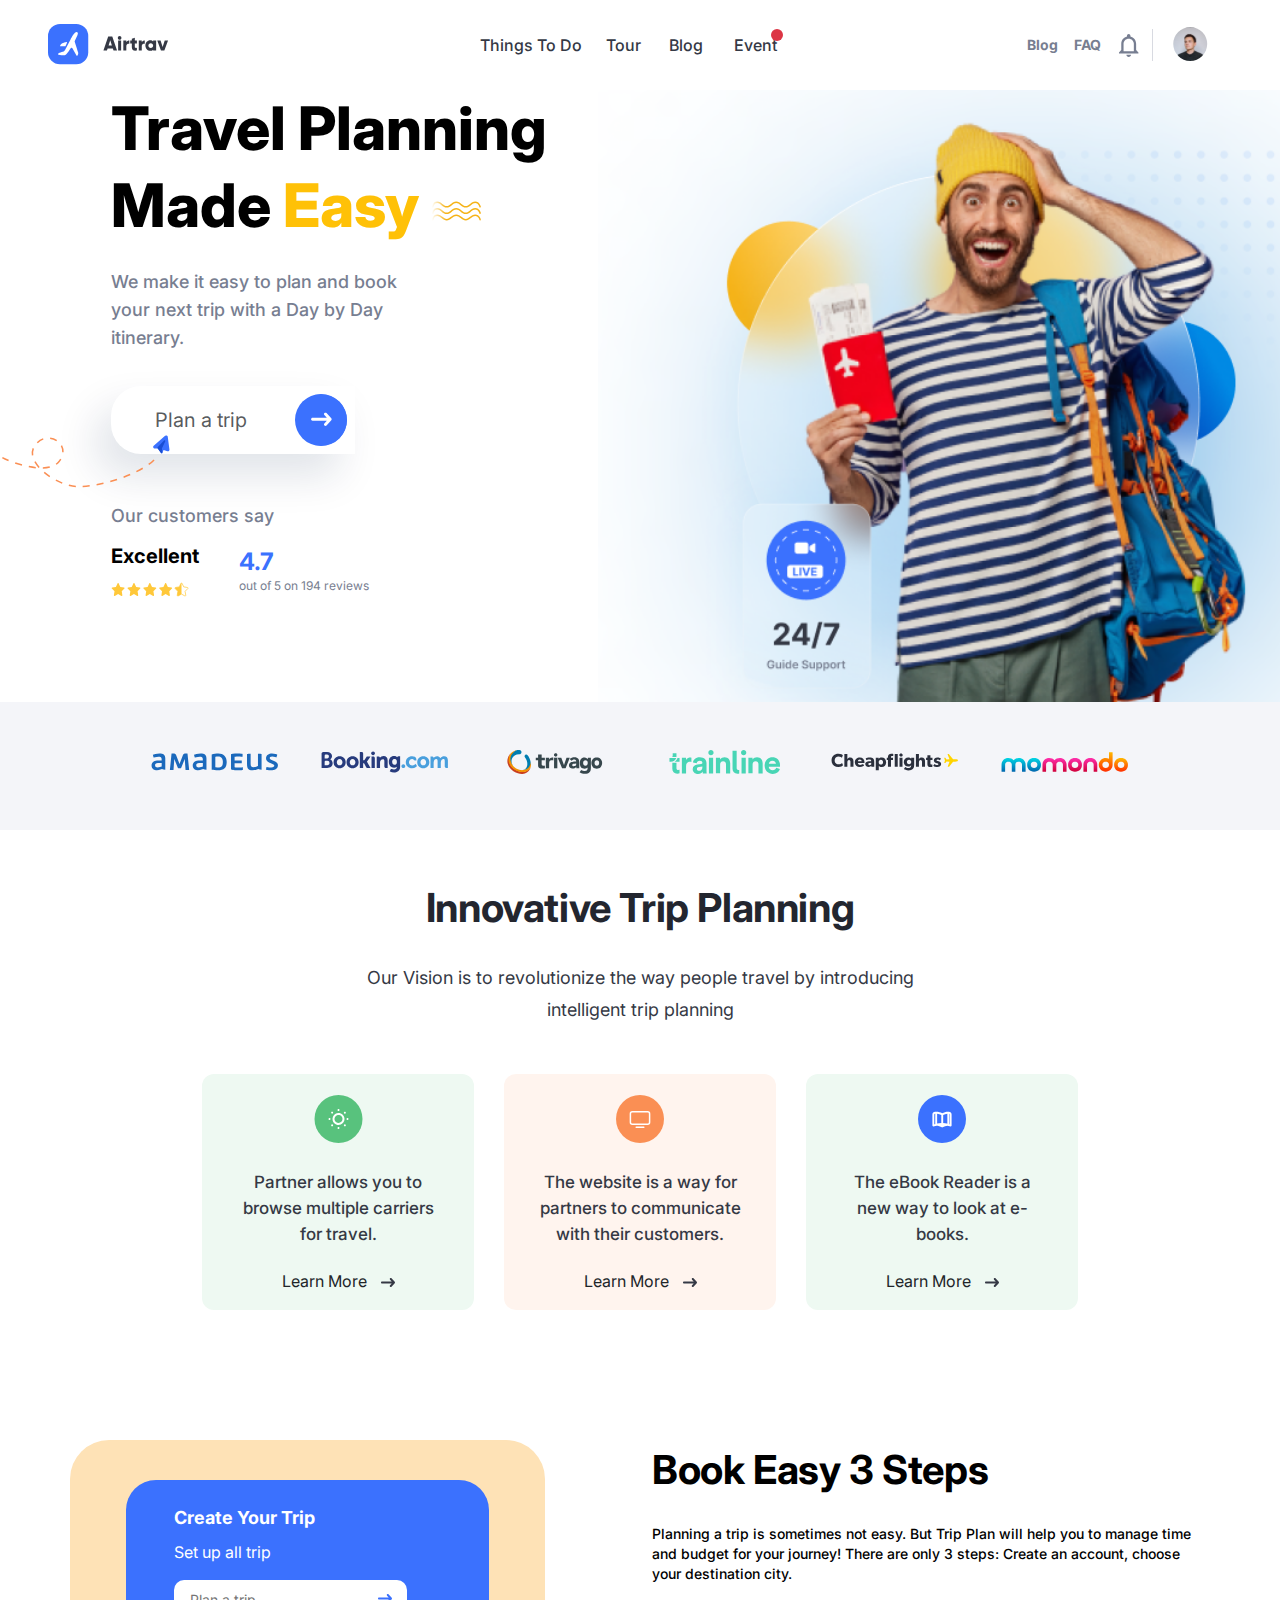
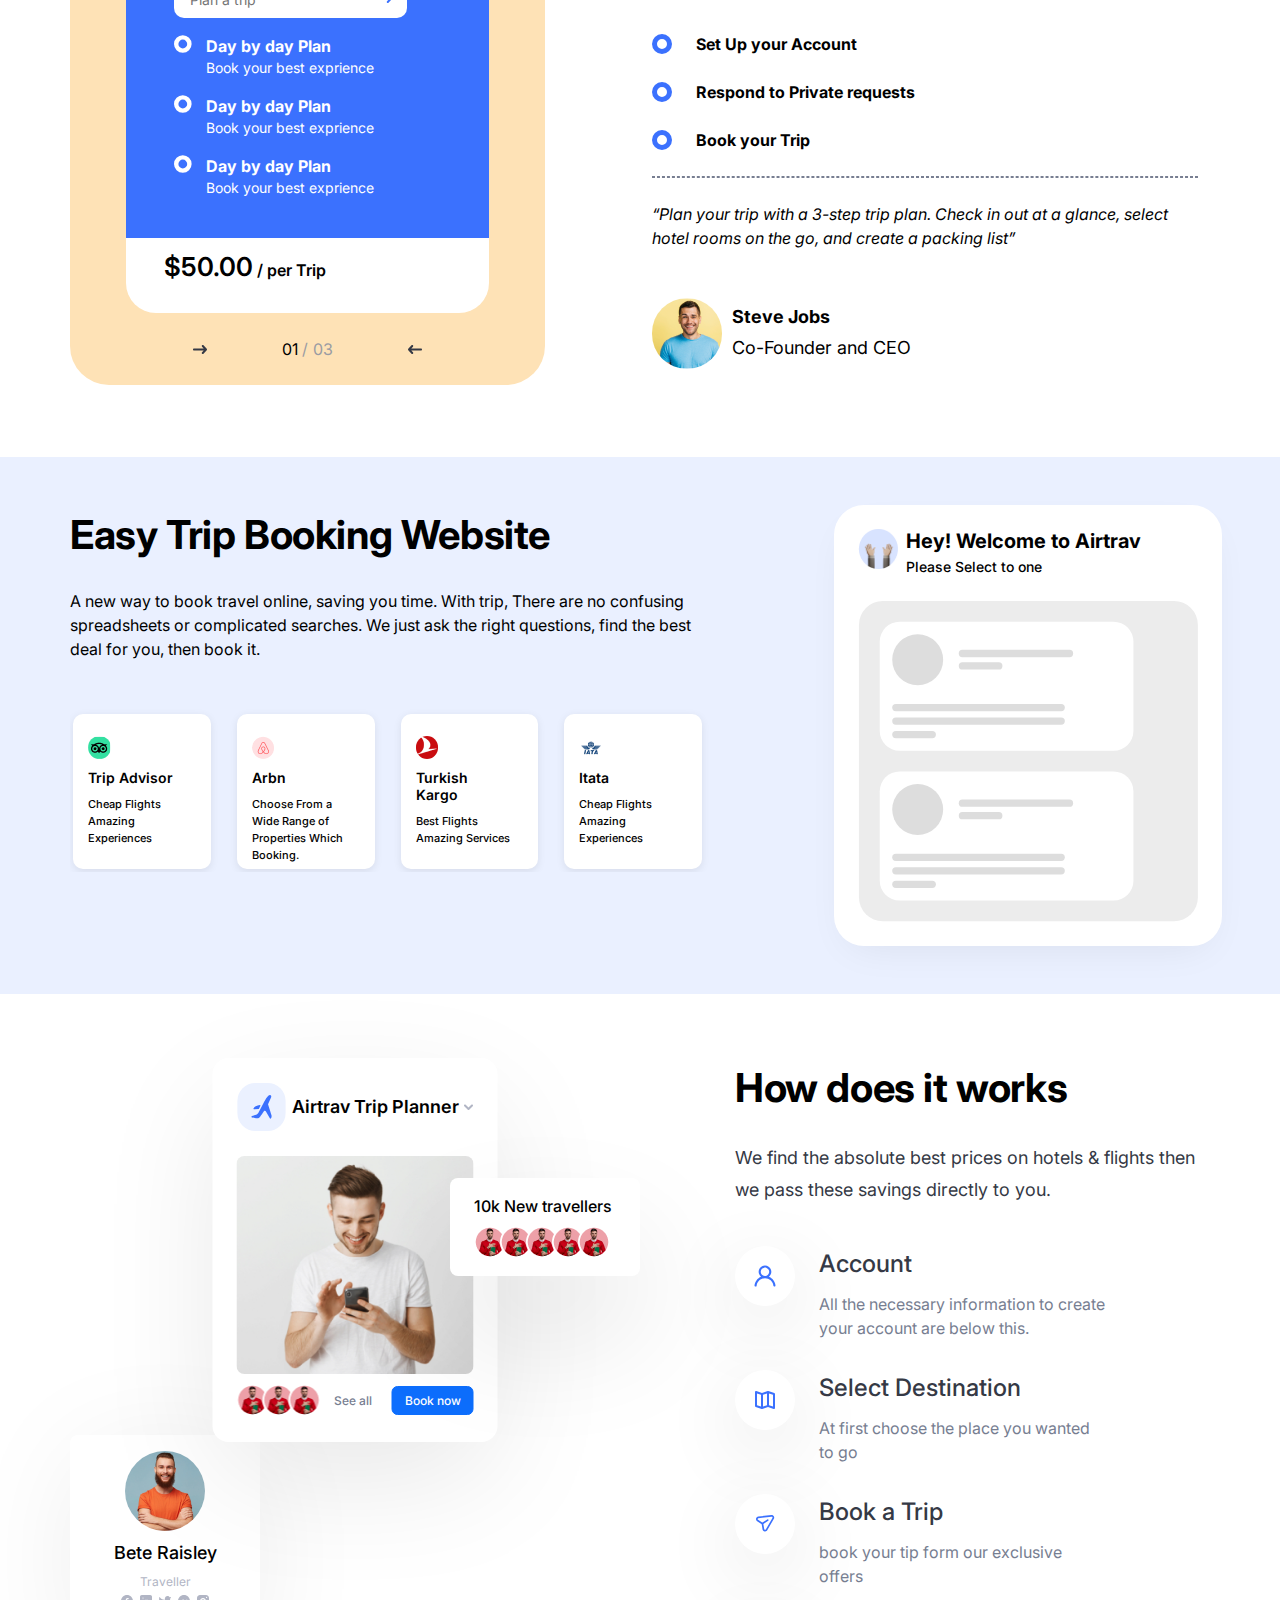
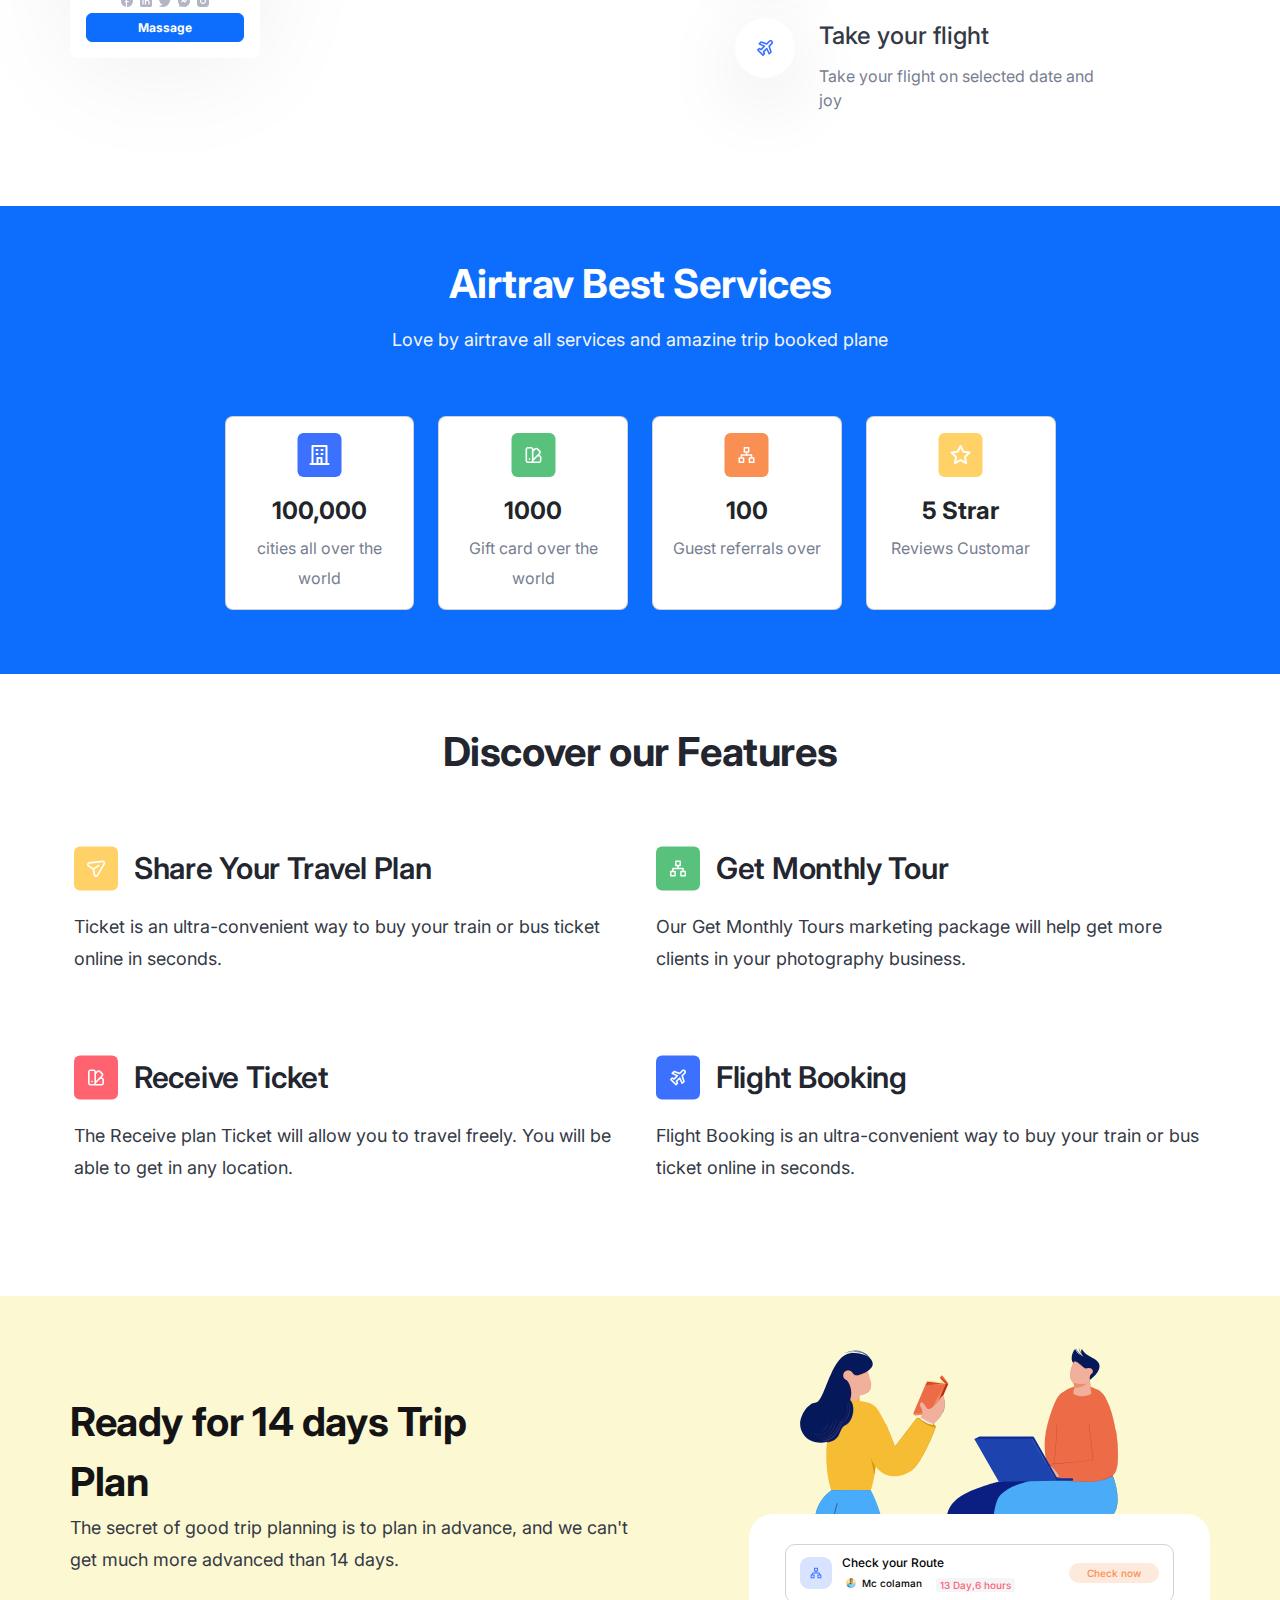
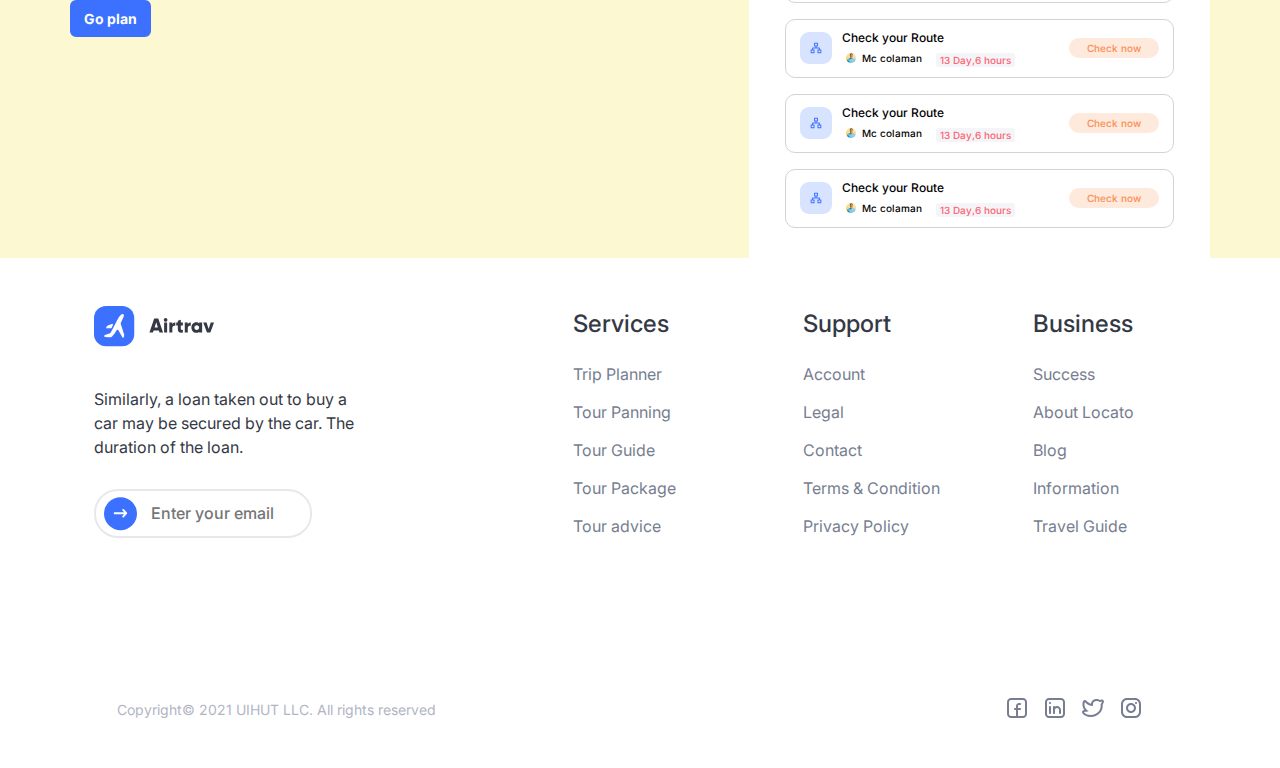
==== commit 66d8a0df: "Update" ====
--- a/index.html
+++ b/index.html
@@ -71,7 +71,11 @@
                     <li class="col-3 w-auto"><a href="#">Things To Do</a></li>
                     <li class="col-1 pe-3 w-auto"><a href="#">Tour</a></li>
                     <li class="col-2"><a href="#">Blog</a></li>
-                    <li class="col-2"><a href="#" style="color: red;" onclick="countdown()">Event</a></li>
+                    <li class="col-2"><a class="position-relative" href="#" onclick="showCount()">Event<span
+                                class="position-absolute top-0 start-100 translate-middle  bg-danger border-0  rounded-circle">
+
+                            </span></a></li>
+
 
                 </ul>
                 <div class="menus col-lg-4 col-sm-6 col-9 p-0">
@@ -1582,7 +1586,7 @@
 font-size: 16px;
 font-style: normal;
 font-weight: 500;">Check in</label>
-                            <input type="text" class="text-checkin form-control" id="inputEmail4"
+                            <input type="date" class="start-date text-checkin form-control" id="inputEmail4"
                                 placeholder="Start Date">
                         </div>
                         <div class="col-md-6 " style="font-family: Inter;
@@ -1593,7 +1597,7 @@
 font-size: 16px;
 font-style: normal;
 font-weight: 500;">Check out</label>
-                            <input type="text" class="text-checkout form-control" id="inputPassword4"
+                            <input type="date" class="end-date text-checkout form-control" id="inputPassword4"
                                 placeholder="End Date">
                         </div>
                     </form>
@@ -1622,21 +1626,14 @@
                     <h1 class="mb-4" style="font-family: Inter;font-size: 40px;font-style: normal;font-weight: 700;">
                         Information Trip</h1>
                     <div class="col-12 mb-4">
-                        <label for="validationDefault01" class="form-label">location</label>
-                        <input type="text " class="info-location form-control" id="validationDefault01" value=""
-                            required>
+                        <h1 for="validationDefault01" class="form-label trip-location"></h1>
+                        
                     </div>
                     <div class="col-6 mb-4">
-                        <label for="validationDefault01" class="form-label">First date</label>
-                        <input type="text" class="info-firtD form-control" id="validationDefault01" value="" required>
-                    </div>
-                    <div class="col-6 mb-4">
-                        <label for="validationDefault01" class="form-label">Last Date</label>
-                        <input type="text" class="info-lastD form-control" id="validationDefault01" value="" required>
+                        <h1 for="validationDefault01" class="form-label trip-date">Date in </h1>
                     </div>
                     <div class="col-12">
-                        <label for="validationDefault01" class="form-label">passengers</label>
-                        <input type="text" class="info-pass form-control" id="validationDefault01" value="" required>
+                        <h1 for="validationDefault01" class="form-label trip-passen">passengers: </h1>
                     </div>
                 </div>
             </div>
@@ -1651,28 +1648,57 @@
 
         </div>
     </div>
-    <div class="coundown d-flex justify-content-center">
-        <div class="coundown-content row w-75 ">
-            <h1 class="col-3 m-auto">countdown Clock</h1>
-            <div class="d-flex  row align-items-center justify-content-center mt-4">
-                <div class="col-2 rounded p-2 m-1 d-flex  flex-column align-items-center bg-primary ">
-                    <input type="text" class="form-control border-0 " >
+    <div class="coundown ">
+        
+        <div class="coundown-content p-3 ">
+            <i class="btn-close ms-auto" onclick="hide()"></i>
+            <h1 class="">countdown Clock</h1>
+
+            <div class="time-input row">
+                <h1 class="col-3 p-0 text-start">Input date: </h1>
+                <input type="datetime-local" class="form-control w-75 input-date">
+
+            </div>
+            <form class="was-validated w-100">
+                <div class="form-check mt-4 mb-3 w-100">
+                    <input type="checkbox" class="form-check-input" id="validationFormCheck1" required>
+                    <label class="form-check-label" for="validationFormCheck1 text-black">Not Add Date</label>
+                    <div class="invalid-feedback row m-0 ">
+                        <h1 class="col-4 p-0 m-0 my-3 text-start text-black">Input date: </h1>
+                        <div class="col-8">
+                            <input type="datetime-local" class="form-control col-7 input-date-second w-100 border border-dark" required=" ">
+                        </div>
+                    </div>
+                </div>
+            </form>
+            <div class="time-input row mt-4">
+
+
+            </div>
+
+
+
+            <button type="button" class="btn btn-dark w-25 my-4" onclick="showDate()">Run</button>
+            <div class="run">
+                <div class="time">
+                    <input type="text" class="form-control  ">
                     <h1>Days</h1>
                 </div>
-                <div class="col-2 rounded p-2 m-1 d-flex  flex-column align-items-center bg-primary ">
-                    <input type="text" class="form-control border-0 " >
+                <div class="time ">
+                    <input type="text" class="form-control  ">
                     <h1>Hours</h1>
                 </div>
-                <div class="col-2 rounded p-2 m-1 d-flex  flex-column align-items-center bg-primary ">
-                    <input type="text" class="form-control border-0 " >
+                <div class="time ">
+                    <input type="text" class="form-control  ">
                     <h1>Minutes</h1>
                 </div>
-                <div class="col-2 rounded p-2 m-1 d-flex  flex-column align-items-center bg-primary ">
-                    <input type="text" class="form-control border-0 " >
+                <div class=" time">
+                    <input type="text" class="form-control  ">
                     <h1>Seconds</h1>
                 </div>
-                
+
             </div>
+            <div class="my-4 timeout"></div>
         </div>
 
 
--- a/assets/css/style.css
+++ b/assets/css/style.css
@@ -9,9 +9,11 @@
     color: #000000;
 
 }
-.container-fluid{
-    padding:0;
-}
+
+.container-fluid {
+    padding: 0;
+}
+
 .container2 {
 
     max-width: 100%;
@@ -201,16 +203,19 @@
 
     color: #353945;
 }
-.cover-card-second{
+
+.cover-card-second {
     margin-right: -24px;
     padding-right: 24px;
-    padding-bottom:10px;
+    padding-bottom: 10px;
     width: 100%;
 }
+
 .card-second {
-    width:876px;
-    
-}
+    width: 876px;
+
+}
+
 .card-second-mini p {
     color: var(--gray-2, #353945);
     text-align: center;
@@ -1370,47 +1375,141 @@
 .nine-footer svg {
     margin: 0 11px 0 0;
 }
-.mycontainer-one{
+
+.mycontainer-one {
     max-width: 1440px;
     margin: 0 auto;
-    
-}
-.mycontainer{
+
+}
+
+.mycontainer {
     max-width: 1440px;
-    padding-left:8.7%;
+    padding-left: 8.7%;
     margin: auto;
 }
+
 .login {
     position: fixed;
     background: rgba(0, 0, 0, 0.5);
-    height:100vh;
+    height: 100vh;
     overflow-y: scroll;
-    top:0;
-    left:0;
+    top: 0;
+    left: 0;
     width: 100%;
     opacity: 0;
     pointer-events: none;
     transition: 0.25s ease-in-out;
-    
-} 
-.show{
- opacity: 1;
- pointer-events: all;
-}
-.login-content{
+
+}
+
+
+.login-content {
     max-width: 75%;
     border-radius: 10px;
     background-color: #ffffff;
-    left:50%;
-    transform:translateX(-50%);
+    left: 50%;
+    transform: translateX(-50%);
     position: relative;
-    top:0;
-    
+    top: 0;
+
     transition: 0.25s ease-in-out;
 }
-.show .login-content{
-    top:100px;
-}
-.show img{
-    border-radius:0 10px 10px 0;
-}
+
+.show .login-content {
+    top: 100px;
+}
+
+.show img {
+    border-radius: 0 10px 10px 0;
+}
+
+.coundown {
+    display: flex;
+    justify-content: center;
+    position: fixed;
+    background: rgba(0, 0, 0, 0.5);
+    height: 100vh;
+    overflow-y: scroll;
+    top: 0;
+    left: 0;
+    width: 100%;
+    opacity: 0;
+    pointer-events: none;
+    transition: 0.25s ease-in-out;
+}
+
+.show {
+    opacity: 1;
+    pointer-events: all;
+}
+
+.coundown-content {
+
+    display: flex;
+    flex-direction: column;
+    align-items: center;
+    max-width: 50%;
+    border-radius: 10px;
+    background-color: #ffffff;
+    left: 25%;
+    transform: translateX(-50%);
+    position: relative;
+    top: 50px;
+    height: fit-content;
+    transition: 0.25s ease-in-out;
+}
+
+.show .coundown-content {
+    top: 50px;
+}
+
+.coundown-content h1 {
+    text-align: center;
+    margin-top: 10px;
+    margin-bottom: 20px;
+}
+
+.run {
+    display: flex;
+    justify-content: space-between;
+}
+
+.coundown-time {
+    display: flex;
+    justify-content: space-between;
+}
+
+.time-input {
+    display: flex;
+    width: 100%;
+}
+
+.time {
+    background-color: #9a9ca3;
+    padding: 10px;
+    margin: 5px;
+    border-radius: 3px;
+    display: flex;
+    flex-direction: column;
+    justify-content: center;
+    align-items: center;
+}
+
+.time input {
+    width: 50%;
+    border: 1px solid rgb(26, 26, 26);
+    color: #000;
+}
+
+.position-absolute {
+    padding: 6px;
+}
+
+.was-validated h1 {
+    font-size: 16px;
+
+}
+
+.timeout {
+    font-size: 24px;
+}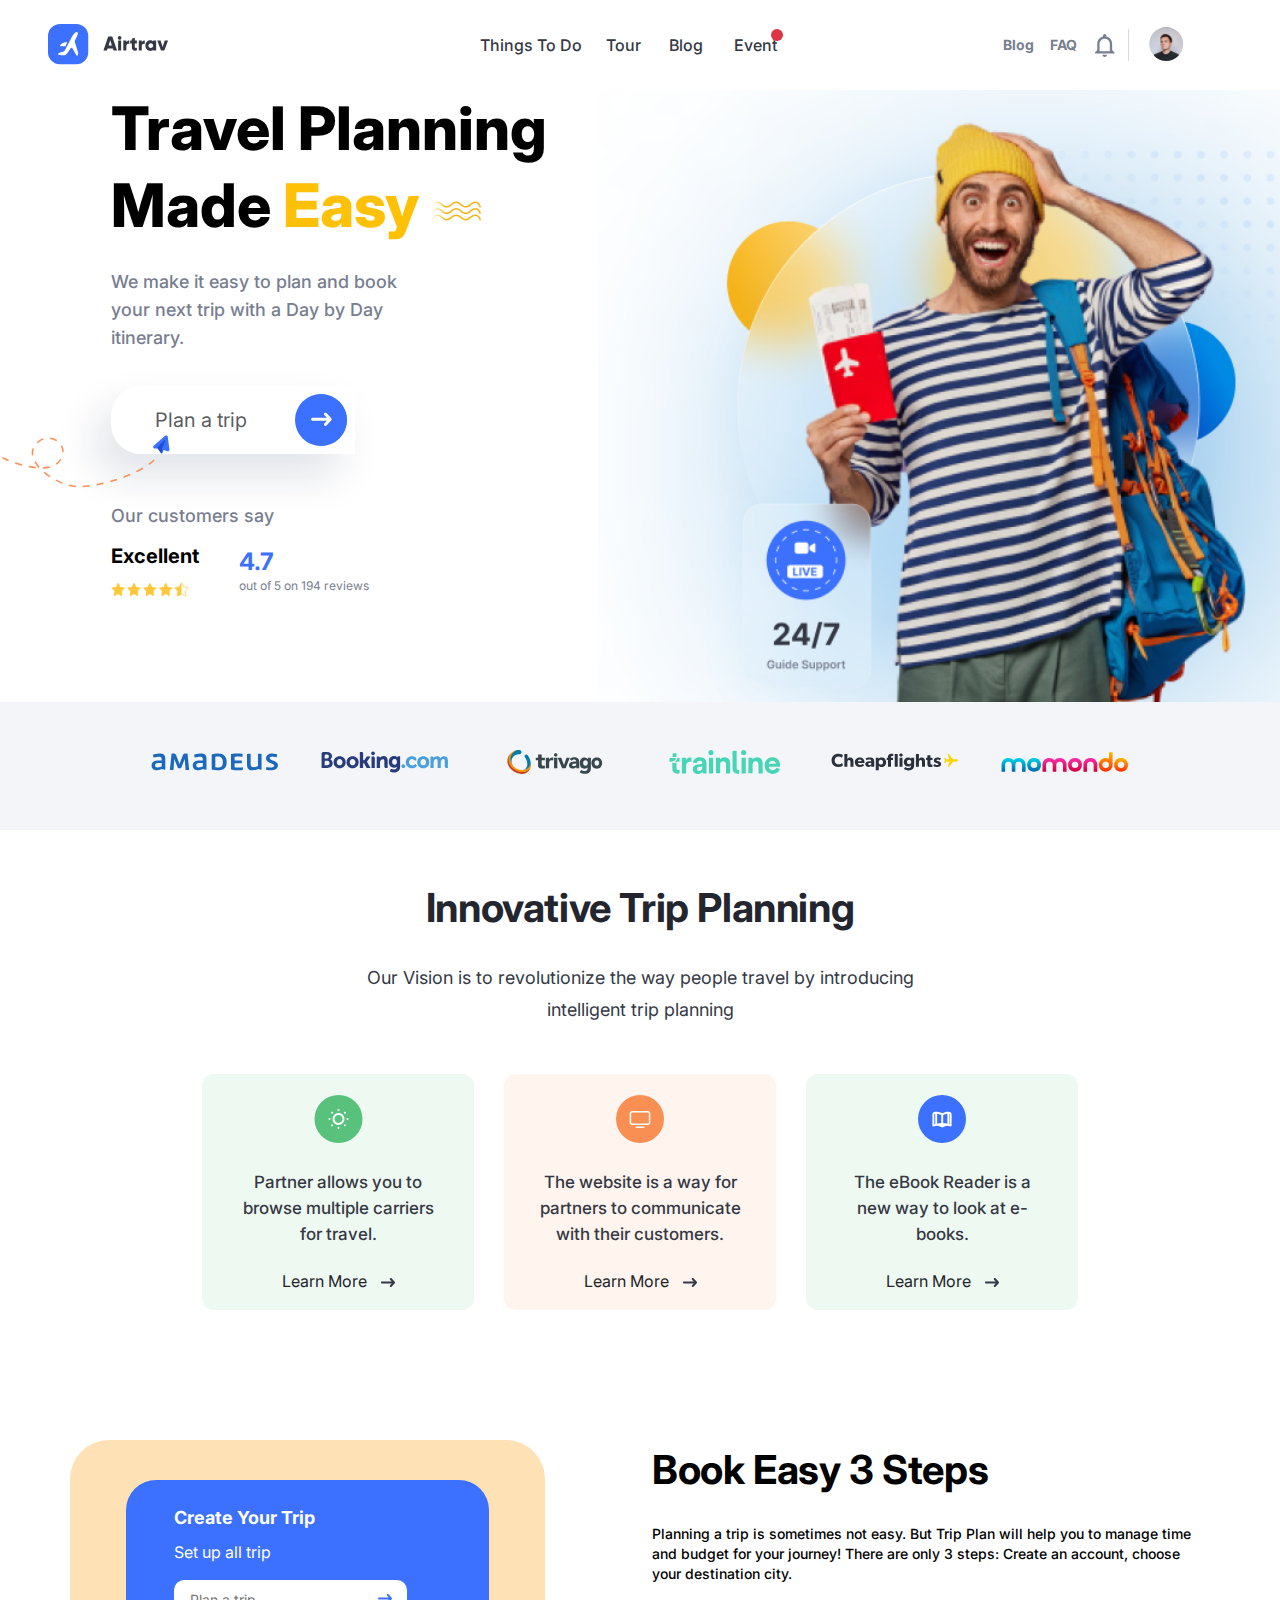
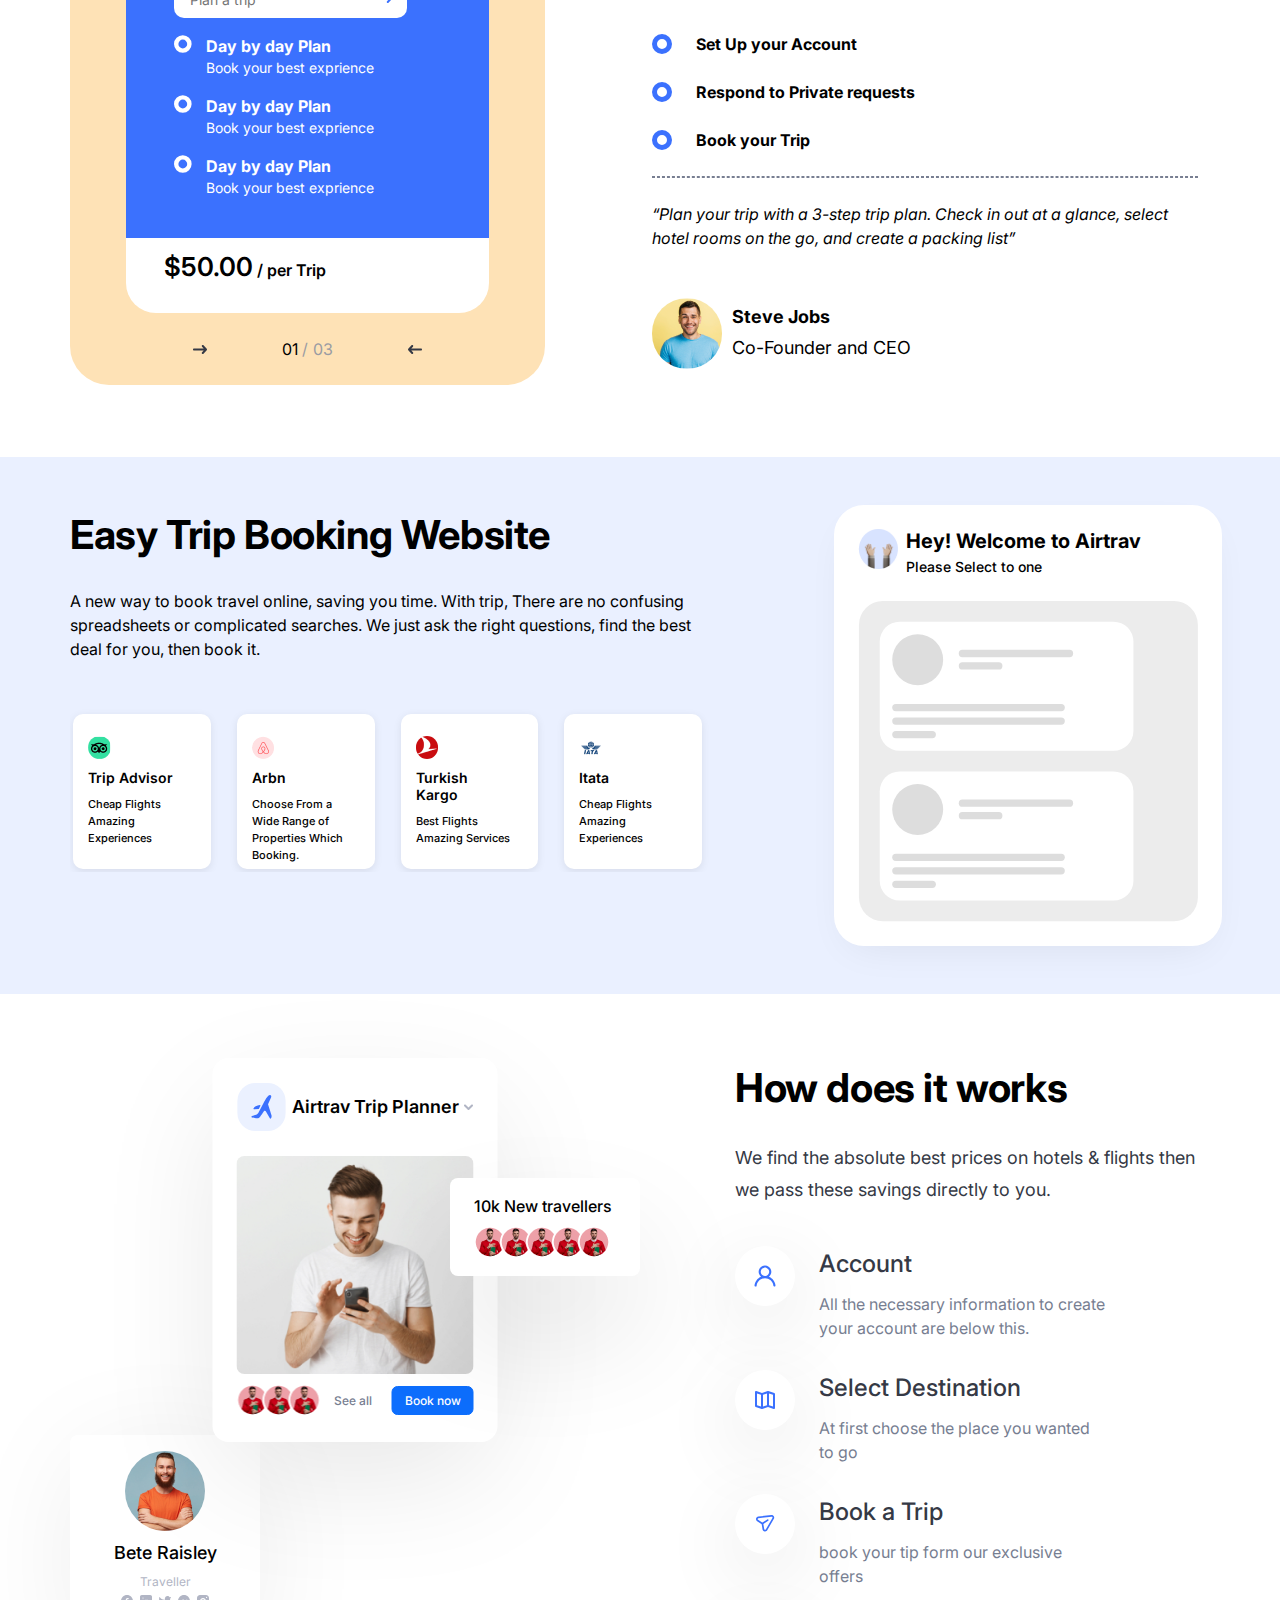
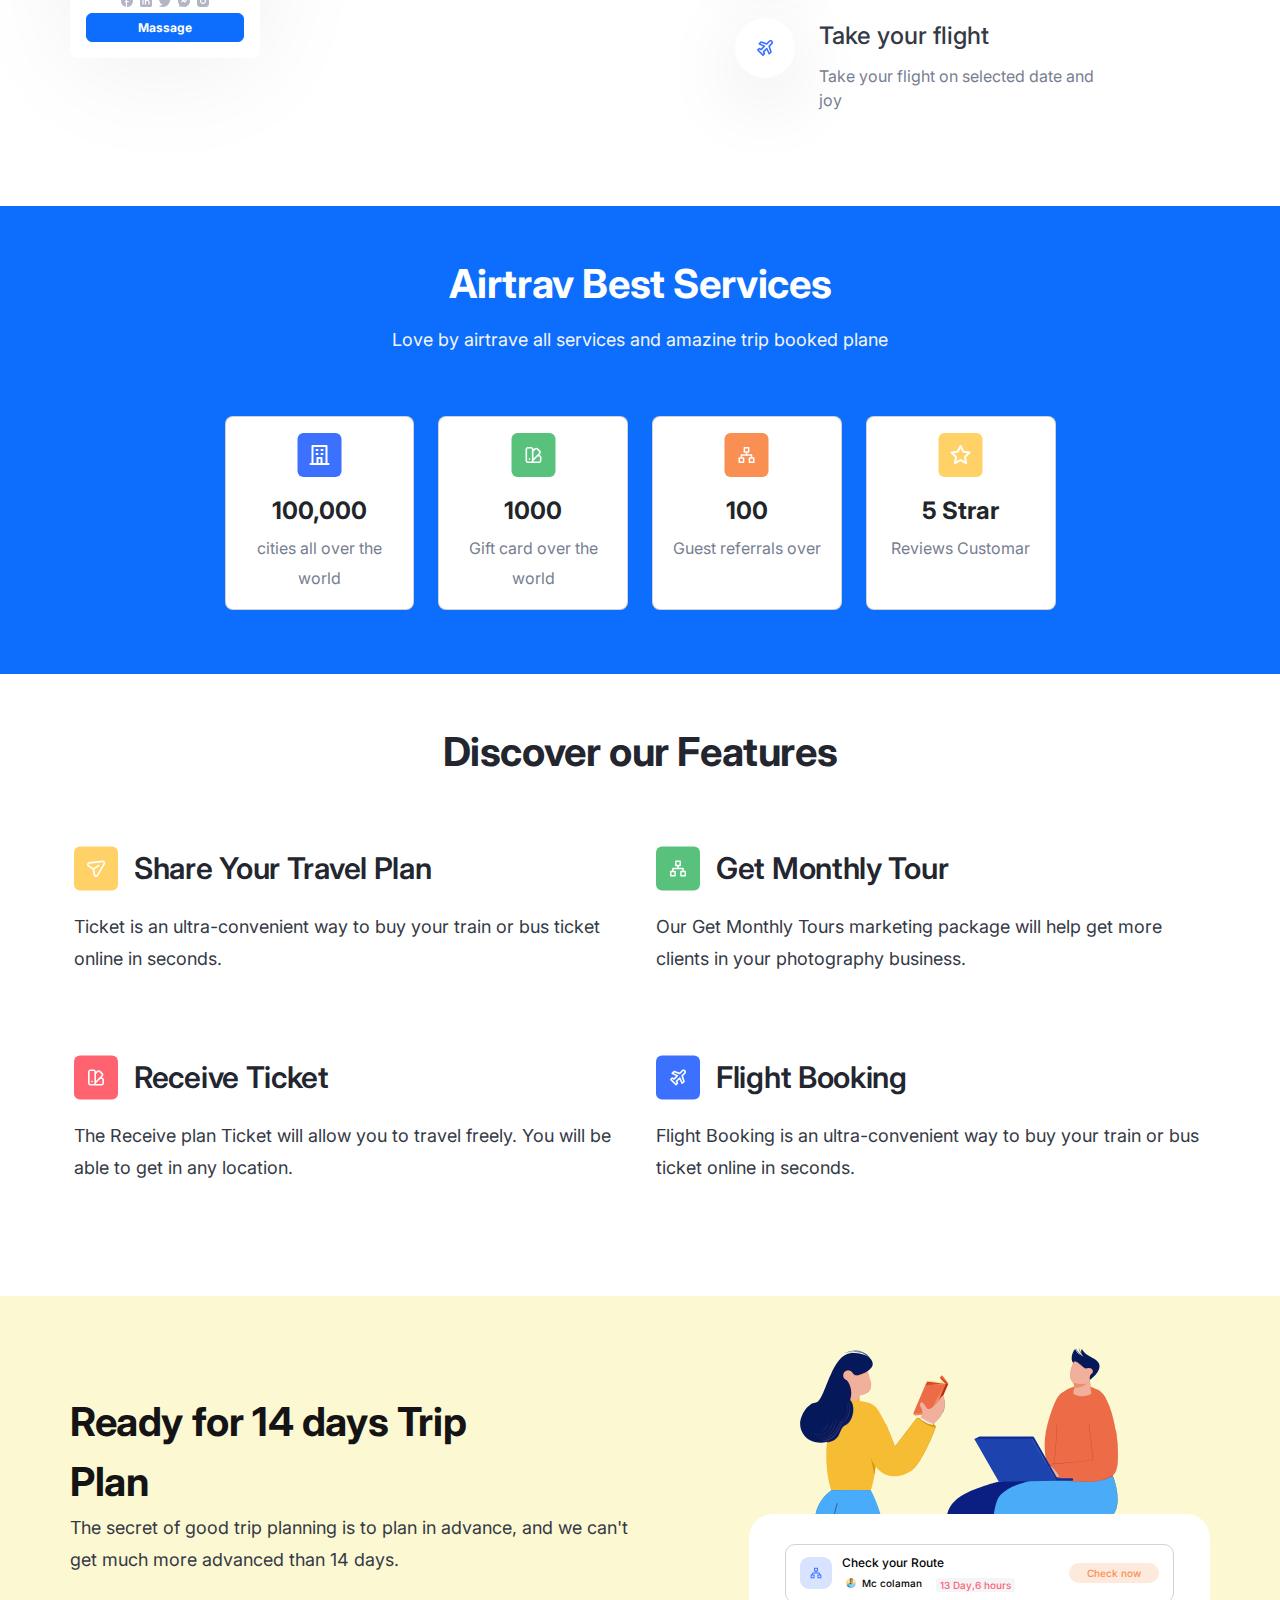
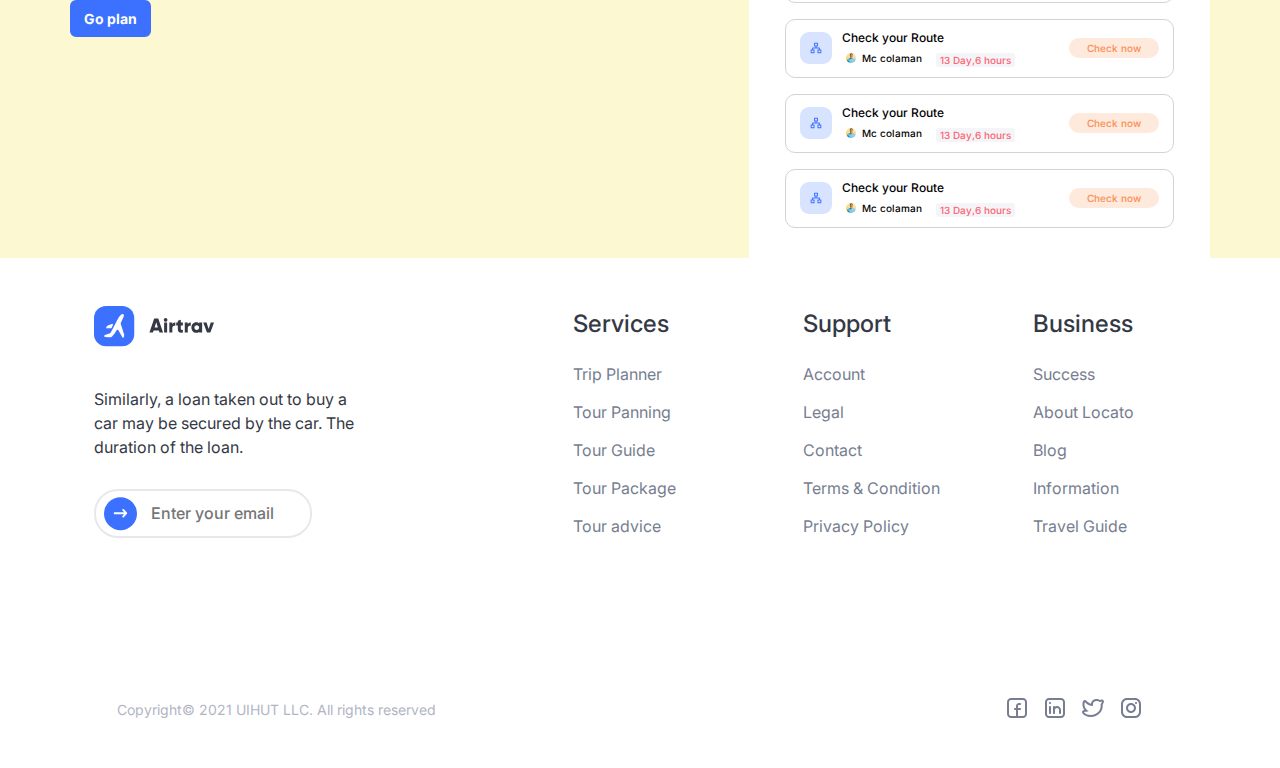
==== commit 50b44e59: "update" ====
--- a/index.html
+++ b/index.html
@@ -18,6 +18,7 @@
     <link rel="stylesheet" href="https://cdnjs.cloudflare.com/ajax/libs/font-awesome/6.1.2/css/all.min.css"
         integrity="sha512-1sCRPdkRXhBV2PBLUdRb4tMg1w2YPf37qatUFeS7zlBy7jJI8Lf4VHwWfZZfpXtYSLy85pkm9GaYVYMfw5BC1A=="
         crossorigin="anonymous" referrerpolicy="no-referrer" />
+    <link rel="stylesheet" href="https://cdnjs.cloudflare.com/ajax/libs/font-awesome/6.4.2/css/all.min.css" integrity="sha512-z3gLpd7yknf1YoNbCzqRKc4qyor8gaKU1qmn+CShxbuBusANI9QpRohGBreCFkKxLhei6S9CQXFEbbKuqLg0DA==" crossorigin="anonymous" referrerpolicy="no-referrer" />
     <link rel="stylesheet" href="./assets/css/reset.css" />
     <link rel="stylesheet" href="./assets/css/style.css" />
     <style>
@@ -46,6 +47,7 @@
 </head>
 
 <body>
+    
     <header class="menu container-fluid p-0">
         <div class="mycontainer-one px-5 py-4">
             <div class="row p-0 m-0">
@@ -89,9 +91,9 @@
                                         fill="#777E91" />
                                 </svg></a></div>
                         <div class="x col-lg-1 col-sm-1 col-1 p-0 mx-2"></div>
-                        <div class="menus-cd  col-lg-4 col-sm-3 col-3 w-auto">
-
-                            <a class="btn-open" onclick="show()" href="#" value="1"><svg
+                        <div class="dropdown menus-cd  col-lg-4 col-sm-3 col-3 w-auto ">
+                            <a class="btn-open "  href="#" role="button" data-bs-toggle="dropdown" aria-expanded="false"href="#" value="1">
+                                <svg
                                     xmlns="http://www.w3.org/2000/svg" xmlns:xlink="http://www.w3.org/1999/xlink"
                                     viewBox="0 0 33 33" fill="none">
                                     <rect x="0.238281" y="0.0845947" width="32" height="32" rx="16"
@@ -105,6 +107,16 @@
                                             xlink:href="[data-uri]" />
                                     </defs>
                                 </svg></a>
+                          
+                            <ul class="dropdown-menu mt-2">
+                              <li><a class="dropdown-item" href="/login.html">Sign up</a></li>
+                              <li><a class="dropdown-item" href="#">Sign in</a></li>
+                              <li><a class="dropdown-item" onclick="show()" href="#">Create Trip</a></li>
+                            </ul>
+                          </div>
+                        <div class="menus-cd  col-lg-4 col-sm-3 col-3 w-auto">
+                        
+                            
                         </div>
                         <div class="sc col-sm-1  col-1  d-lg-none d-flex d-sm-flex p-0">
                             <a href="#">
@@ -1575,6 +1587,7 @@
 font-style: normal;
 font-weight: 500; color: var(--gray-3, #777E90);">
                             <input type="text" class="text-location form-control" placeholder="City Name"></input>
+                            <span></span>
                         </div>
                     </div>
                     <form class="row g-3 mb-4" class="asb">
@@ -1618,23 +1631,16 @@
 font-style: normal;
 font-weight: 700;
 color: #fff;">Create Trip</button>
-
-
-
-                </div>
-                <div class="info-trip row mt-4  ">
-                    <h1 class="mb-4" style="font-family: Inter;font-size: 40px;font-style: normal;font-weight: 700;">
-                        Information Trip</h1>
-                    <div class="col-12 mb-4">
-                        <h1 for="validationDefault01" class="form-label trip-location"></h1>
-                        
-                    </div>
-                    <div class="col-6 mb-4">
-                        <h1 for="validationDefault01" class="form-label trip-date">Date in </h1>
-                    </div>
-                    <div class="col-12">
-                        <h1 for="validationDefault01" class="form-label trip-passen">passengers: </h1>
-                    </div>
+                </div>
+                <div class="btn-group mb-3 " role="group">
+                    <button type="button" class="btn btn-primary dropdown-toggle" data-bs-toggle="dropdown"
+                        aria-expanded="false" onclick="renderListTrip ()">
+                        Information Trip
+                    </button>
+                    <ul class="dropdown-menu">
+                    </ul>
+                </div>
+                <div class="info-trip mt-4   row">
                 </div>
             </div>
 
@@ -1649,27 +1655,30 @@
         </div>
     </div>
     <div class="coundown ">
-        
+
         <div class="coundown-content p-3 ">
             <i class="btn-close ms-auto" onclick="hide()"></i>
             <h1 class="">countdown Clock</h1>
 
             <div class="time-input row">
                 <h1 class="col-3 p-0 text-start">Input date: </h1>
-                <input type="datetime-local" class="form-control w-75 input-date">
+                <input type="datetime-local" class="form-control w-75 input-date" onchange="getDate()">
 
             </div>
-            <form class="was-validated w-100">
-                <div class="form-check mt-4 mb-3 w-100">
-                    <input type="checkbox" class="form-check-input" id="validationFormCheck1" required>
-                    <label class="form-check-label" for="validationFormCheck1 text-black">Not Add Date</label>
-                    <div class="invalid-feedback row m-0 ">
-                        <h1 class="col-4 p-0 m-0 my-3 text-start text-black">Input date: </h1>
-                        <div class="col-8">
-                            <input type="datetime-local" class="form-control col-7 input-date-second w-100 border border-dark" required=" ">
-                        </div>
-                    </div>
-                </div>
+            <form class=" w-100">
+                <div class="form-check mt-4 mb-3 w-100 d-flex align-items-end">
+                    <input onclick="Check()" type="checkbox" class="form-check-input border border-dark me-2 check-add"
+                        id="validationFormCheck1">
+                    <label class="form-check-label text-black text-center" for="validationFormCheck1 ">Add Date</label>
+                </div>
+                <div class=" row m-0 add-time">
+                    <h1 class="col-3 p-0 m-0 my-3 text-start text-black">Input date: </h1>
+
+                    <input onchange="getDate2()" type="datetime-local"
+                        class=" form-control col-8 input-date-second w-75 " required=" ">
+
+                </div>
+
             </form>
             <div class="time-input row mt-4">
 
@@ -1681,26 +1690,30 @@
             <button type="button" class="btn btn-dark w-25 my-4" onclick="showDate()">Run</button>
             <div class="run">
                 <div class="time">
-                    <input type="text" class="form-control  ">
+                    <input type="text" class="form-control p-2 ">
                     <h1>Days</h1>
                 </div>
                 <div class="time ">
-                    <input type="text" class="form-control  ">
+                    <input type="text" class="form-control p-2 ">
                     <h1>Hours</h1>
                 </div>
                 <div class="time ">
-                    <input type="text" class="form-control  ">
+                    <input type="text" class="form-control p-2 ">
                     <h1>Minutes</h1>
                 </div>
                 <div class=" time">
-                    <input type="text" class="form-control  ">
+                    <input type="text" class="form-control p-2 ">
                     <h1>Seconds</h1>
                 </div>
 
             </div>
             <div class="my-4 timeout"></div>
         </div>
-
+       
+
+    </div> 
+    <div id="toast-message">
+        
 
     </div>
     <script src="assets/js/main.js"></script>
--- a/assets/css/style.css
+++ b/assets/css/style.css
@@ -1512,4 +1512,97 @@
 
 .timeout {
     font-size: 24px;
-}+}
+.add-time {
+    display: none;
+    
+}
+#toast-message{
+    position: fixed;
+    top: 32px;
+    right: 32px;
+    transition: all linear 0.3s;
+    z-index: 9999;
+}
+.toast-message {
+    min-width: 400px;
+    max-width: 450px;
+    padding: 20px 0;
+    display: flex;
+    align-items: center;
+    background-color: #FFF;
+    border-radius: 5px;
+    border-left:4px solid;
+    box-shadow: 0 5px 8px rgba(0, 0, 0, 0.1);
+    transition: all linear 0.3s;
+}
+.toast-message + .toast-message {
+    margin-top:24px;
+}
+.icon-toast, .close-toast{
+    padding:0 15px;
+}
+.icon-toast {
+    font-size: 24px;
+}
+.close-toast{
+    font-size: 20px;
+    color: rgba(0, 0, 0, 0.5)
+}
+.content-toast{
+    flex-grow: 1;
+}
+.content-toast h1{
+    font-size: 16px;
+    color: #000;
+    font-weight: 600;
+}
+.content-toast p {
+    font-size: 14px;
+    color:#888;
+    margin-top: 10px;
+}
+@keyframes slideInLeft {
+    from {
+        opacity: 0;
+        transform: translateX(calc(100% + 32px));
+    }
+    to {
+        opacity: 1;
+        transform: translateX(0);
+    }
+}
+@keyframes opac {
+    to {
+        opacity: 0;
+    }
+}
+.toast-error{
+    border-color: #FF6370;
+}
+.toast-error .icon-toast{
+    color:#FF6370
+}
+.toast-danger{
+    border-color: #ebe70b;
+}
+.toast-danger .icon-toast{
+    color:#ebe70b
+}.toast-success{
+    border-color: #0ad942;
+}
+.toast-success .icon-toast{
+    color:#0ad942
+}
+.dropdown-menu {
+    transition: all linear 0.05s;
+}
+.start-date::-webkit-input-placeholder{
+    color:#003bd2
+}
+/* input[type=date]:required:invalid::-webkit-datetime-edit {
+    color: transparent;
+}
+input[type=date]:focus::-webkit-datetime-edit {
+    color: black !important;
+} */
